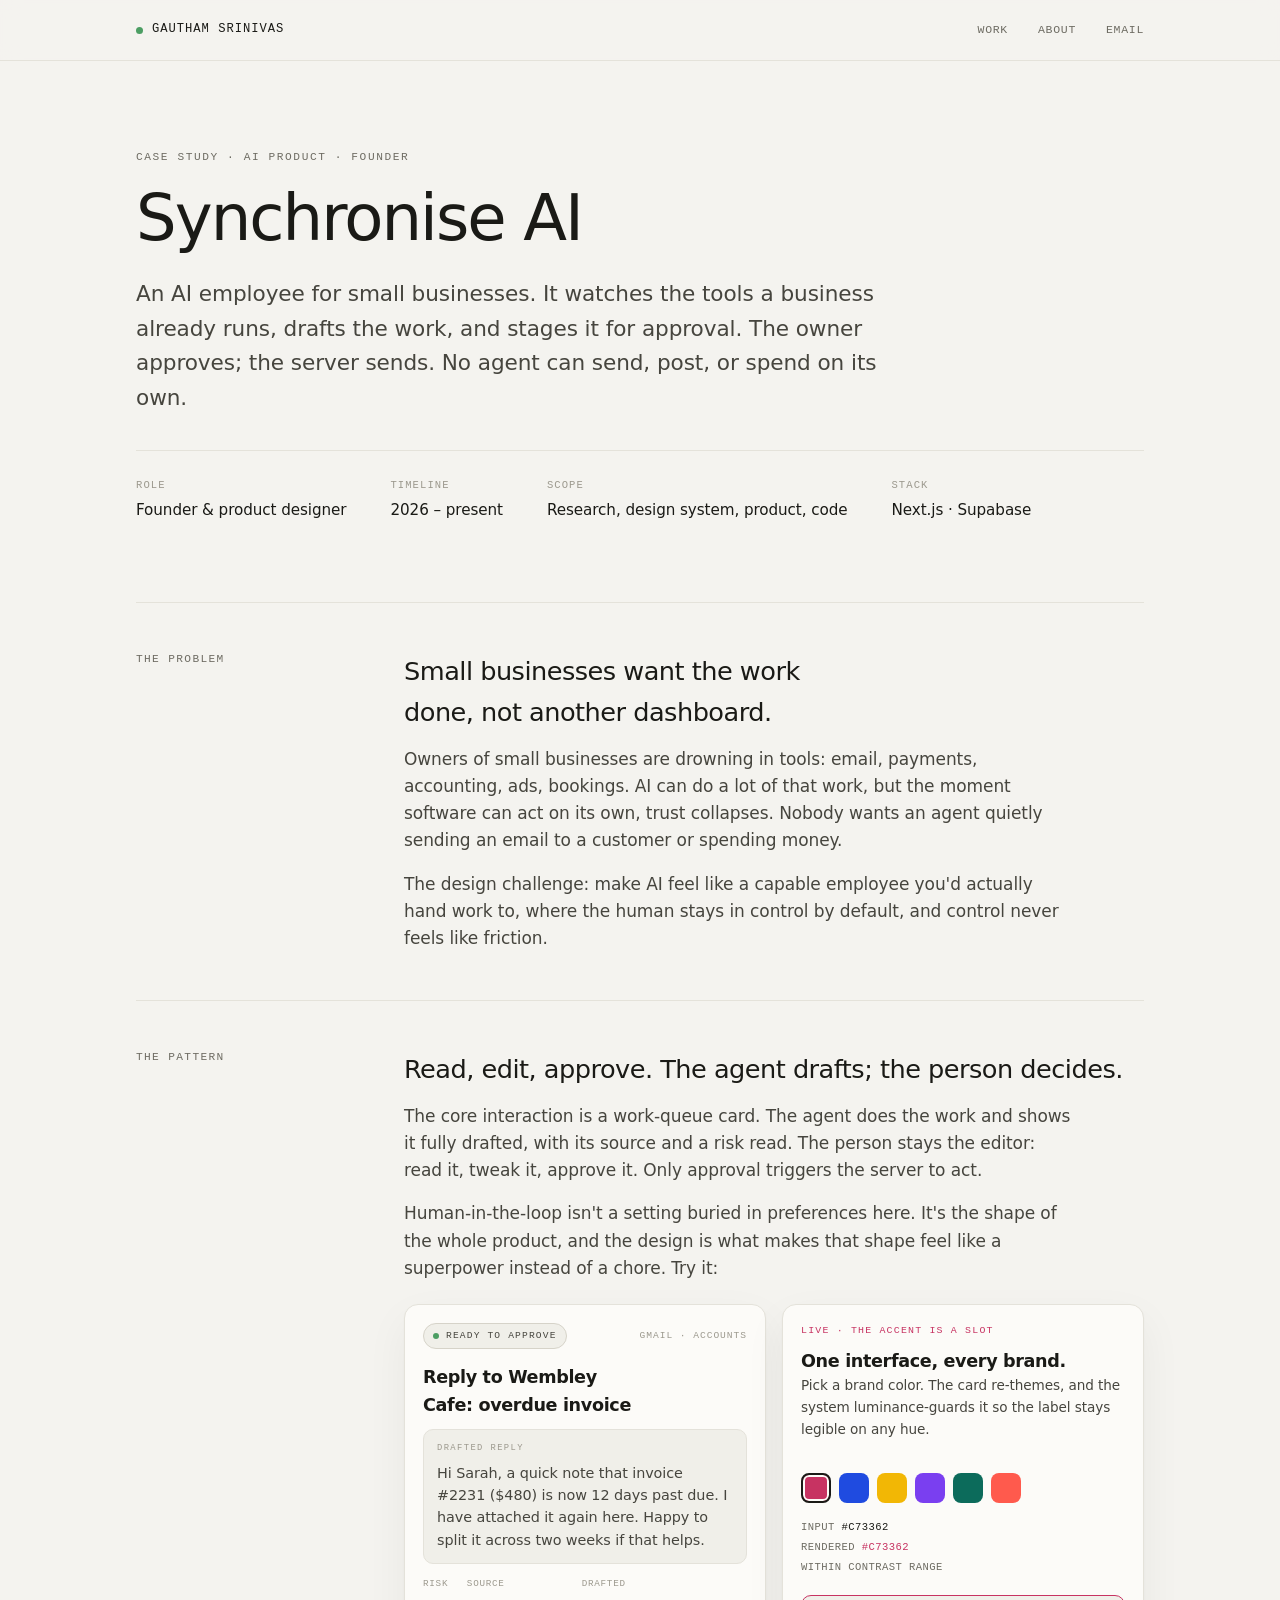
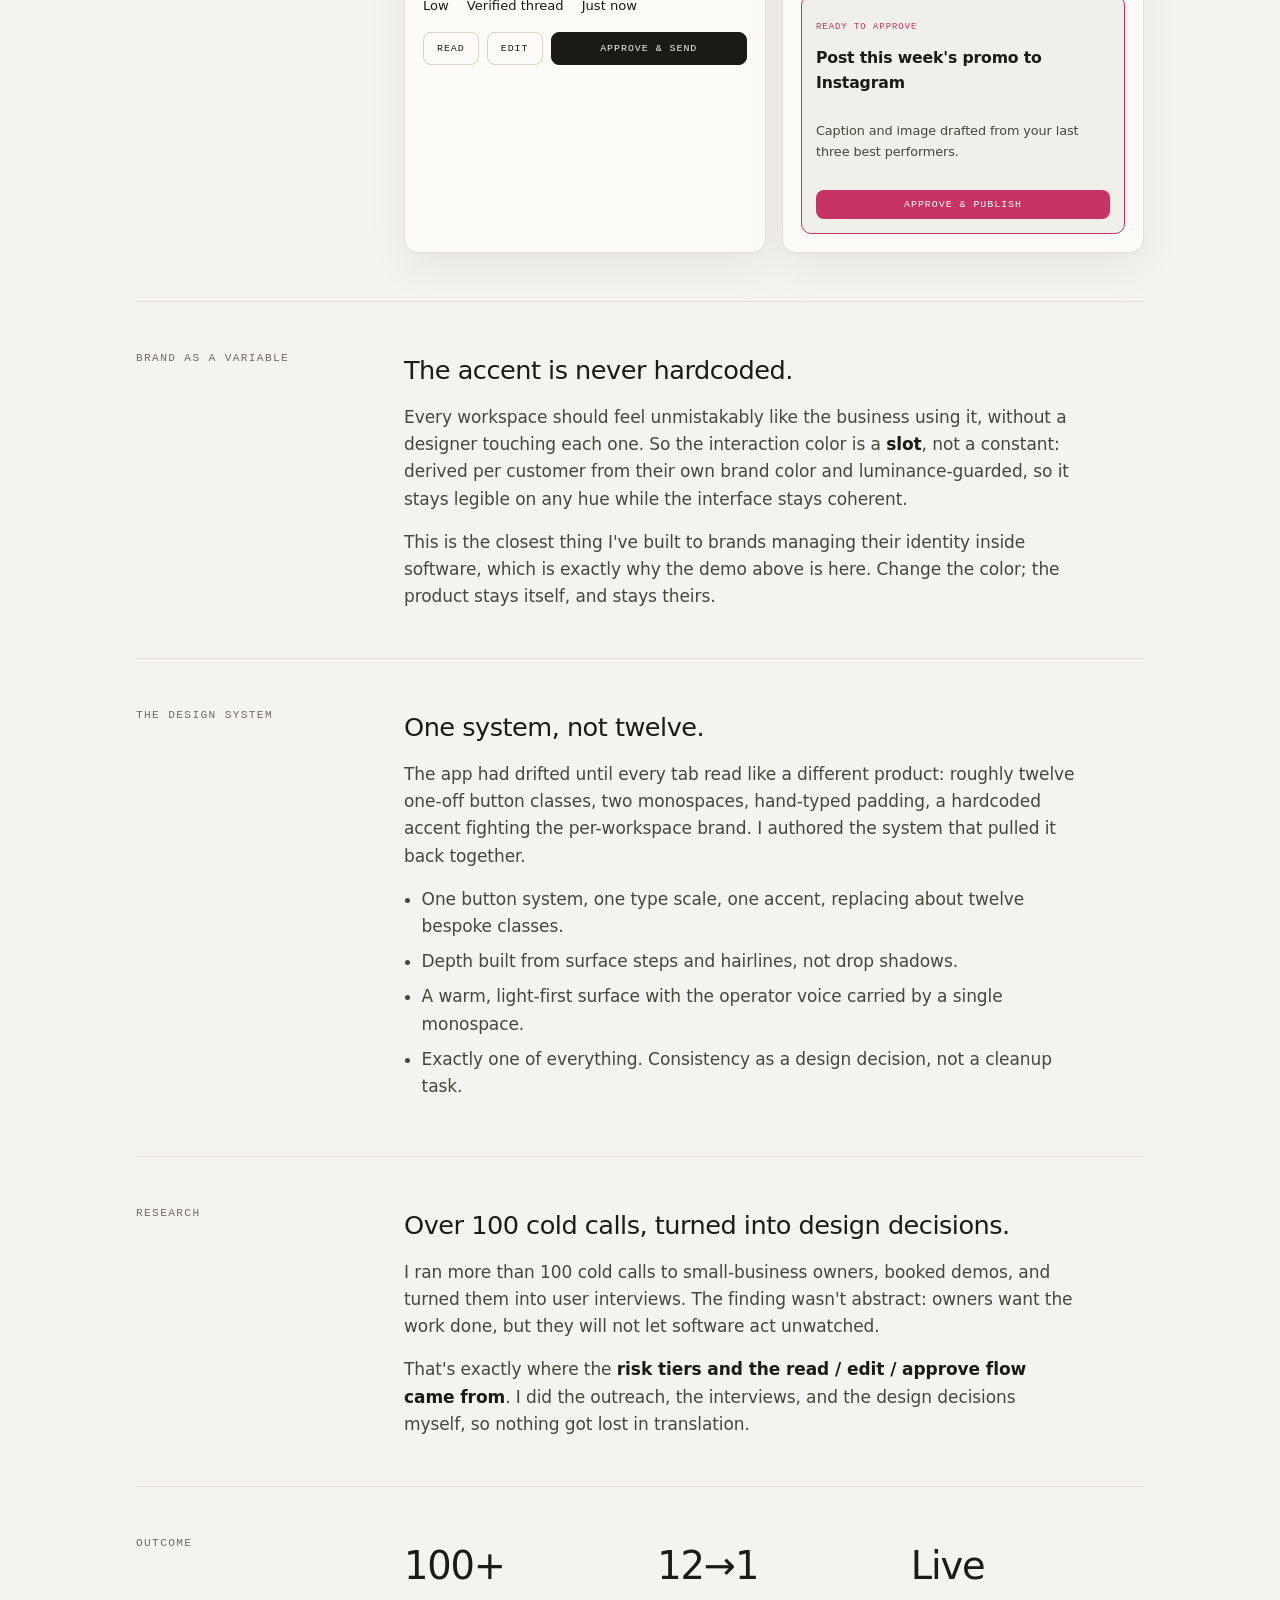
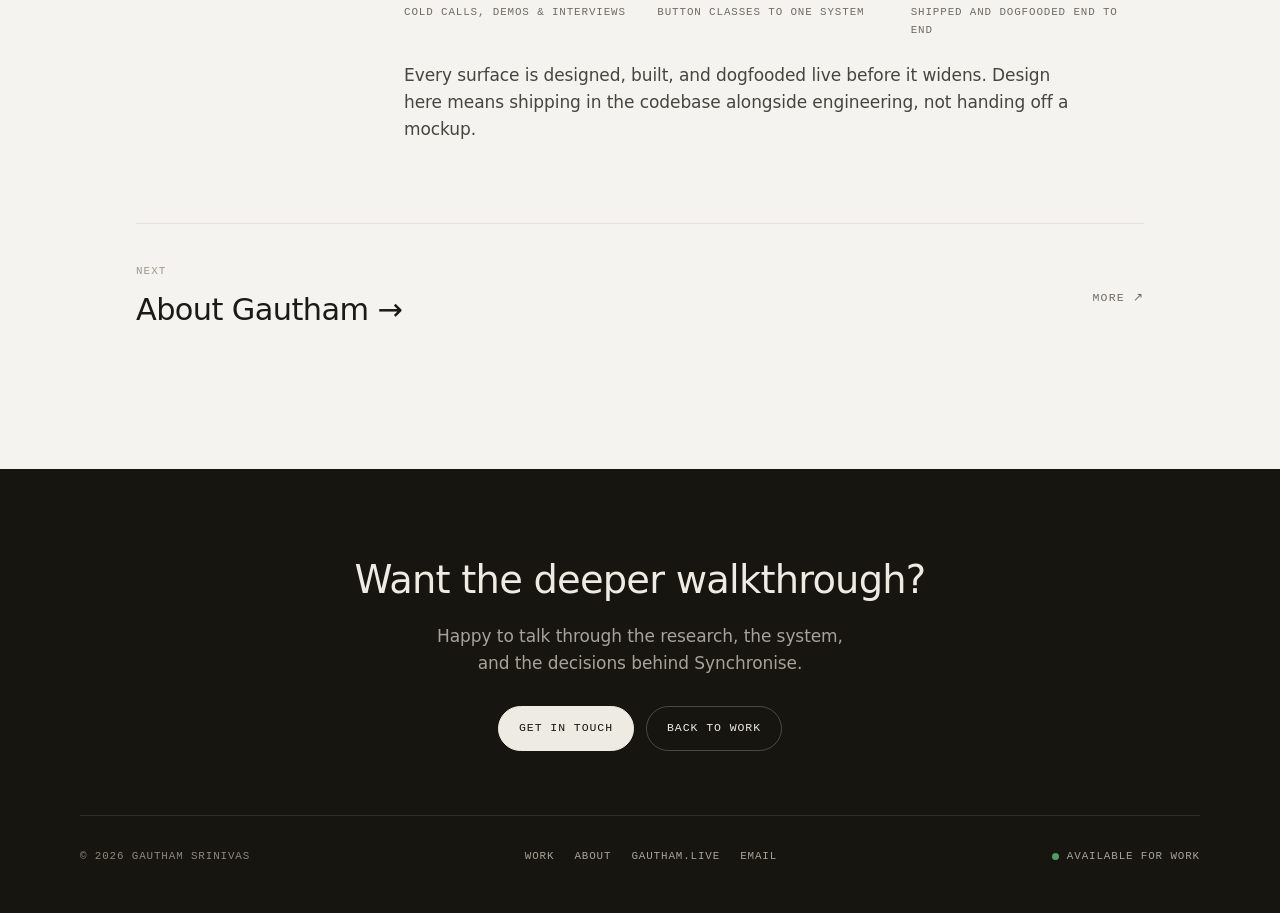
==== synchronise.html @ 982490e8 "Portfolio: brand.ai-styled, 3 pages" ====
<!doctype html>
<html lang="en">
<head>
<meta charset="utf-8" />
<meta name="viewport" content="width=device-width, initial-scale=1" />
<title>Synchronise AI — Gautham Srinivas</title>
<meta name="description" content="Case study: designing Synchronise AI, an approval-first AI employee for small businesses, end to end." />
<link rel="stylesheet" href="styles.css" />
</head>
<body>

  <nav class="nav">
    <div class="wrap nav-in">
      <a class="brand" href="index.html"><span class="dot"></span>Gautham Srinivas</a>
      <div class="links">
        <a href="index.html">Work</a>
        <a href="about.html">About</a>
        <a href="mailto:gautham@synchronise.ai">Email</a>
      </div>
    </div>
  </nav>

  <main class="wrap">

    <header class="cs-hero">
      <span class="eyebrow">Case study &middot; AI Product &middot; Founder</span>
      <h1>Synchronise AI</h1>
      <p class="lead">An AI employee for small businesses. It watches the tools a business already runs, drafts the work, and stages it for approval. The owner approves; the server sends. No agent can send, post, or spend on its own.</p>
      <div class="cs-facts">
        <div class="f"><div class="k">Role</div><div class="v">Founder &amp; product designer</div></div>
        <div class="f"><div class="k">Timeline</div><div class="v">2026 &ndash; present</div></div>
        <div class="f"><div class="k">Scope</div><div class="v">Research, design system, product, code</div></div>
        <div class="f"><div class="k">Stack</div><div class="v">Next.js &middot; Supabase</div></div>
      </div>
    </header>

    <section class="cs-body">

      <div class="cs-block">
        <div class="lbl">The problem</div>
        <div class="content">
          <h3>Small businesses want the work done, not another dashboard.</h3>
          <p>Owners of small businesses are drowning in tools: email, payments, accounting, ads, bookings. AI can do a lot of that work, but the moment software can act on its own, trust collapses. Nobody wants an agent quietly sending an email to a customer or spending money.</p>
          <p>The design challenge: make AI feel like a capable employee you'd actually hand work to, where the human stays in control by default, and control never feels like friction.</p>
        </div>
      </div>

      <div class="cs-block">
        <div class="lbl">The pattern</div>
        <div class="content">
          <h3>Read, edit, approve. The agent drafts; the person decides.</h3>
          <p>The core interaction is a work-queue card. The agent does the work and shows it fully drafted, with its source and a risk read. The person stays the editor: read it, tweak it, approve it. Only approval triggers the server to act.</p>
          <p>Human-in-the-loop isn't a setting buried in preferences here. It's the shape of the whole product, and the design is what makes that shape feel like a superpower instead of a chore. Try it:</p>
          <div class="duo" style="margin-top:1.4rem;">
            <div class="panel qcard" id="qcard">
              <div class="qhead">
                <span class="qchip"><span class="pulse"></span>Ready to approve</span>
                <span class="qsrc">Gmail &middot; Accounts</span>
              </div>
              <h4>Reply to Wembley Cafe: overdue invoice</h4>
              <div class="qbody">
                <span class="qlabel">Drafted reply</span>
                Hi Sarah, a quick note that invoice #2231 ($480) is now 12 days past due. I have attached it again here. Happy to split it across two weeks if that helps.
              </div>
              <div class="qmeta">
                <div>Risk<span>Low</span></div>
                <div>Source<span>Verified thread</span></div>
                <div>Drafted<span>Just now</span></div>
              </div>
              <div class="qactions">
                <button class="qbtn" type="button">Read</button>
                <button class="qbtn" type="button">Edit</button>
                <button class="qbtn primary" type="button" id="approveBtn">Approve &amp; send</button>
              </div>
              <div class="qexec"><span class="spin"></span>Approved &middot; server is sending</div>
            </div>

            <div class="panel demo" id="demo">
              <span class="dlabel">Live &middot; the accent is a slot</span>
              <h4>One interface, every brand.</h4>
              <p class="dp">Pick a brand color. The card re-themes, and the system luminance-guards it so the label stays legible on any hue.</p>
              <div class="swatches" id="swatches"></div>
              <div class="readout">
                <div>input <b id="ro-in">#C73362</b></div>
                <div>rendered <span class="g" id="ro-out">#C73362</span></div>
                <div id="ro-note">within contrast range</div>
              </div>
              <div class="mini">
                <div class="mini-card">
                  <span class="mchip">Ready to approve</span>
                  <h5>Post this week's promo to Instagram</h5>
                  <p>Caption and image drafted from your last three best performers.</p>
                  <button class="mbtn" type="button">Approve &amp; publish</button>
                </div>
              </div>
            </div>
          </div>
        </div>
      </div>

      <div class="cs-block">
        <div class="lbl">Brand as a variable</div>
        <div class="content">
          <h3>The accent is never hardcoded.</h3>
          <p>Every workspace should feel unmistakably like the business using it, without a designer touching each one. So the interaction color is a <strong>slot</strong>, not a constant: derived per customer from their own brand color and luminance-guarded, so it stays legible on any hue while the interface stays coherent.</p>
          <p>This is the closest thing I've built to brands managing their identity inside software, which is exactly why the demo above is here. Change the color; the product stays itself, and stays theirs.</p>
        </div>
      </div>

      <div class="cs-block">
        <div class="lbl">The design system</div>
        <div class="content">
          <h3>One system, not twelve.</h3>
          <p>The app had drifted until every tab read like a different product: roughly twelve one-off button classes, two monospaces, hand-typed padding, a hardcoded accent fighting the per-workspace brand. I authored the system that pulled it back together.</p>
          <ul>
            <li>One button system, one type scale, one accent, replacing about twelve bespoke classes.</li>
            <li>Depth built from surface steps and hairlines, not drop shadows.</li>
            <li>A warm, light-first surface with the operator voice carried by a single monospace.</li>
            <li>Exactly one of everything. Consistency as a design decision, not a cleanup task.</li>
          </ul>
        </div>
      </div>

      <div class="cs-block">
        <div class="lbl">Research</div>
        <div class="content">
          <h3>Over 100 cold calls, turned into design decisions.</h3>
          <p>I ran more than 100 cold calls to small-business owners, booked demos, and turned them into user interviews. The finding wasn't abstract: owners want the work done, but they will not let software act unwatched.</p>
          <p>That's exactly where the <strong>risk tiers and the read / edit / approve flow came from</strong>. I did the outreach, the interviews, and the design decisions myself, so nothing got lost in translation.</p>
        </div>
      </div>

      <div class="cs-block">
        <div class="lbl">Outcome</div>
        <div class="content">
          <div class="metricrow">
            <div class="metric"><div class="v">100+</div><div class="k">Cold calls, demos &amp; interviews</div></div>
            <div class="metric"><div class="v">12&rarr;1</div><div class="k">Button classes to one system</div></div>
            <div class="metric"><div class="v">Live</div><div class="k">Shipped and dogfooded end to end</div></div>
          </div>
          <p style="margin-top:1.4rem;">Every surface is designed, built, and dogfooded live before it widens. Design here means shipping in the codebase alongside engineering, not handing off a mockup.</p>
        </div>
      </div>

    </section>

    <a class="nextlink linkrow" href="about.html">
      <div>
        <div class="k">Next</div>
        <div class="t">About Gautham &rarr;</div>
      </div>
      <span class="mono">More &#8599;</span>
    </a>

  </main>

  <footer class="foot">
    <div class="wrap foot-in">
      <div class="cta-line">
        <h3>Want the deeper walkthrough?</h3>
        <p>Happy to talk through the research, the system, and the decisions behind Synchronise.</p>
        <div class="btnrow">
          <a class="btn btn-solid" href="mailto:gautham@synchronise.ai">Get in touch</a>
          <a class="btn" href="index.html">Back to work</a>
        </div>
      </div>
      <div class="cols">
        <span class="copy">&copy; 2026 Gautham Srinivas</span>
        <span class="links">
          <a href="index.html">Work</a>
          <a href="about.html">About</a>
          <a href="https://www.gautham.live" target="_blank" rel="noopener">gautham.live</a>
          <a href="mailto:gautham@synchronise.ai">Email</a>
        </span>
        <span class="status"><span class="dot"></span>Available for work</span>
      </div>
    </div>
  </footer>

<script>
  (function () {
    var card = document.getElementById('qcard'), btn = document.getElementById('approveBtn');
    if (btn && card) btn.addEventListener('click', function () { card.classList.add('done'); });
  })();
  (function () {
    var brands = [
      { n: 'Crimson', h: '#C73362' }, { n: 'Cobalt', h: '#1F4BE0' }, { n: 'Amber', h: '#F2B705' },
      { n: 'Violet', h: '#7A3FF0' }, { n: 'Pine', h: '#0C6B5B' }, { n: 'Coral', h: '#FF5A4D' }
    ];
    var demo = document.getElementById('demo'), host = document.getElementById('swatches');
    var roIn = document.getElementById('ro-in'), roOut = document.getElementById('ro-out'), roNote = document.getElementById('ro-note');
    if (!demo || !host) return;
    function toRgb(h){ h=h.replace('#',''); return {r:parseInt(h.slice(0,2),16),g:parseInt(h.slice(2,4),16),b:parseInt(h.slice(4,6),16)}; }
    function toHex(r,g,b){ function c(x){x=Math.round(Math.max(0,Math.min(255,x)));return('0'+x.toString(16)).slice(-2);} return '#'+c(r)+c(g)+c(b); }
    function lum(o){ function ch(v){v/=255;return v<=0.03928?v/12.92:Math.pow((v+0.055)/1.055,2.4);} return 0.2126*ch(o.r)+0.7152*ch(o.g)+0.0722*ch(o.b); }
    function guard(hex){ var o=toRgb(hex), a={r:o.r,g:o.g,b:o.b}, did=false, i=0; while(lum(a)>0.42&&i<24){a={r:a.r*0.86,g:a.g*0.86,b:a.b*0.86};did=true;i++;} return {hex:toHex(a.r,a.g,a.b),on:lum(a)>0.5?'#16150F':'#FFFFFF',guarded:did}; }
    function apply(b, el){
      var g=guard(b.h);
      demo.style.setProperty('--brand', g.hex); demo.style.setProperty('--brand-on', g.on);
      roIn.textContent=b.h.toUpperCase(); roOut.textContent=g.hex.toUpperCase();
      roNote.textContent=g.guarded?'darkened for legibility (guarded)':'within contrast range';
      Array.prototype.forEach.call(host.children,function(c){ c.setAttribute('aria-pressed', c===el?'true':'false'); });
    }
    brands.forEach(function(b,i){
      var s=document.createElement('button'); s.className='swatch'; s.type='button'; s.style.background=b.h;
      s.setAttribute('aria-label', b.n+' '+b.h); s.setAttribute('aria-pressed', i===0?'true':'false');
      s.addEventListener('click', function(){ apply(b, s); }); host.appendChild(s);
    });
    apply(brands[0], host.children[0]);
  })();
</script>
</body>
</html>
---- styles.css ----
/* Gautham Srinivas — portfolio. Brand.ai-adjacent: warm off-white, calm medium-weight
   sans, mono metadata, generous whitespace, hairline rules, black footer. Light-committed. */

:root {
  --bg: #F4F3EF;
  --surface: #FCFBF8;
  --surface-2: #F0EFE9;
  --ink: #1A1A16;
  --ink-2: #46453E;
  --ink-muted: #6E6C63;
  --ink-faint: #9C998E;
  --line: #E4E2DA;
  --line-2: #D6D3C9;
  --black: #16150F;
  --on-black: #EDEBE2;
  --live: #4C9E63;

  --font-sans: system-ui, -apple-system, "Segoe UI", Roboto, Helvetica, Arial, sans-serif;
  --font-mono: ui-monospace, "SF Mono", "Menlo", "Roboto Mono", "Cascadia Code", monospace;

  --max: 1120px;
  --pad: clamp(1.25rem, 5vw, 3.5rem);
}

* { box-sizing: border-box; }
@media (prefers-reduced-motion: no-preference) { html { scroll-behavior: smooth; } }

body {
  margin: 0;
  background: var(--bg);
  color: var(--ink);
  font-family: var(--font-sans);
  font-size: 17px;
  line-height: 1.6;
  -webkit-font-smoothing: antialiased;
  text-rendering: optimizeLegibility;
  letter-spacing: -0.005em;
}

.wrap { max-width: var(--max); margin: 0 auto; padding-left: var(--pad); padding-right: var(--pad); }

a { color: inherit; text-decoration: none; }
h1, h2, h3, h4 { font-weight: 550; letter-spacing: -0.02em; margin: 0; text-wrap: balance; }
img { max-width: 100%; display: block; }

.mono {
  font-family: var(--font-mono); font-size: 0.72rem; letter-spacing: 0.1em;
  text-transform: uppercase; color: var(--ink-muted);
}
::selection { background: var(--ink); color: var(--bg); }

/* ---------- nav ---------- */
.nav {
  position: sticky; top: 0; z-index: 50;
  background: color-mix(in srgb, var(--bg) 86%, transparent);
  backdrop-filter: blur(10px);
  border-bottom: 1px solid var(--line);
}
.nav-in { display: flex; align-items: center; justify-content: space-between; height: 60px; }
.nav .brand { font-family: var(--font-mono); font-size: 0.76rem; letter-spacing: 0.08em; text-transform: uppercase; display: inline-flex; align-items: center; gap: 9px; }
.nav .brand .dot { width: 7px; height: 7px; border-radius: 999px; background: var(--live); display: inline-block; }
.nav .links { display: flex; align-items: center; gap: clamp(14px, 3vw, 30px); }
.nav .links a { font-family: var(--font-mono); font-size: 0.72rem; letter-spacing: 0.06em; text-transform: uppercase; color: var(--ink-muted); }
.nav .links a:hover, .nav .links a.here { color: var(--ink); }

/* ---------- shared bits ---------- */
.eyebrow { font-family: var(--font-mono); font-size: 0.7rem; letter-spacing: 0.14em; text-transform: uppercase; color: var(--ink-muted); }
.rule { border: none; border-top: 1px solid var(--line); margin: 0; }

.btn {
  display: inline-flex; align-items: center; gap: 9px;
  font-family: var(--font-mono); font-size: 0.72rem; letter-spacing: 0.08em; text-transform: uppercase;
  padding: 12px 20px; border-radius: 999px; border: 1px solid var(--line-2); background: var(--surface); color: var(--ink);
  transition: border-color 0.16s, transform 0.16s;
}
.btn:hover { border-color: var(--ink); }
.btn-solid { background: var(--ink); color: var(--bg); border-color: var(--ink); }
.btn-solid:hover { background: #2c2b23; }
.btn .arr { transition: transform 0.16s; }
.btn:hover .arr { transform: translateX(3px); }

/* ---------- hero (landing) ---------- */
.hero { padding: clamp(3.5rem, 10vw, 8rem) 0 clamp(2.5rem, 6vw, 4.5rem); }
.hero .eyebrow { display: inline-block; margin-bottom: 1.6rem; }
.hero h1 {
  font-size: clamp(2.4rem, 6vw, 4.4rem); line-height: 1.04; letter-spacing: -0.03em; font-weight: 500;
  max-width: 20ch;
}
.hero h1 em { font-style: normal; color: var(--ink-muted); }
.hero .sub { margin-top: 1.8rem; font-size: clamp(1.05rem, 2.2vw, 1.3rem); color: var(--ink-2); max-width: 48ch; font-weight: 450; }
.hero .actions { margin-top: 2.2rem; display: flex; gap: 12px; flex-wrap: wrap; }

/* ---------- work list ---------- */
.section { padding: clamp(2.8rem, 6vw, 4.5rem) 0; }
.section-head { display: flex; align-items: baseline; justify-content: space-between; gap: 1rem; margin-bottom: 0.5rem; }
.section-head .eyebrow { color: var(--ink-muted); }
.section-head .count { font-family: var(--font-mono); font-size: 0.7rem; letter-spacing: 0.1em; color: var(--ink-faint); }

.worklist { display: flex; flex-direction: column; }
.work {
  display: grid; grid-template-columns: 1fr auto; gap: 0.4rem 2rem; align-items: baseline;
  padding: 26px 0; border-top: 1px solid var(--line); transition: padding-left 0.2s ease;
}
.work:hover { padding-left: 12px; }
.work .wmain { grid-column: 1; }
.work .wtitle { font-size: clamp(1.4rem, 3vw, 2rem); font-weight: 500; letter-spacing: -0.02em; display: inline-flex; align-items: center; gap: 12px; }
.work .wtitle .arr { font-size: 0.8em; color: var(--ink-faint); transition: transform 0.18s, color 0.18s; }
.work:hover .wtitle .arr { transform: translate(3px, -3px); color: var(--ink); }
.work .wdesc { margin-top: 6px; color: var(--ink-muted); max-width: 52ch; font-size: 0.98rem; }
.work .wmeta { grid-column: 2; grid-row: 1 / span 2; text-align: right; font-family: var(--font-mono); font-size: 0.68rem; letter-spacing: 0.08em; text-transform: uppercase; color: var(--ink-faint); line-height: 1.9; white-space: nowrap; }
.work .wmeta .tag { color: var(--ink-2); }
@media (max-width: 640px) {
  .work { grid-template-columns: 1fr; }
  .work .wmeta { grid-column: 1; grid-row: auto; text-align: left; margin-top: 8px; }
}

/* ---------- footer (brand.ai style: black) ---------- */
.foot { background: var(--black); color: var(--on-black); margin-top: clamp(3rem, 8vw, 6rem); }
.foot-in { padding: clamp(3rem, 7vw, 5rem) 0 3rem; }
.foot .mark { display: flex; justify-content: center; margin-bottom: 1.6rem; }
.foot .mark svg { width: 40px; height: 40px; }
.foot .cta-line { text-align: center; }
.foot .cta-line h3 { font-size: clamp(1.5rem, 4vw, 2.4rem); font-weight: 500; letter-spacing: -0.02em; color: var(--on-black); }
.foot .cta-line p { color: #A6A399; margin: 0.8rem auto 0; max-width: 40ch; }
.foot .cta-line .btnrow { margin-top: 1.8rem; display: flex; gap: 12px; justify-content: center; flex-wrap: wrap; }
.foot .btn { background: transparent; color: var(--on-black); border-color: rgba(255,255,255,0.22); }
.foot .btn:hover { border-color: var(--on-black); }
.foot .btn-solid { background: var(--on-black); color: var(--black); border-color: var(--on-black); }
.foot .btn-solid:hover { background: #fff; }
.foot .cols { display: flex; flex-wrap: wrap; gap: 12px 40px; justify-content: space-between; align-items: center; margin-top: clamp(2.5rem, 6vw, 4rem); padding-top: 2rem; border-top: 1px solid rgba(255,255,255,0.1); }
.foot .cols .copy { font-family: var(--font-mono); font-size: 0.68rem; letter-spacing: 0.08em; text-transform: uppercase; color: #8B887E; }
.foot .cols .links { display: flex; gap: 20px; flex-wrap: wrap; }
.foot .cols .links a { font-family: var(--font-mono); font-size: 0.68rem; letter-spacing: 0.08em; text-transform: uppercase; color: #A6A399; }
.foot .cols .links a:hover { color: var(--on-black); }
.foot .status { font-family: var(--font-mono); font-size: 0.68rem; letter-spacing: 0.08em; text-transform: uppercase; color: #A6A399; display: inline-flex; align-items: center; gap: 8px; }
.foot .status .dot { width: 7px; height: 7px; border-radius: 999px; background: var(--live); }

/* =====================================================================
   CASE STUDY PAGE
   ===================================================================== */
.cs-hero { padding: clamp(3rem, 7vw, 5.5rem) 0 clamp(2rem, 4vw, 3rem); }
.cs-hero .eyebrow { display: block; margin-bottom: 1.2rem; }
.cs-hero h1 { font-size: clamp(2.4rem, 6vw, 4rem); line-height: 1.02; letter-spacing: -0.03em; font-weight: 500; max-width: 18ch; }
.cs-hero .lead { margin-top: 1.6rem; font-size: clamp(1.1rem, 2.2vw, 1.35rem); color: var(--ink-2); max-width: 54ch; font-weight: 450; }
.cs-facts { display: flex; flex-wrap: wrap; gap: 10px 44px; margin-top: 2.2rem; padding-top: 1.6rem; border-top: 1px solid var(--line); }
.cs-facts .f .k { font-family: var(--font-mono); font-size: 0.66rem; letter-spacing: 0.1em; text-transform: uppercase; color: var(--ink-faint); }
.cs-facts .f .v { margin-top: 4px; font-size: 0.95rem; color: var(--ink); }

.cs-body { padding: clamp(1rem, 3vw, 2rem) 0; }
.cs-block { display: grid; grid-template-columns: 220px 1fr; gap: clamp(1.2rem, 4vw, 3rem); padding: clamp(2rem, 4vw, 3rem) 0; border-top: 1px solid var(--line); }
@media (max-width: 720px) { .cs-block { grid-template-columns: 1fr; gap: 0.8rem; } }
.cs-block .lbl { font-family: var(--font-mono); font-size: 0.7rem; letter-spacing: 0.12em; text-transform: uppercase; color: var(--ink-muted); }
.cs-block .content h3 { font-size: clamp(1.25rem, 2.6vw, 1.6rem); font-weight: 500; letter-spacing: -0.02em; margin-bottom: 0.8rem; }
.cs-block .content p { color: var(--ink-2); margin: 0 0 1rem; max-width: 62ch; }
.cs-block .content p:last-child { margin-bottom: 0; }
.cs-block .content strong { font-weight: 600; color: var(--ink); }
.cs-block .content ul { margin: 0; padding-left: 1.1rem; color: var(--ink-2); }
.cs-block .content li { margin-bottom: 0.5rem; max-width: 60ch; }

/* stat row */
.metricrow { display: grid; grid-template-columns: repeat(3, 1fr); gap: 20px; }
@media (max-width: 640px) { .metricrow { grid-template-columns: 1fr; } }
.metric .v { font-size: clamp(1.8rem, 4vw, 2.4rem); font-weight: 500; letter-spacing: -0.03em; }
.metric .k { font-family: var(--font-mono); font-size: 0.68rem; letter-spacing: 0.08em; text-transform: uppercase; color: var(--ink-muted); margin-top: 8px; }

/* two-up demo */
.duo { display: grid; grid-template-columns: 1fr 1fr; gap: 16px; }
@media (max-width: 820px) { .duo { grid-template-columns: 1fr; } }
.panel { background: var(--surface); border: 1px solid var(--line); border-radius: 14px; box-shadow: 0 1px 2px rgba(20,19,10,0.03), 0 16px 44px rgba(20,19,10,0.05); }

/* queue card */
.qcard { padding: 18px; }
.qcard .qhead { display: flex; align-items: center; justify-content: space-between; gap: 10px; }
.qchip { font-family: var(--font-mono); font-size: 0.6rem; letter-spacing: 0.12em; text-transform: uppercase; display: inline-flex; align-items: center; gap: 7px; padding: 4px 9px; border-radius: 999px; background: var(--surface-2); color: var(--ink-2); border: 1px solid var(--line-2); }
.qchip .pulse { width: 6px; height: 6px; border-radius: 999px; background: var(--live); }
.qsrc { font-family: var(--font-mono); font-size: 0.6rem; letter-spacing: 0.1em; text-transform: uppercase; color: var(--ink-faint); }
.qcard h4 { font-size: 1.1rem; font-weight: 550; letter-spacing: -0.02em; margin-top: 14px; }
.qbody { margin-top: 10px; padding: 12px 13px; background: var(--surface-2); border: 1px solid var(--line); border-radius: 10px; font-size: 0.9rem; color: var(--ink-2); line-height: 1.55; }
.qbody .qlabel { display: block; font-family: var(--font-mono); font-size: 0.55rem; letter-spacing: 0.16em; text-transform: uppercase; color: var(--ink-faint); margin-bottom: 6px; }
.qmeta { display: flex; gap: 18px; margin-top: 13px; }
.qmeta div { font-family: var(--font-mono); font-size: 0.58rem; letter-spacing: 0.08em; text-transform: uppercase; color: var(--ink-faint); }
.qmeta div span { display: block; font-family: var(--font-sans); text-transform: none; letter-spacing: 0; font-size: 0.82rem; color: var(--ink); margin-top: 3px; }
.qactions { display: flex; gap: 8px; margin-top: 16px; }
.qbtn { font-family: var(--font-mono); font-size: 0.62rem; letter-spacing: 0.1em; text-transform: uppercase; padding: 10px 13px; border-radius: 8px; border: 1px solid var(--line-2); background: var(--surface); color: var(--ink); cursor: pointer; transition: border-color 0.15s; }
.qbtn:hover { border-color: var(--ink); }
.qbtn.primary { flex: 1; background: var(--ink); color: var(--bg); border-color: var(--ink); }
.qbtn.primary:hover { background: #2c2b23; }
.qexec { display: none; margin-top: 14px; align-items: center; gap: 9px; font-family: var(--font-mono); font-size: 0.62rem; letter-spacing: 0.1em; text-transform: uppercase; color: var(--ink-2); }
.qcard.done .qactions { display: none; }
.qcard.done .qexec { display: flex; }
.spin { width: 12px; height: 12px; border-radius: 999px; border: 2px solid var(--line-2); border-top-color: var(--ink); animation: spin 0.7s linear infinite; }
@keyframes spin { to { transform: rotate(360deg); } }
@media (prefers-reduced-motion: reduce) { .spin { animation: none; } }

/* brand accent demo */
.demo { padding: 18px; display: flex; flex-direction: column; }
.demo .dlabel { font-family: var(--font-mono); font-size: 0.62rem; letter-spacing: 0.12em; text-transform: uppercase; color: var(--brand, var(--ink)); }
.demo h4 { font-size: 1.1rem; font-weight: 550; letter-spacing: -0.02em; margin-top: 8px; }
.demo .dp { margin-top: 8px; font-size: 0.85rem; color: var(--ink-muted); max-width: 44ch; }
.swatches { display: flex; flex-wrap: wrap; gap: 8px; margin-top: 16px; }
.swatch { width: 30px; height: 30px; border-radius: 8px; border: 2px solid transparent; cursor: pointer; transition: transform 0.14s; }
.swatch:hover { transform: translateY(-2px); }
.swatch[aria-pressed="true"] { border-color: var(--ink); box-shadow: 0 0 0 2px var(--surface) inset; }
.readout { margin-top: 14px; font-family: var(--font-mono); font-size: 0.66rem; letter-spacing: 0.04em; line-height: 1.9; text-transform: uppercase; color: var(--ink-muted); }
.readout b { color: var(--ink); font-weight: 500; }
.readout .g { color: var(--brand, var(--ink)); }
.mini { margin-top: auto; padding-top: 18px; }
.mini-card { border: 1px solid var(--brand, var(--line-2)); border-radius: 10px; padding: 14px; background: var(--surface-2); }
.mini-card .mchip { font-family: var(--font-mono); font-size: 0.55rem; letter-spacing: 0.12em; text-transform: uppercase; color: var(--brand, var(--ink)); }
.mini-card h5 { font-size: 0.98rem; font-weight: 550; letter-spacing: -0.01em; margin-top: 8px; }
.mini-card p { font-size: 0.8rem; color: var(--ink-muted); margin-top: 6px; }
.mini-card .mbtn { margin-top: 12px; width: 100%; font-family: var(--font-mono); font-size: 0.62rem; letter-spacing: 0.1em; text-transform: uppercase; padding: 9px; border: none; border-radius: 8px; background: var(--brand, var(--ink)); color: var(--brand-on, #fff); cursor: pointer; }

/* next link */
.nextlink { display: flex; align-items: center; justify-content: space-between; gap: 1rem; padding: clamp(1.6rem, 4vw, 2.4rem) 0; border-top: 1px solid var(--line); }
.nextlink .k { font-family: var(--font-mono); font-size: 0.68rem; letter-spacing: 0.1em; text-transform: uppercase; color: var(--ink-faint); }
.nextlink .t { font-size: clamp(1.3rem, 3vw, 1.9rem); font-weight: 500; letter-spacing: -0.02em; margin-top: 6px; }
.nextlink:hover .t { color: var(--ink-muted); }

/* =====================================================================
   ABOUT PAGE
   ===================================================================== */
.about-hero { padding: clamp(3rem, 7vw, 5rem) 0 clamp(1.5rem, 3vw, 2.5rem); }
.about-hero h1 { font-size: clamp(1.9rem, 4.5vw, 3rem); line-height: 1.12; letter-spacing: -0.025em; font-weight: 500; max-width: 24ch; }
.about-hero h1 .muted { color: var(--ink-faint); }

.xp-row { display: grid; grid-template-columns: 220px 1fr auto; gap: 1.4rem; padding: 22px 0; border-top: 1px solid var(--line); align-items: baseline; }
.xp-row:first-of-type { border-top: none; }
@media (max-width: 720px) { .xp-row { grid-template-columns: 1fr; gap: 0.4rem; } .xp-row .yr { order: 3; } }
.xp-row .org { font-weight: 550; letter-spacing: -0.01em; }
.xp-row .org small { display: block; font-weight: 400; color: var(--ink-muted); font-size: 0.85rem; margin-top: 3px; }
.xp-row .desc { color: var(--ink-2); font-size: 0.95rem; max-width: 58ch; }
.xp-row .yr { font-family: var(--font-mono); font-size: 0.66rem; letter-spacing: 0.08em; text-transform: uppercase; color: var(--ink-faint); white-space: nowrap; }

.cred-grid { display: flex; flex-wrap: wrap; gap: 10px 30px; }
.cred-grid .c { font-family: var(--font-mono); font-size: 0.72rem; letter-spacing: 0.04em; text-transform: uppercase; color: var(--ink-2); }
.cred-grid .c b { color: var(--ink); font-weight: 600; }

.edu-grid { display: grid; grid-template-columns: 1fr 1fr; gap: 18px; }
@media (max-width: 600px) { .edu-grid { grid-template-columns: 1fr; } }
.edu-grid .e { border-left: 2px solid var(--ink); padding-left: 14px; }
.edu-grid .e .d { font-weight: 550; letter-spacing: -0.01em; }
.edu-grid .e .s { color: var(--ink-muted); font-size: 0.9rem; margin-top: 3px; }
.edu-grid .e .y { font-family: var(--font-mono); font-size: 0.66rem; letter-spacing: 0.1em; text-transform: uppercase; color: var(--ink-faint); margin-top: 6px; }

a.linkrow:focus-visible, .qbtn:focus-visible, .swatch:focus-visible, .btn:focus-visible { outline: 3px solid var(--live); outline-offset: 3px; }
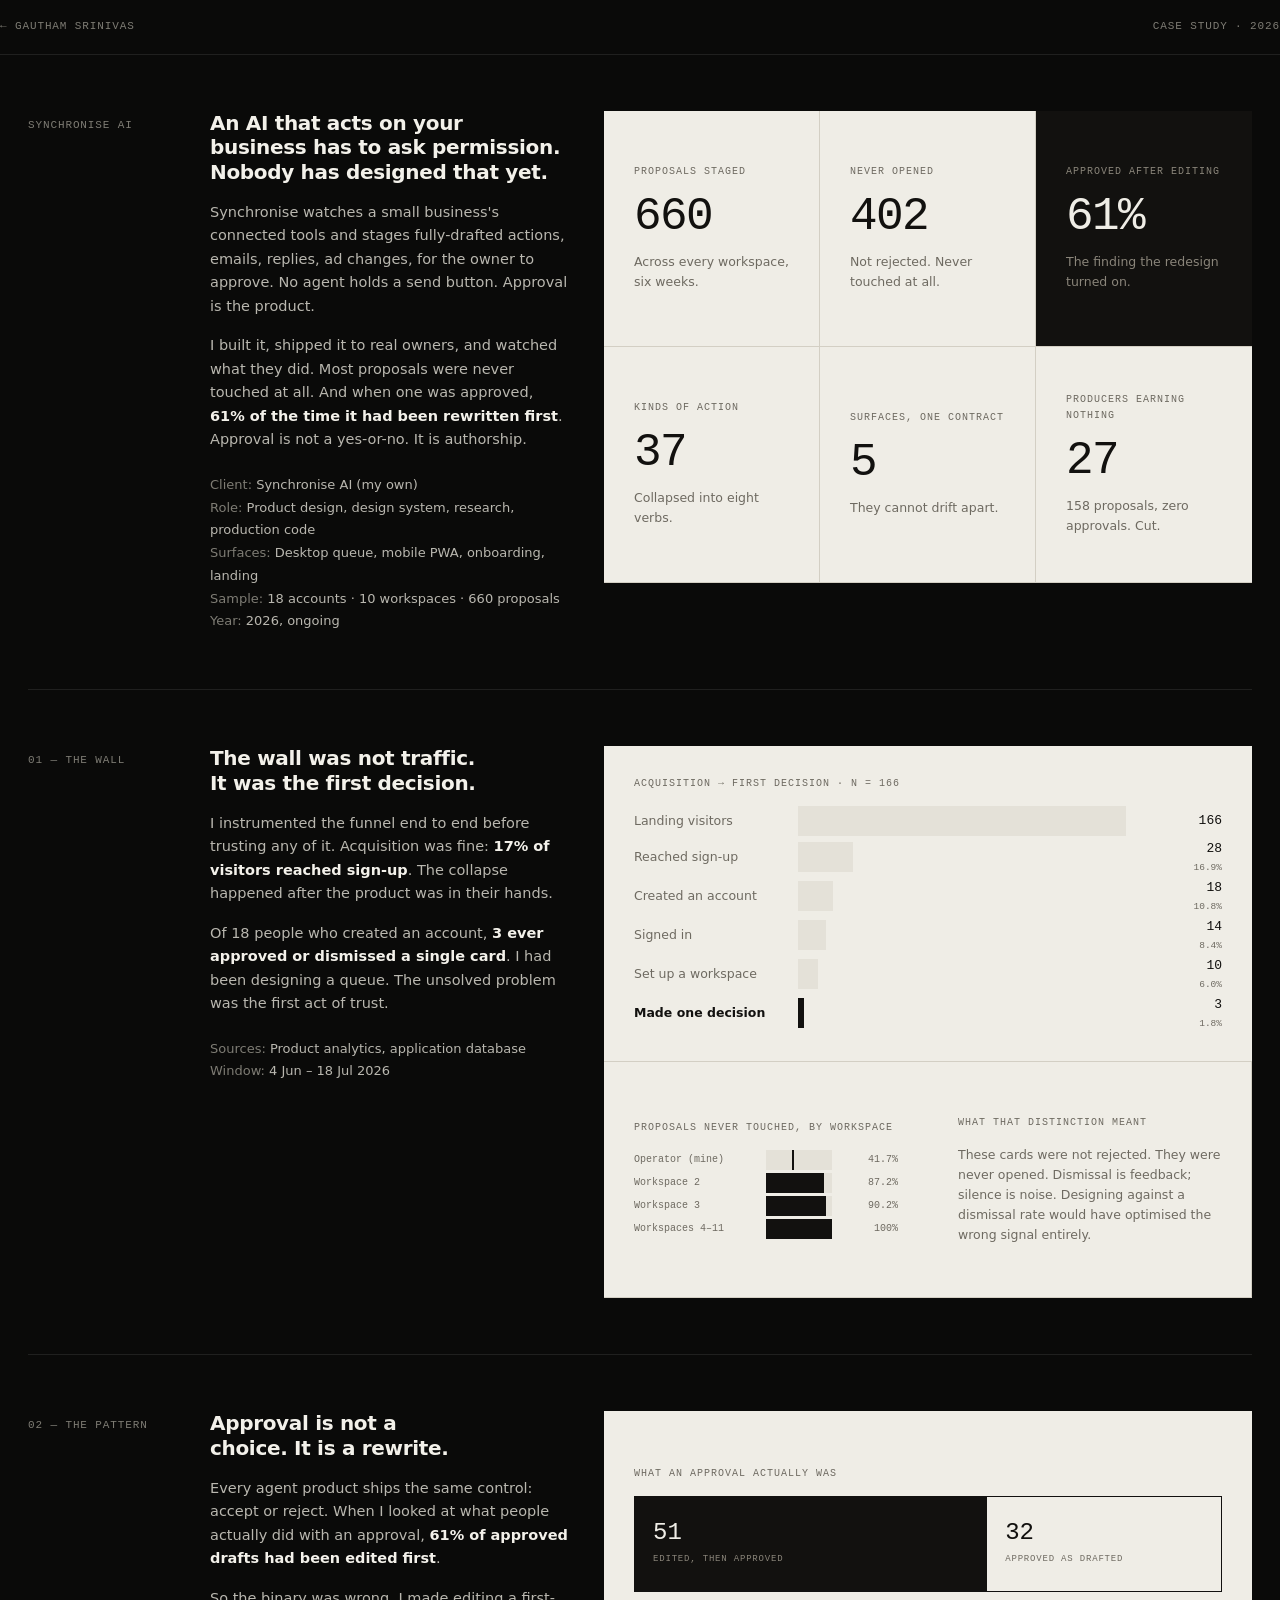
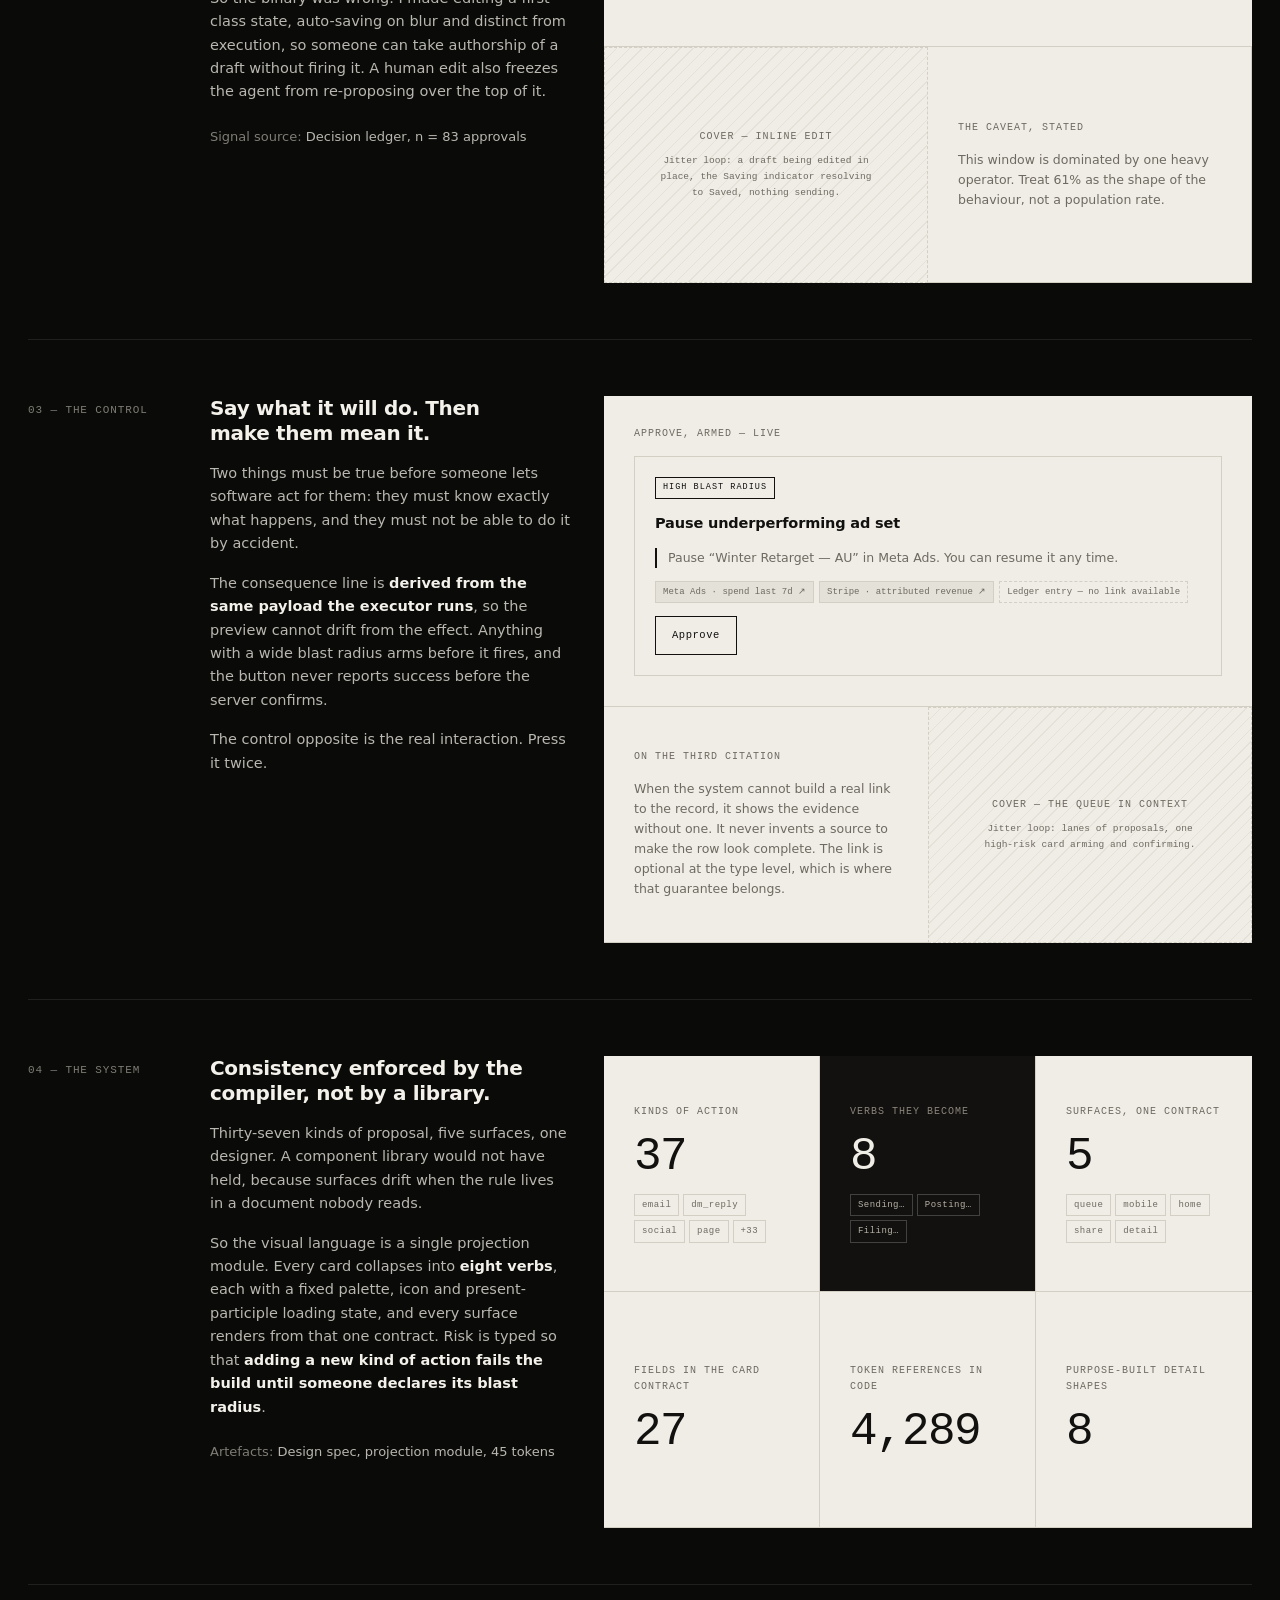
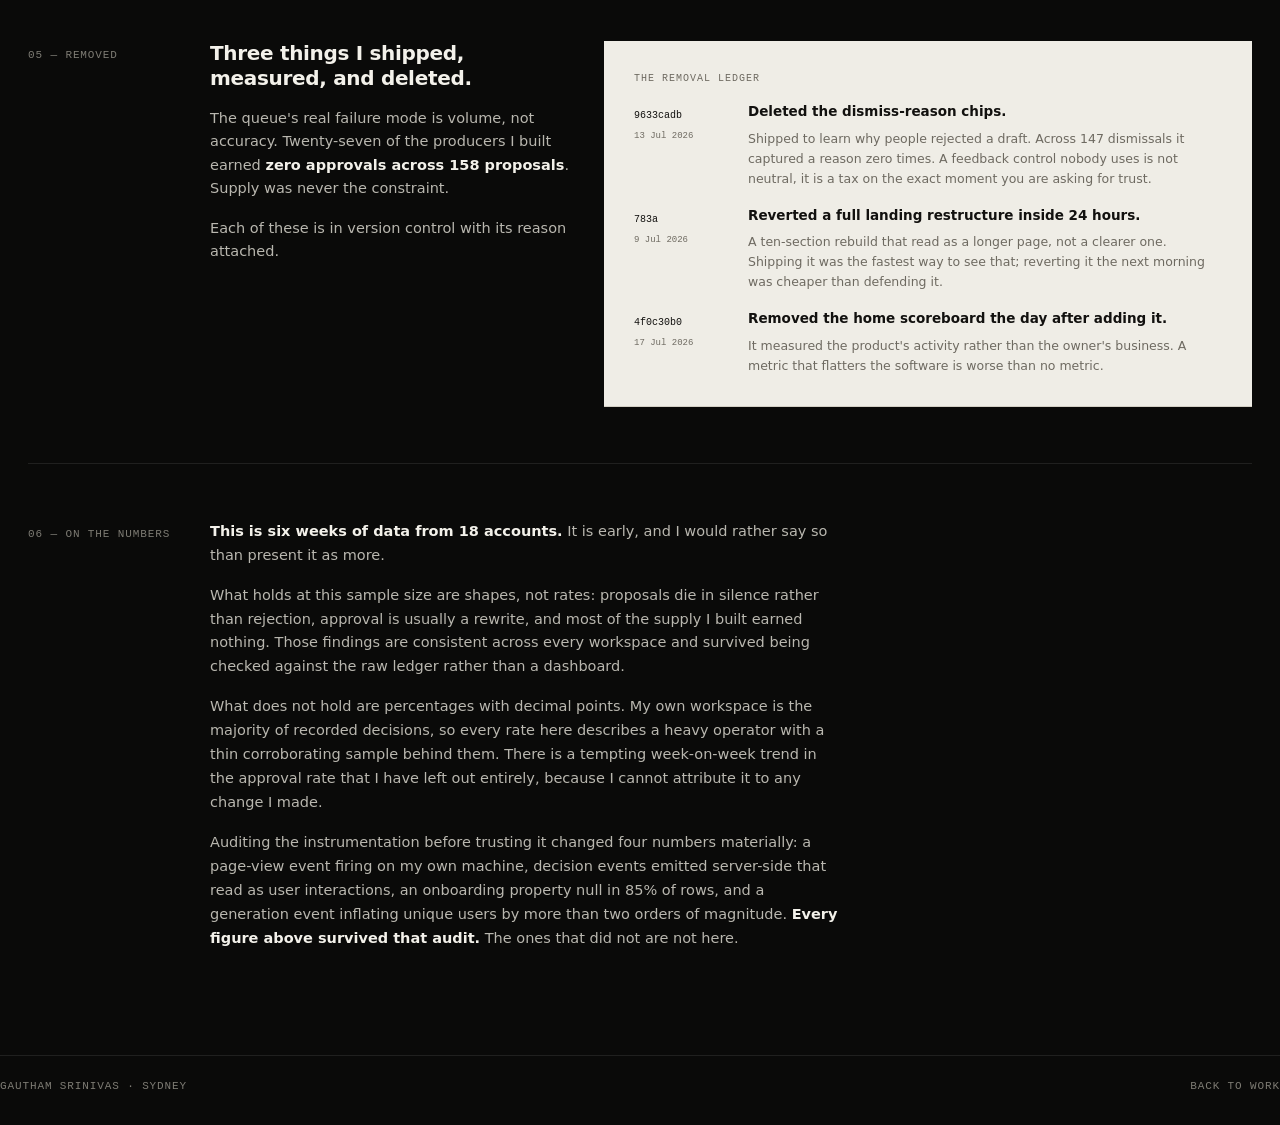
==== commit fb3c731a: "The Synchronise case study gets the reference's shape Sticky label column, a narrow text column carr" ====
--- a/synchronise.html
+++ b/synchronise.html
@@ -3,210 +3,361 @@
 <head>
 <meta charset="utf-8" />
 <meta name="viewport" content="width=device-width, initial-scale=1" />
-<title>Synchronise AI — Gautham Srinivas</title>
-<meta name="description" content="Case study: designing Synchronise AI, an approval-first AI employee for small businesses, end to end." />
-<link rel="stylesheet" href="styles.css" />
+<title>Synchronise AI — Designing the approval moment</title>
+<meta name="description" content="A product design case study: designing how a person approves what an AI wants to do on their behalf. Six weeks of measured usage, and what it changed." />
+<style>
+  :root {
+    --bg:#0A0A09; --panel:#101010; --ink:#F3F1EA; --ink-2:#B9B7AF; --muted:#7E7C74;
+    --line:rgba(255,255,255,0.09); --line-2:rgba(255,255,255,0.16);
+    /* The media panels are a pale field, as in the reference. Ink on that field
+       is the page's dark ground, so the two halves stay one system. */
+    --field:#EFEDE6; --field-2:#E4E1D8; --field-line:#D3CFC4; --field-ink:#12110F; --field-muted:#6E6A61;
+    --sans:"Inter",system-ui,-apple-system,sans-serif; --mono:"DM Mono",ui-monospace,monospace;
+  }
+  *,*::before,*::after { box-sizing:border-box; }
+  html,body { margin:0; padding:0; }
+  img,svg { display:block; max-width:100%; }
+  a { color:inherit; text-decoration:none; }
+  button { font:inherit; }
+  body { background:var(--bg); color:var(--ink); font-family:var(--sans); font-size:15px; line-height:1.6; -webkit-font-smoothing:antialiased; }
+
+  .wrap { max-width:1560px; margin:0 auto; padding:0 28px; }
+  .mono { font-family:var(--mono); font-size:11px; text-transform:uppercase; letter-spacing:0.08em; color:var(--muted); }
+
+  /* ---------- nav ---------- */
+  .nav { border-bottom:1px solid var(--line); }
+  .nav-in { display:flex; justify-content:space-between; align-items:center; padding:18px 0; gap:20px; }
+  .nav a.back:hover { color:var(--ink); }
+
+  /* ---------- rows: sticky text column beside a large media panel ---------- */
+  .row { display:grid; grid-template-columns:minmax(0,148px) minmax(0,360px) minmax(0,1fr); gap:34px; padding:56px 0; border-bottom:1px solid var(--line); align-items:start; }
+  .rowlabel { position:sticky; top:34px; }
+  .rowtext { position:sticky; top:34px; }
+  .rowtext p { margin:0 0 16px; color:var(--ink-2); font-size:14.5px; line-height:1.62; }
+  .rowtext p:last-of-type { margin-bottom:0; }
+  .rowtext p strong { color:var(--ink); font-weight:600; }
+  .rowtext h2 { font-size:20px; line-height:1.24; letter-spacing:-0.016em; font-weight:600; margin:0 0 16px; text-wrap:balance; }
+
+  .credits { margin-top:22px; font-size:13px; color:var(--muted); line-height:1.75; }
+  .credits b { color:var(--ink-2); font-weight:400; }
+
+  /* ---------- the pale media field ---------- */
+  .field { background:var(--field); color:var(--field-ink); min-width:0; }
+  .grid2 { display:grid; grid-template-columns:1fr 1fr; }
+  .grid3 { display:grid; grid-template-columns:1fr 1fr 1fr; }
+  .cell { border-right:1px solid var(--field-line); border-bottom:1px solid var(--field-line); padding:30px; display:flex; flex-direction:column; justify-content:center; min-height:236px; }
+  .grid2 .cell:nth-child(2n), .grid3 .cell:nth-child(3n) { border-right:0; }
+  .cell.full { grid-column:1/-1; border-right:0; }
+  .cell-k { font-family:var(--mono); font-size:10px; text-transform:uppercase; letter-spacing:0.1em; color:var(--field-muted); margin-bottom:14px; }
+
+  /* ---------- charts on the field ---------- */
+  .fn { display:flex; flex-direction:column; gap:3px; }
+  .fnrow { display:grid; grid-template-columns:150px minmax(0,1fr) 82px; align-items:center; gap:14px; }
+  .fnname { font-size:12.5px; color:var(--field-muted); }
+  .fntrack { display:block; height:30px; }
+  .fnbar { display:block; height:100%; background:var(--field-2); }
+  .fnrow.end .fnbar { background:var(--field-ink); }
+  .fnrow.end .fnname { color:var(--field-ink); font-weight:600; }
+  .fnval { font-family:var(--mono); font-size:13px; font-variant-numeric:tabular-nums; text-align:right; }
+  .fnpct { display:block; font-family:var(--mono); font-size:9.5px; color:var(--field-muted); }
+
+  .split { display:flex; height:96px; border:1px solid var(--field-ink); }
+  .seg { display:flex; flex-direction:column; justify-content:center; padding:0 18px; min-width:0; }
+  .seg.a { background:var(--field-ink); }
+  .seg.b { background:var(--field); border-left:1px solid var(--field-ink); }
+  .segn { font-family:var(--mono); font-size:24px; font-variant-numeric:tabular-nums; line-height:1; }
+  .seg.a .segn { color:var(--field); }
+  .segk { font-family:var(--mono); font-size:9px; letter-spacing:0.09em; text-transform:uppercase; margin-top:7px; color:var(--field-muted); white-space:nowrap; overflow:hidden; text-overflow:ellipsis; }
+  .seg.a .segk { color:#8A857A; }
+
+  .bars { display:flex; flex-direction:column; gap:3px; }
+  .brow { display:grid; grid-template-columns:120px minmax(0,1fr) 54px; align-items:center; gap:12px; }
+  .bname { font-family:var(--mono); font-size:10px; color:var(--field-muted); white-space:nowrap; overflow:hidden; text-overflow:ellipsis; }
+  .btrack { display:block; height:20px; background:var(--field-2); }
+  .bfill { display:block; height:100%; background:var(--field-ink); }
+  .brow.mine .bfill { background:var(--field-2); border-right:2px solid var(--field-ink); }
+  .bval { font-family:var(--mono); font-size:10px; font-variant-numeric:tabular-nums; text-align:right; color:var(--field-muted); }
+
+  .bignum { font-family:var(--mono); font-size:46px; line-height:1; letter-spacing:-0.035em; font-variant-numeric:tabular-nums; }
+  .bigsub { font-size:12.5px; color:var(--field-muted); margin:12px 0 0; }
+  .chips { display:flex; flex-wrap:wrap; gap:4px; margin-top:14px; }
+  .chip { font-family:var(--mono); font-size:9px; letter-spacing:0.05em; padding:3px 7px; border:1px solid var(--field-line); color:var(--field-muted); }
+  .cell.invert { background:var(--field-ink); color:var(--field); }
+  .cell.invert .cell-k, .cell.invert .bigsub { color:#8A857A; }
+  .cell.invert .chip { border-color:rgba(255,255,255,0.2); color:#B7B2A6; }
+
+  /* ---------- the live control ---------- */
+  .card { background:var(--field); border:1px solid var(--field-line); padding:20px; display:flex; flex-direction:column; gap:13px; }
+  .risk { font-family:var(--mono); font-size:8.5px; letter-spacing:0.12em; text-transform:uppercase; padding:3px 7px; border:1px solid var(--field-ink); align-self:flex-start; }
+  .ctitle { font-size:14.5px; font-weight:600; letter-spacing:-0.01em; }
+  .does { font-size:12.5px; color:var(--field-muted); margin:0; padding-left:11px; border-left:2px solid var(--field-ink); }
+  .cites { display:flex; flex-wrap:wrap; gap:5px; }
+  .cite { font-family:var(--mono); font-size:9px; padding:3px 7px; background:var(--field-2); border:1px solid var(--field-line); color:var(--field-muted); }
+  .cite.bare { border-style:dashed; background:transparent; }
+  .approve { font-family:var(--mono); font-size:10.5px; letter-spacing:0.05em; padding:10px 16px; border:1px solid var(--field-ink); background:transparent; color:var(--field-ink); cursor:pointer; align-self:flex-start; transition:background .15s,color .15s; }
+  .approve:hover { background:var(--field-2); }
+  .approve:focus-visible { outline:2px solid var(--field-ink); outline-offset:2px; }
+  .approve[data-s="armed"] { background:var(--field-ink); color:var(--field); }
+  .approve[data-s="sending"], .approve[data-s="done"] { border-color:var(--field-line); color:var(--field-muted); cursor:default; }
+
+  /* ---------- removals ---------- */
+  .led { display:flex; flex-direction:column; gap:16px; }
+  .led-i { display:grid; grid-template-columns:96px minmax(0,1fr); gap:18px; }
+  .led-sha { font-family:var(--mono); font-size:10px; }
+  .led-d { display:block; font-family:var(--mono); font-size:9px; color:var(--field-muted); margin-top:4px; }
+  .led-w { font-size:13.5px; font-weight:600; margin:0 0 6px; }
+  .led-y { font-size:12.5px; color:var(--field-muted); margin:0; line-height:1.6; }
+
+  /* ---------- slot for real product media ---------- */
+  .slot { background:repeating-linear-gradient(135deg,transparent,transparent 8px,var(--field-2) 8px,var(--field-2) 9px); border:1px dashed var(--field-line); display:flex; flex-direction:column; align-items:center; justify-content:center; gap:8px; padding:34px 24px; text-align:center; min-height:236px; }
+  .slot-t { font-family:var(--mono); font-size:10px; letter-spacing:0.1em; text-transform:uppercase; color:var(--field-muted); }
+  .slot-d { font-family:var(--mono); font-size:9.5px; color:var(--field-muted); max-width:38ch; line-height:1.7; }
+
+  /* ---------- closing ---------- */
+  .close { padding:56px 0 88px; display:grid; grid-template-columns:minmax(0,148px) minmax(0,1fr); gap:34px; }
+  .close-b { max-width:66ch; }
+  .close-b p { color:var(--ink-2); font-size:14.5px; margin:0 0 16px; line-height:1.65; }
+  .close-b p strong { color:var(--ink); font-weight:600; }
+  .foot { border-top:1px solid var(--line); padding:22px 0 30px; display:flex; justify-content:space-between; gap:16px; flex-wrap:wrap; }
+
+  @media (max-width:1080px) {
+    .row { grid-template-columns:minmax(0,1fr); gap:22px; padding:44px 0; }
+    .rowlabel,.rowtext { position:static; }
+    .close { grid-template-columns:minmax(0,1fr); gap:18px; }
+    .grid3 { grid-template-columns:1fr 1fr; }
+    .grid3 .cell:nth-child(3n) { border-right:1px solid var(--field-line); }
+    .grid3 .cell:nth-child(2n) { border-right:0; }
+  }
+  @media (max-width:640px) {
+    .grid2,.grid3 { grid-template-columns:1fr; }
+    .cell,.grid3 .cell:nth-child(3n) { border-right:0; }
+    .fnrow { grid-template-columns:96px minmax(0,1fr) 64px; gap:10px; }
+    .brow { grid-template-columns:82px minmax(0,1fr) 46px; gap:8px; }
+  }
+  @media (prefers-reduced-motion:reduce) { .approve { transition:none; } }
+</style>
 </head>
 <body>
 
   <nav class="nav">
     <div class="wrap nav-in">
-      <a class="brand" href="index.html"><span class="dot"></span>Gautham Srinivas</a>
-      <div class="links">
-        <a href="index.html">Work</a>
-        <a href="about.html">About</a>
-        <a href="mailto:gautham@synchronise.ai">Email</a>
-      </div>
+      <a class="mono back" href="index.html">&larr; Gautham Srinivas</a>
+      <span class="mono">Case study &middot; 2026</span>
     </div>
   </nav>
 
   <main class="wrap">
 
-    <header class="cs-hero">
-      <span class="eyebrow">Case study &middot; AI Product &middot; Founder</span>
-      <h1>Synchronise AI</h1>
-      <p class="lead">An AI employee for small businesses. It watches the tools a business already runs, drafts the work, and stages it for approval. The owner approves; the server sends. No agent can send, post, or spend on its own.</p>
-      <div class="cs-facts">
-        <div class="f"><div class="k">Role</div><div class="v">Founder &amp; product designer</div></div>
-        <div class="f"><div class="k">Timeline</div><div class="v">2026 &ndash; present</div></div>
-        <div class="f"><div class="k">Scope</div><div class="v">Research, design system, product, code</div></div>
-        <div class="f"><div class="k">Stack</div><div class="v">Next.js &middot; Supabase</div></div>
-      </div>
-    </header>
-
-    <section class="cs-body">
-
-      <div class="cs-block">
-        <div class="lbl">The problem</div>
-        <div class="content">
-          <h3>Small businesses want the work done, not another dashboard.</h3>
-          <p>Owners of small businesses are drowning in tools: email, payments, accounting, ads, bookings. AI can do a lot of that work, but the moment software can act on its own, trust collapses. Nobody wants an agent quietly sending an email to a customer or spending money.</p>
-          <p>The design challenge: make AI feel like a capable employee you'd actually hand work to, where the human stays in control by default, and control never feels like friction.</p>
-        </div>
-      </div>
-
-      <div class="cs-block">
-        <div class="lbl">The pattern</div>
-        <div class="content">
-          <h3>Read, edit, approve. The agent drafts; the person decides.</h3>
-          <p>The core interaction is a work-queue card. The agent does the work and shows it fully drafted, with its source and a risk read. The person stays the editor: read it, tweak it, approve it. Only approval triggers the server to act.</p>
-          <p>Human-in-the-loop isn't a setting buried in preferences here. It's the shape of the whole product, and the design is what makes that shape feel like a superpower instead of a chore. Try it:</p>
-          <div class="duo" style="margin-top:1.4rem;">
-            <div class="panel qcard" id="qcard">
-              <div class="qhead">
-                <span class="qchip"><span class="pulse"></span>Ready to approve</span>
-                <span class="qsrc">Gmail &middot; Accounts</span>
-              </div>
-              <h4>Reply to Wembley Cafe: overdue invoice</h4>
-              <div class="qbody">
-                <span class="qlabel">Drafted reply</span>
-                Hi Sarah, a quick note that invoice #2231 ($480) is now 12 days past due. I have attached it again here. Happy to split it across two weeks if that helps.
-              </div>
-              <div class="qmeta">
-                <div>Risk<span>Low</span></div>
-                <div>Source<span>Verified thread</span></div>
-                <div>Drafted<span>Just now</span></div>
-              </div>
-              <div class="qactions">
-                <button class="qbtn" type="button">Read</button>
-                <button class="qbtn" type="button">Edit</button>
-                <button class="qbtn primary" type="button" id="approveBtn">Approve &amp; send</button>
-              </div>
-              <div class="qexec"><span class="spin"></span>Approved &middot; server is sending</div>
+    <!-- ============ opening ============ -->
+    <section class="row">
+      <div class="rowlabel"><span class="mono">Synchronise AI</span></div>
+      <div class="rowtext">
+        <h2>An AI that acts on your business has to ask permission. Nobody has designed that yet.</h2>
+        <p>Synchronise watches a small business's connected tools and stages fully-drafted actions, emails, replies, ad changes, for the owner to approve. No agent holds a send button. Approval is the product.</p>
+        <p>I built it, shipped it to real owners, and watched what they did. Most proposals were never touched at all. And when one was approved, <strong>61% of the time it had been rewritten first</strong>. Approval is not a yes-or-no. It is authorship.</p>
+        <div class="credits">
+          Client: <b>Synchronise AI (my own)</b><br>
+          Role: <b>Product design, design system, research, production code</b><br>
+          Surfaces: <b>Desktop queue, mobile PWA, onboarding, landing</b><br>
+          Sample: <b>18 accounts &middot; 10 workspaces &middot; 660 proposals</b><br>
+          Year: <b>2026, ongoing</b>
+        </div>
+      </div>
+      <div class="field grid3">
+        <div class="cell"><span class="cell-k">Proposals staged</span><span class="bignum">660</span><p class="bigsub">Across every workspace, six weeks.</p></div>
+        <div class="cell"><span class="cell-k">Never opened</span><span class="bignum">402</span><p class="bigsub">Not rejected. Never touched at all.</p></div>
+        <div class="cell invert"><span class="cell-k">Approved after editing</span><span class="bignum">61%</span><p class="bigsub">The finding the redesign turned on.</p></div>
+        <div class="cell"><span class="cell-k">Kinds of action</span><span class="bignum">37</span><p class="bigsub">Collapsed into eight verbs.</p></div>
+        <div class="cell"><span class="cell-k">Surfaces, one contract</span><span class="bignum">5</span><p class="bigsub">They cannot drift apart.</p></div>
+        <div class="cell"><span class="cell-k">Producers earning nothing</span><span class="bignum">27</span><p class="bigsub">158 proposals, zero approvals. Cut.</p></div>
+      </div>
+    </section>
+
+    <!-- ============ 01 the wall ============ -->
+    <section class="row">
+      <div class="rowlabel"><span class="mono">01 &mdash; The wall</span></div>
+      <div class="rowtext">
+        <h2>The wall was not traffic. It was the first decision.</h2>
+        <p>I instrumented the funnel end to end before trusting any of it. Acquisition was fine: <strong>17% of visitors reached sign-up</strong>. The collapse happened after the product was in their hands.</p>
+        <p>Of 18 people who created an account, <strong>3 ever approved or dismissed a single card</strong>. I had been designing a queue. The unsolved problem was the first act of trust.</p>
+        <div class="credits">
+          Sources: <b>Product analytics, application database</b><br>
+          Window: <b>4 Jun &ndash; 18 Jul 2026</b>
+        </div>
+      </div>
+      <div class="field grid2">
+        <div class="cell full">
+          <span class="cell-k">Acquisition &rarr; first decision &middot; n = 166</span>
+          <div class="fn">
+            <div class="fnrow"><span class="fnname">Landing visitors</span><span class="fntrack"><span class="fnbar" style="width:100%"></span></span><span class="fnval">166</span></div>
+            <div class="fnrow"><span class="fnname">Reached sign-up</span><span class="fntrack"><span class="fnbar" style="width:16.9%"></span></span><span class="fnval">28<span class="fnpct">16.9%</span></span></div>
+            <div class="fnrow"><span class="fnname">Created an account</span><span class="fntrack"><span class="fnbar" style="width:10.8%"></span></span><span class="fnval">18<span class="fnpct">10.8%</span></span></div>
+            <div class="fnrow"><span class="fnname">Signed in</span><span class="fntrack"><span class="fnbar" style="width:8.4%"></span></span><span class="fnval">14<span class="fnpct">8.4%</span></span></div>
+            <div class="fnrow"><span class="fnname">Set up a workspace</span><span class="fntrack"><span class="fnbar" style="width:6%"></span></span><span class="fnval">10<span class="fnpct">6.0%</span></span></div>
+            <div class="fnrow end"><span class="fnname">Made one decision</span><span class="fntrack"><span class="fnbar" style="width:1.8%"></span></span><span class="fnval">3<span class="fnpct">1.8%</span></span></div>
+          </div>
+        </div>
+        <div class="cell">
+          <span class="cell-k">Proposals never touched, by workspace</span>
+          <div class="bars">
+            <div class="brow mine"><span class="bname">Operator (mine)</span><span class="btrack"><span class="bfill" style="width:41.7%"></span></span><span class="bval">41.7%</span></div>
+            <div class="brow"><span class="bname">Workspace 2</span><span class="btrack"><span class="bfill" style="width:87.2%"></span></span><span class="bval">87.2%</span></div>
+            <div class="brow"><span class="bname">Workspace 3</span><span class="btrack"><span class="bfill" style="width:90.2%"></span></span><span class="bval">90.2%</span></div>
+            <div class="brow"><span class="bname">Workspaces 4&ndash;11</span><span class="btrack"><span class="bfill" style="width:100%"></span></span><span class="bval">100%</span></div>
+          </div>
+        </div>
+        <div class="cell">
+          <span class="cell-k">What that distinction meant</span>
+          <p class="bigsub" style="margin:0">These cards were not rejected. They were never opened. Dismissal is feedback; silence is noise. Designing against a dismissal rate would have optimised the wrong signal entirely.</p>
+        </div>
+      </div>
+    </section>
+
+    <!-- ============ 02 rewrite ============ -->
+    <section class="row">
+      <div class="rowlabel"><span class="mono">02 &mdash; The pattern</span></div>
+      <div class="rowtext">
+        <h2>Approval is not a choice. It is a rewrite.</h2>
+        <p>Every agent product ships the same control: accept or reject. When I looked at what people actually did with an approval, <strong>61% of approved drafts had been edited first</strong>.</p>
+        <p>So the binary was wrong. I made editing a first-class state, auto-saving on blur and distinct from execution, so someone can take authorship of a draft without firing it. A human edit also freezes the agent from re-proposing over the top of it.</p>
+        <div class="credits">Signal source: <b>Decision ledger, n = 83 approvals</b></div>
+      </div>
+      <div class="field grid2">
+        <div class="cell full">
+          <span class="cell-k">What an approval actually was</span>
+          <div class="split">
+            <div class="seg a" style="flex:51 1 0"><span class="segn">51</span><span class="segk">Edited, then approved</span></div>
+            <div class="seg b" style="flex:32 1 0"><span class="segn">32</span><span class="segk">Approved as drafted</span></div>
+          </div>
+        </div>
+        <div class="slot">
+          <span class="slot-t">Cover &mdash; inline edit</span>
+          <span class="slot-d">Jitter loop: a draft being edited in place, the Saving indicator resolving to Saved, nothing sending.</span>
+        </div>
+        <div class="cell">
+          <span class="cell-k">The caveat, stated</span>
+          <p class="bigsub" style="margin:0">This window is dominated by one heavy operator. Treat 61% as the shape of the behaviour, not a population rate.</p>
+        </div>
+      </div>
+    </section>
+
+    <!-- ============ 03 the control ============ -->
+    <section class="row">
+      <div class="rowlabel"><span class="mono">03 &mdash; The control</span></div>
+      <div class="rowtext">
+        <h2>Say what it will do. Then make them mean it.</h2>
+        <p>Two things must be true before someone lets software act for them: they must know exactly what happens, and they must not be able to do it by accident.</p>
+        <p>The consequence line is <strong>derived from the same payload the executor runs</strong>, so the preview cannot drift from the effect. Anything with a wide blast radius arms before it fires, and the button never reports success before the server confirms.</p>
+        <p>The control opposite is the real interaction. Press it twice.</p>
+      </div>
+      <div class="field grid2">
+        <div class="cell full">
+          <span class="cell-k">Approve, armed &mdash; live</span>
+          <div class="card">
+            <span class="risk">High blast radius</span>
+            <span class="ctitle">Pause underperforming ad set</span>
+            <p class="does">Pause &ldquo;Winter Retarget &mdash; AU&rdquo; in Meta Ads. You can resume it any time.</p>
+            <div class="cites">
+              <span class="cite">Meta Ads &middot; spend last 7d &#8599;</span>
+              <span class="cite">Stripe &middot; attributed revenue &#8599;</span>
+              <span class="cite bare">Ledger entry &mdash; no link available</span>
             </div>
-
-            <div class="panel demo" id="demo">
-              <span class="dlabel">Live &middot; the accent is a slot</span>
-              <h4>One interface, every brand.</h4>
-              <p class="dp">Pick a brand color. The card re-themes, and the system luminance-guards it so the label stays legible on any hue.</p>
-              <div class="swatches" id="swatches"></div>
-              <div class="readout">
-                <div>input <b id="ro-in">#C73362</b></div>
-                <div>rendered <span class="g" id="ro-out">#C73362</span></div>
-                <div id="ro-note">within contrast range</div>
-              </div>
-              <div class="mini">
-                <div class="mini-card">
-                  <span class="mchip">Ready to approve</span>
-                  <h5>Post this week's promo to Instagram</h5>
-                  <p>Caption and image drafted from your last three best performers.</p>
-                  <button class="mbtn" type="button">Approve &amp; publish</button>
-                </div>
-              </div>
+            <button class="approve" id="ap" data-s="idle">Approve</button>
+          </div>
+        </div>
+        <div class="cell">
+          <span class="cell-k">On the third citation</span>
+          <p class="bigsub" style="margin:0">When the system cannot build a real link to the record, it shows the evidence without one. It never invents a source to make the row look complete. The link is optional at the type level, which is where that guarantee belongs.</p>
+        </div>
+        <div class="slot">
+          <span class="slot-t">Cover &mdash; the queue in context</span>
+          <span class="slot-d">Jitter loop: lanes of proposals, one high-risk card arming and confirming.</span>
+        </div>
+      </div>
+    </section>
+
+    <!-- ============ 04 the system ============ -->
+    <section class="row">
+      <div class="rowlabel"><span class="mono">04 &mdash; The system</span></div>
+      <div class="rowtext">
+        <h2>Consistency enforced by the compiler, not by a library.</h2>
+        <p>Thirty-seven kinds of proposal, five surfaces, one designer. A component library would not have held, because surfaces drift when the rule lives in a document nobody reads.</p>
+        <p>So the visual language is a single projection module. Every card collapses into <strong>eight verbs</strong>, each with a fixed palette, icon and present-participle loading state, and every surface renders from that one contract. Risk is typed so that <strong>adding a new kind of action fails the build until someone declares its blast radius</strong>.</p>
+        <div class="credits">Artefacts: <b>Design spec, projection module, 45 tokens</b></div>
+      </div>
+      <div class="field grid3">
+        <div class="cell"><span class="cell-k">Kinds of action</span><span class="bignum">37</span><div class="chips"><span class="chip">email</span><span class="chip">dm_reply</span><span class="chip">social</span><span class="chip">page</span><span class="chip">+33</span></div></div>
+        <div class="cell invert"><span class="cell-k">Verbs they become</span><span class="bignum">8</span><div class="chips"><span class="chip">Sending&hellip;</span><span class="chip">Posting&hellip;</span><span class="chip">Filing&hellip;</span></div></div>
+        <div class="cell"><span class="cell-k">Surfaces, one contract</span><span class="bignum">5</span><div class="chips"><span class="chip">queue</span><span class="chip">mobile</span><span class="chip">home</span><span class="chip">share</span><span class="chip">detail</span></div></div>
+        <div class="cell"><span class="cell-k">Fields in the card contract</span><span class="bignum">27</span></div>
+        <div class="cell"><span class="cell-k">Token references in code</span><span class="bignum">4,289</span></div>
+        <div class="cell"><span class="cell-k">Purpose-built detail shapes</span><span class="bignum">8</span></div>
+      </div>
+    </section>
+
+    <!-- ============ 05 removals ============ -->
+    <section class="row">
+      <div class="rowlabel"><span class="mono">05 &mdash; Removed</span></div>
+      <div class="rowtext">
+        <h2>Three things I shipped, measured, and deleted.</h2>
+        <p>The queue's real failure mode is volume, not accuracy. Twenty-seven of the producers I built earned <strong>zero approvals across 158 proposals</strong>. Supply was never the constraint.</p>
+        <p>Each of these is in version control with its reason attached.</p>
+      </div>
+      <div class="field">
+        <div class="cell full" style="min-height:0">
+          <span class="cell-k">The removal ledger</span>
+          <div class="led">
+            <div class="led-i">
+              <div><span class="led-sha">9633cadb</span><span class="led-d">13 Jul 2026</span></div>
+              <div><p class="led-w">Deleted the dismiss-reason chips.</p><p class="led-y">Shipped to learn why people rejected a draft. Across 147 dismissals it captured a reason zero times. A feedback control nobody uses is not neutral, it is a tax on the exact moment you are asking for trust.</p></div>
             </div>
-          </div>
-        </div>
-      </div>
-
-      <div class="cs-block">
-        <div class="lbl">Brand as a variable</div>
-        <div class="content">
-          <h3>The accent is never hardcoded.</h3>
-          <p>Every workspace should feel unmistakably like the business using it, without a designer touching each one. So the interaction color is a <strong>slot</strong>, not a constant: derived per customer from their own brand color and luminance-guarded, so it stays legible on any hue while the interface stays coherent.</p>
-          <p>This is the closest thing I've built to brands managing their identity inside software, which is exactly why the demo above is here. Change the color; the product stays itself, and stays theirs.</p>
-        </div>
-      </div>
-
-      <div class="cs-block">
-        <div class="lbl">The design system</div>
-        <div class="content">
-          <h3>One system, not twelve.</h3>
-          <p>The app had drifted until every tab read like a different product: roughly twelve one-off button classes, two monospaces, hand-typed padding, a hardcoded accent fighting the per-workspace brand. I authored the system that pulled it back together.</p>
-          <ul>
-            <li>One button system, one type scale, one accent, replacing about twelve bespoke classes.</li>
-            <li>Depth built from surface steps and hairlines, not drop shadows.</li>
-            <li>A warm, light-first surface with the operator voice carried by a single monospace.</li>
-            <li>Exactly one of everything. Consistency as a design decision, not a cleanup task.</li>
-          </ul>
-        </div>
-      </div>
-
-      <div class="cs-block">
-        <div class="lbl">Research</div>
-        <div class="content">
-          <h3>Over 100 cold calls, turned into design decisions.</h3>
-          <p>I ran more than 100 cold calls to small-business owners, booked demos, and turned them into user interviews. The finding wasn't abstract: owners want the work done, but they will not let software act unwatched.</p>
-          <p>That's exactly where the <strong>risk tiers and the read / edit / approve flow came from</strong>. I did the outreach, the interviews, and the design decisions myself, so nothing got lost in translation.</p>
-        </div>
-      </div>
-
-      <div class="cs-block">
-        <div class="lbl">Outcome</div>
-        <div class="content">
-          <div class="metricrow">
-            <div class="metric"><div class="v">100+</div><div class="k">Cold calls, demos &amp; interviews</div></div>
-            <div class="metric"><div class="v">12&rarr;1</div><div class="k">Button classes to one system</div></div>
-            <div class="metric"><div class="v">Live</div><div class="k">Shipped and dogfooded end to end</div></div>
-          </div>
-          <p style="margin-top:1.4rem;">Every surface is designed, built, and dogfooded live before it widens. Design here means shipping in the codebase alongside engineering, not handing off a mockup.</p>
-        </div>
-      </div>
-
-    </section>
-
-    <a class="nextlink linkrow" href="about.html">
-      <div>
-        <div class="k">Next</div>
-        <div class="t">About Gautham &rarr;</div>
-      </div>
-      <span class="mono">More &#8599;</span>
-    </a>
+            <div class="led-i">
+              <div><span class="led-sha">783a</span><span class="led-d">9 Jul 2026</span></div>
+              <div><p class="led-w">Reverted a full landing restructure inside 24 hours.</p><p class="led-y">A ten-section rebuild that read as a longer page, not a clearer one. Shipping it was the fastest way to see that; reverting it the next morning was cheaper than defending it.</p></div>
+            </div>
+            <div class="led-i">
+              <div><span class="led-sha">4f0c30b0</span><span class="led-d">17 Jul 2026</span></div>
+              <div><p class="led-w">Removed the home scoreboard the day after adding it.</p><p class="led-y">It measured the product's activity rather than the owner's business. A metric that flatters the software is worse than no metric.</p></div>
+            </div>
+          </div>
+        </div>
+      </div>
+    </section>
+
+    <!-- ============ closing ============ -->
+    <section class="close">
+      <div><span class="mono">06 &mdash; On the numbers</span></div>
+      <div class="close-b">
+        <p><strong>This is six weeks of data from 18 accounts.</strong> It is early, and I would rather say so than present it as more.</p>
+        <p>What holds at this sample size are shapes, not rates: proposals die in silence rather than rejection, approval is usually a rewrite, and most of the supply I built earned nothing. Those findings are consistent across every workspace and survived being checked against the raw ledger rather than a dashboard.</p>
+        <p>What does not hold are percentages with decimal points. My own workspace is the majority of recorded decisions, so every rate here describes a heavy operator with a thin corroborating sample behind them. There is a tempting week-on-week trend in the approval rate that I have left out entirely, because I cannot attribute it to any change I made.</p>
+        <p>Auditing the instrumentation before trusting it changed four numbers materially: a page-view event firing on my own machine, decision events emitted server-side that read as user interactions, an onboarding property null in 85% of rows, and a generation event inflating unique users by more than two orders of magnitude. <strong>Every figure above survived that audit.</strong> The ones that did not are not here.</p>
+      </div>
+    </section>
 
   </main>
 
-  <footer class="foot">
-    <div class="wrap foot-in">
-      <div class="cta-line">
-        <h3>Want the deeper walkthrough?</h3>
-        <p>Happy to talk through the research, the system, and the decisions behind Synchronise.</p>
-        <div class="btnrow">
-          <a class="btn btn-solid" href="mailto:gautham@synchronise.ai">Get in touch</a>
-          <a class="btn" href="index.html">Back to work</a>
-        </div>
-      </div>
-      <div class="cols">
-        <span class="copy">&copy; 2026 Gautham Srinivas</span>
-        <span class="links">
-          <a href="index.html">Work</a>
-          <a href="about.html">About</a>
-          <a href="https://www.gautham.live" target="_blank" rel="noopener">gautham.live</a>
-          <a href="mailto:gautham@synchronise.ai">Email</a>
-        </span>
-        <span class="status"><span class="dot"></span>Available for work</span>
-      </div>
-    </div>
+  <footer class="wrap foot">
+    <span class="mono">Gautham Srinivas &middot; Sydney</span>
+    <span class="mono"><a href="index.html">Back to work</a></span>
   </footer>
 
 <script>
+  // The shipped interaction, reproduced: idle -> armed -> sending -> done.
+  // The label never claims success before the server has confirmed it.
   (function () {
-    var card = document.getElementById('qcard'), btn = document.getElementById('approveBtn');
-    if (btn && card) btn.addEventListener('click', function () { card.classList.add('done'); });
-  })();
-  (function () {
-    var brands = [
-      { n: 'Crimson', h: '#C73362' }, { n: 'Cobalt', h: '#1F4BE0' }, { n: 'Amber', h: '#F2B705' },
-      { n: 'Violet', h: '#7A3FF0' }, { n: 'Pine', h: '#0C6B5B' }, { n: 'Coral', h: '#FF5A4D' }
-    ];
-    var demo = document.getElementById('demo'), host = document.getElementById('swatches');
-    var roIn = document.getElementById('ro-in'), roOut = document.getElementById('ro-out'), roNote = document.getElementById('ro-note');
-    if (!demo || !host) return;
-    function toRgb(h){ h=h.replace('#',''); return {r:parseInt(h.slice(0,2),16),g:parseInt(h.slice(2,4),16),b:parseInt(h.slice(4,6),16)}; }
-    function toHex(r,g,b){ function c(x){x=Math.round(Math.max(0,Math.min(255,x)));return('0'+x.toString(16)).slice(-2);} return '#'+c(r)+c(g)+c(b); }
-    function lum(o){ function ch(v){v/=255;return v<=0.03928?v/12.92:Math.pow((v+0.055)/1.055,2.4);} return 0.2126*ch(o.r)+0.7152*ch(o.g)+0.0722*ch(o.b); }
-    function guard(hex){ var o=toRgb(hex), a={r:o.r,g:o.g,b:o.b}, did=false, i=0; while(lum(a)>0.42&&i<24){a={r:a.r*0.86,g:a.g*0.86,b:a.b*0.86};did=true;i++;} return {hex:toHex(a.r,a.g,a.b),on:lum(a)>0.5?'#16150F':'#FFFFFF',guarded:did}; }
-    function apply(b, el){
-      var g=guard(b.h);
-      demo.style.setProperty('--brand', g.hex); demo.style.setProperty('--brand-on', g.on);
-      roIn.textContent=b.h.toUpperCase(); roOut.textContent=g.hex.toUpperCase();
-      roNote.textContent=g.guarded?'darkened for legibility (guarded)':'within contrast range';
-      Array.prototype.forEach.call(host.children,function(c){ c.setAttribute('aria-pressed', c===el?'true':'false'); });
-    }
-    brands.forEach(function(b,i){
-      var s=document.createElement('button'); s.className='swatch'; s.type='button'; s.style.background=b.h;
-      s.setAttribute('aria-label', b.n+' '+b.h); s.setAttribute('aria-pressed', i===0?'true':'false');
-      s.addEventListener('click', function(){ apply(b, s); }); host.appendChild(s);
+    var b = document.getElementById('ap'); if (!b) return;
+    var t = [], L = { idle:'Approve', armed:"Confirm - can't be undone", sending:'Pausing…', done:'Paused ✓' };
+    function set(s) { b.dataset.s = s; b.textContent = L[s]; }
+    function clear() { t.forEach(clearTimeout); t = []; }
+    b.addEventListener('click', function () {
+      var s = b.dataset.s;
+      if (s === 'idle') { set('armed'); t.push(setTimeout(function(){ set('idle'); }, 4000)); return; }
+      if (s === 'armed') {
+        clear(); set('sending');
+        t.push(setTimeout(function(){ set('done'); t.push(setTimeout(function(){ set('idle'); }, 2600)); }, 1400));
+      }
     });
-    apply(brands[0], host.children[0]);
   })();
 </script>
 </body>
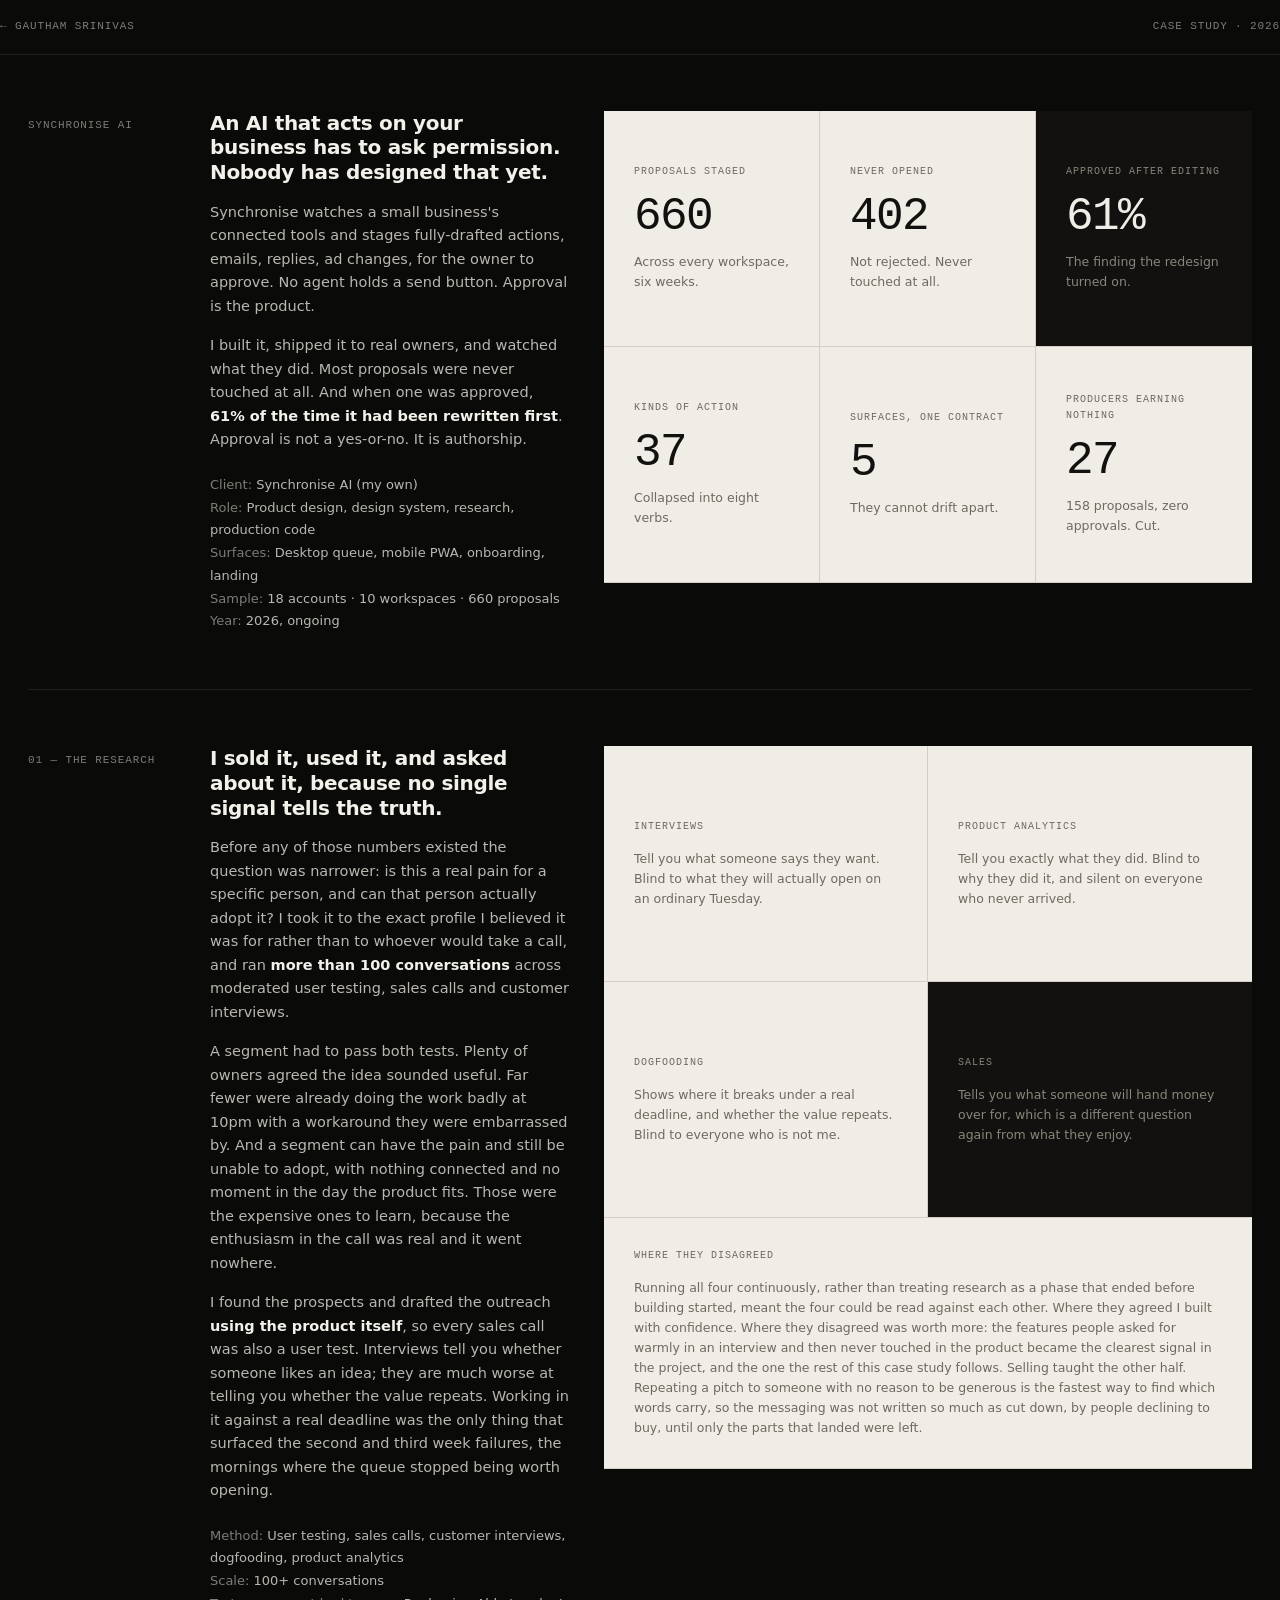
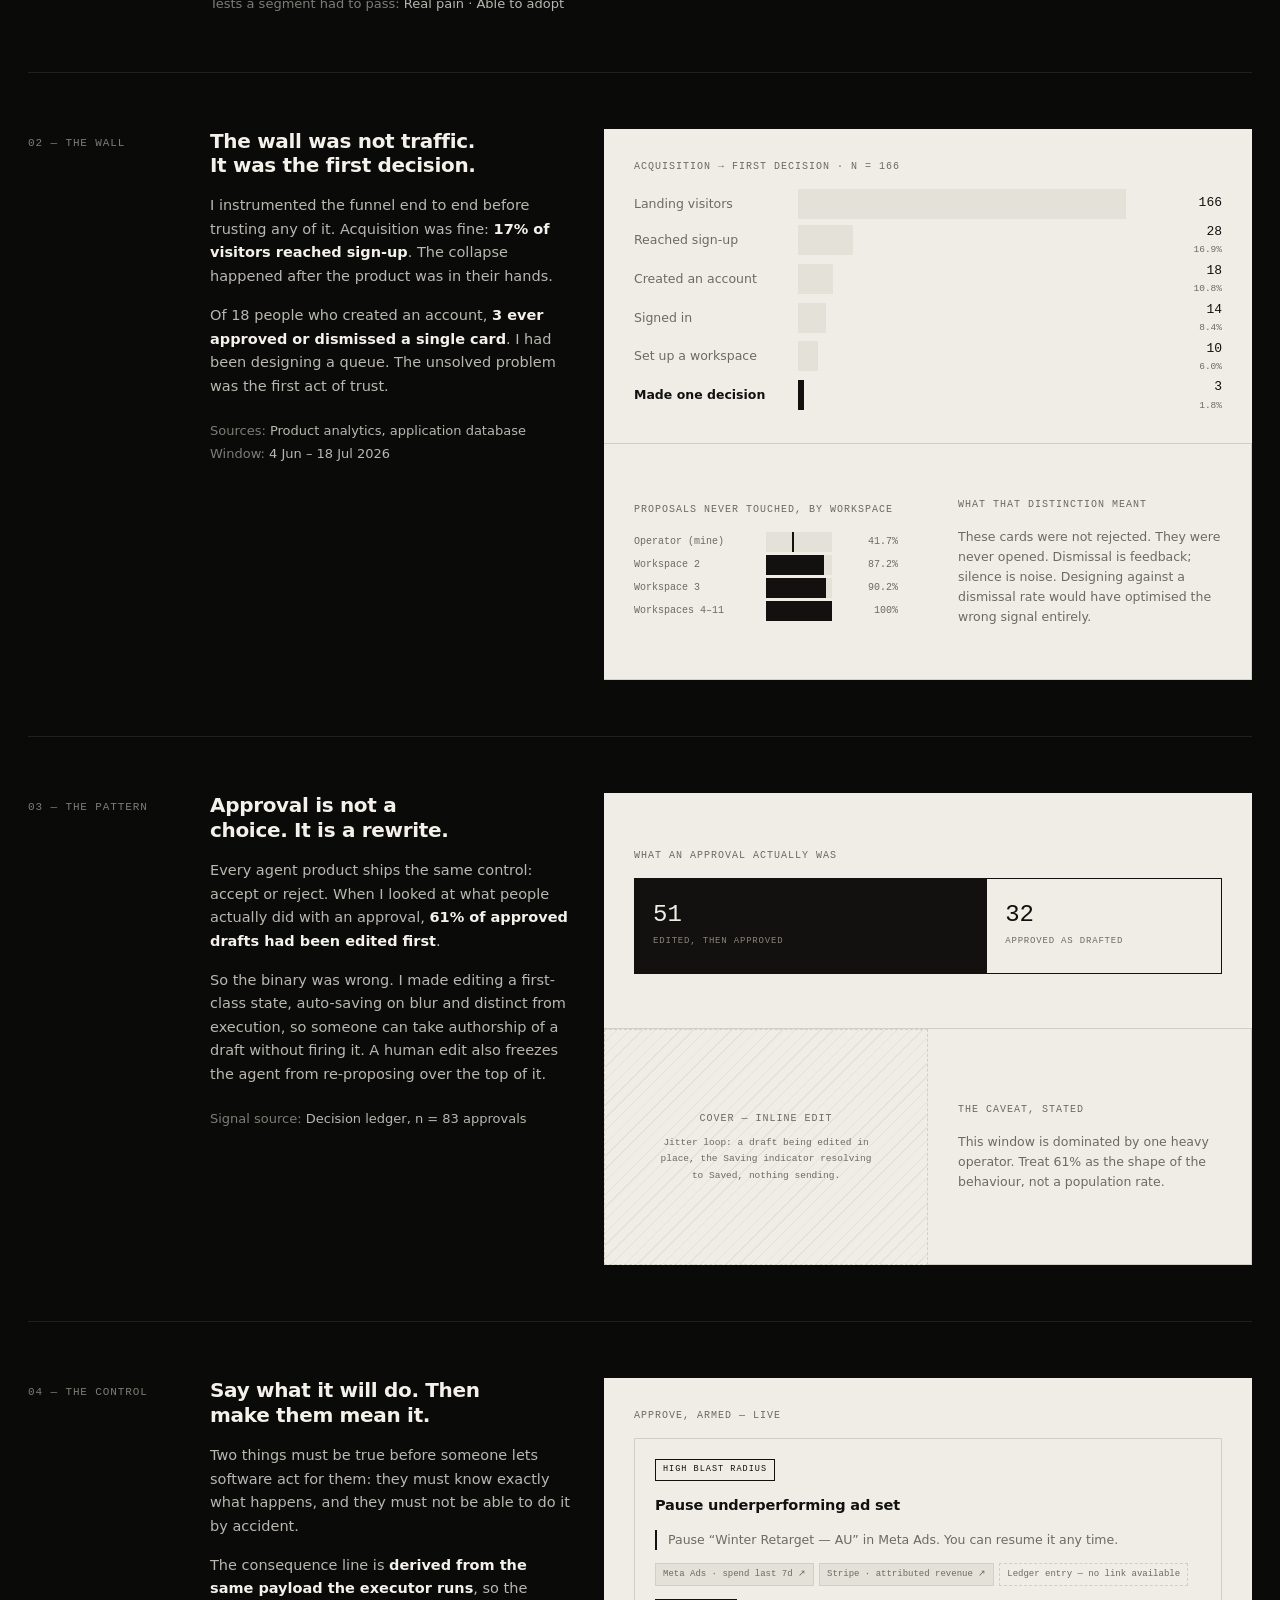
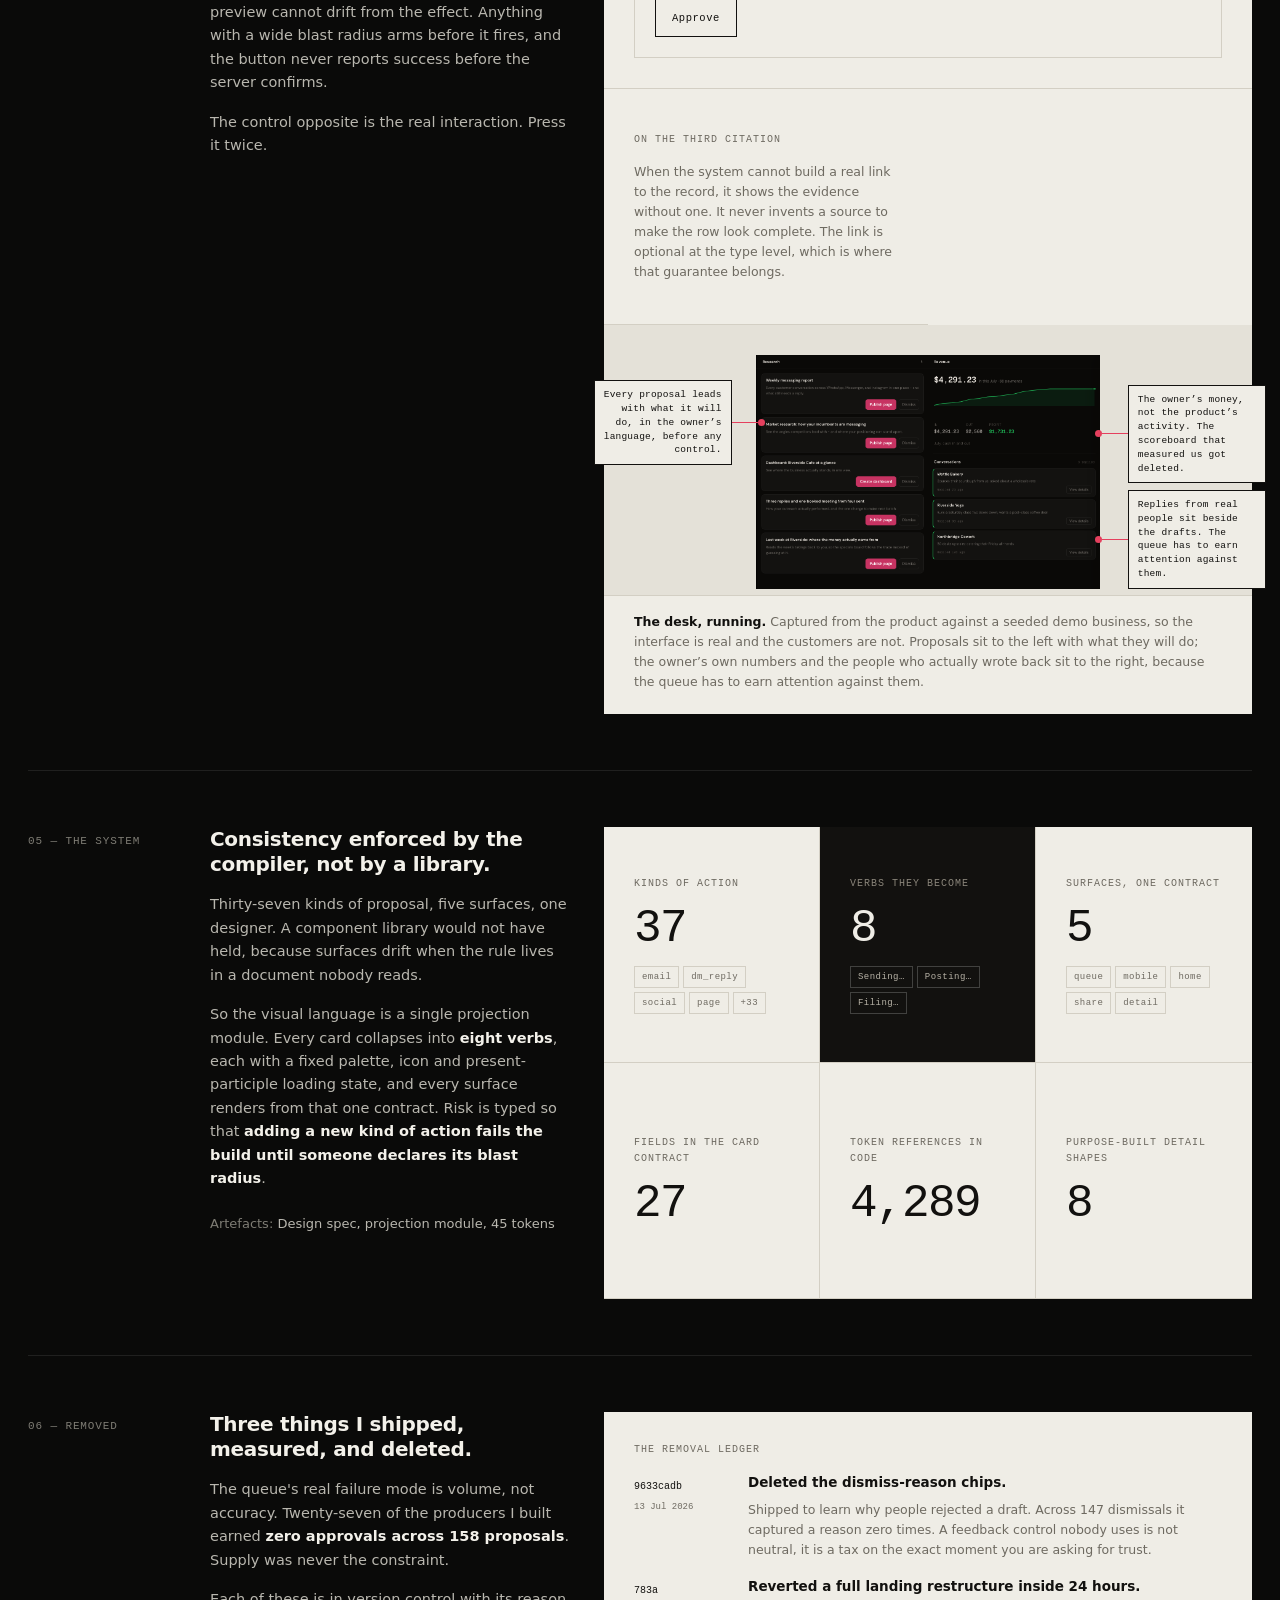
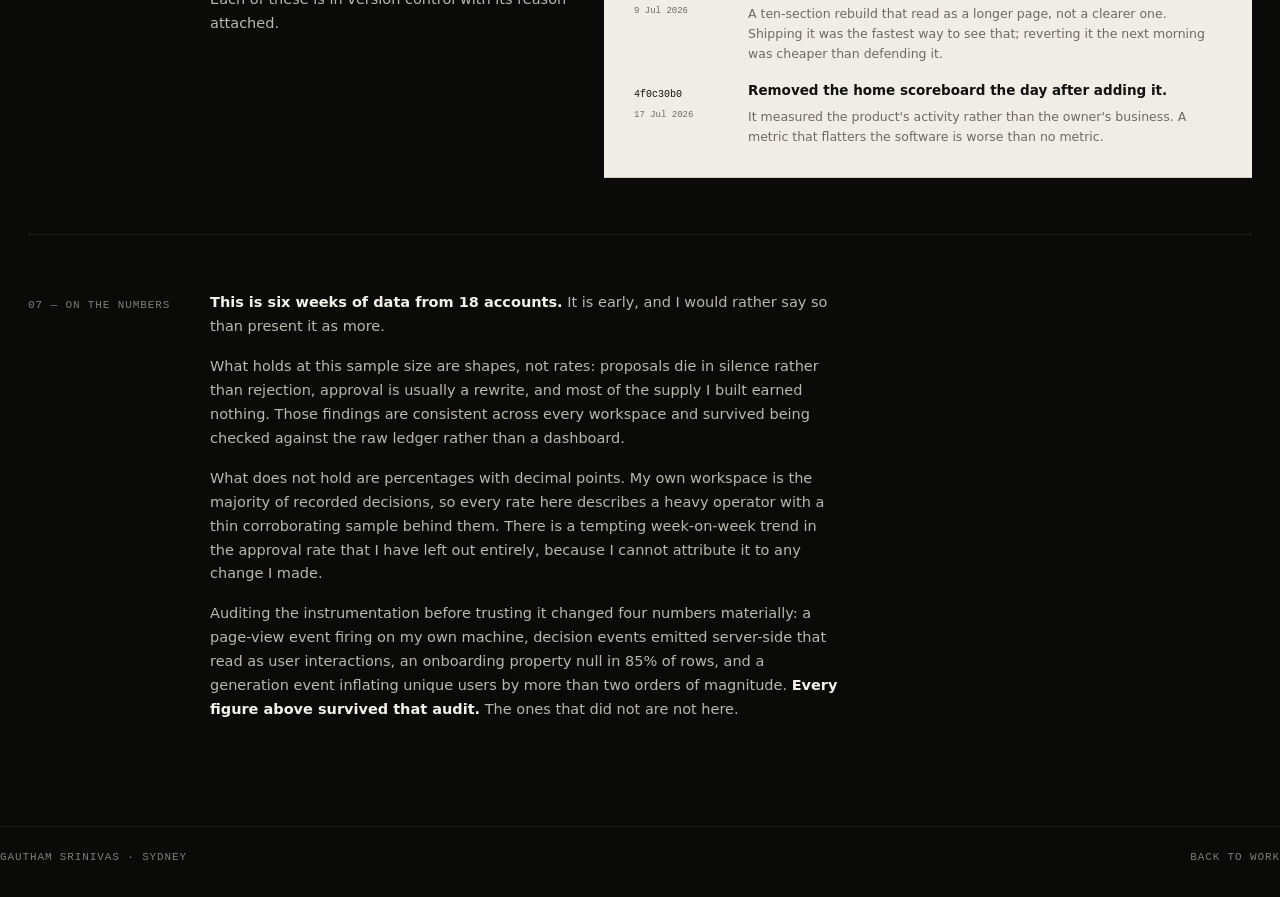
==== commit 3177da51: "Brand as the context layer, and a note for the people I wrote it for The site now argues a position " ====
--- a/synchronise.html
+++ b/synchronise.html
@@ -100,6 +100,29 @@
   .approve[data-s="armed"] { background:var(--field-ink); color:var(--field); }
   .approve[data-s="sending"], .approve[data-s="done"] { border-color:var(--field-line); color:var(--field-muted); cursor:default; }
 
+  /* ---------- annotated screenshots ----------
+     A real capture with callouts pinned to the UI they describe. Positions are
+     percentages so a label stays on its element as the figure scales. */
+  /* Gutters either side so a callout label has somewhere to sit that is not on
+     top of the interface it is pointing at. */
+  .shot { position:relative; grid-column:1/-1; background:var(--field-2); border-bottom:1px solid var(--field-line); padding:30px 152px 6px; }
+  .shot-fig { position:relative; }
+  .shot img { width:100%; height:auto; display:block; }
+  .shot-cap { padding:16px 30px 22px; font-size:12.5px; color:var(--field-muted); }
+  .shot-cap b { color:var(--field-ink); font-weight:600; }
+  .anno { position:absolute; display:flex; align-items:center; gap:0; pointer-events:none; width:max-content; }
+  .anno-d { width:7px; height:7px; border-radius:50%; background:var(--accent-anno,#E5405E); flex:none; }
+  .anno-l { width:26px; height:1px; background:var(--accent-anno,#E5405E); flex:none; }
+  .anno-t { flex:none; width:138px; font-family:var(--mono); font-size:9.5px; line-height:1.45; letter-spacing:0.02em;
+            background:var(--field); color:var(--field-ink); border:1px solid var(--field-ink);
+            padding:7px 9px; }
+  .anno.left { flex-direction:row-reverse; }
+  .anno.left .anno-t { text-align:right; }
+  @media (max-width:900px) {
+    .anno-l { width:20px; }
+    .anno-t { font-size:8.5px; width:124px; padding:4px 6px; }
+  }
+
   /* ---------- removals ---------- */
   .led { display:flex; flex-direction:column; gap:16px; }
   .led-i { display:grid; grid-template-columns:96px minmax(0,1fr); gap:18px; }
@@ -173,9 +196,47 @@
       </div>
     </section>
 
-    <!-- ============ 01 the wall ============ -->
-    <section class="row">
-      <div class="rowlabel"><span class="mono">01 &mdash; The wall</span></div>
+    <!-- ============ 01 the research ============ -->
+    <section class="row">
+      <div class="rowlabel"><span class="mono">01 &mdash; The research</span></div>
+      <div class="rowtext">
+        <h2>I sold it, used it, and asked about it, because no single signal tells the truth.</h2>
+        <p>Before any of those numbers existed the question was narrower: is this a real pain for a specific person, and can that person actually adopt it? I took it to the exact profile I believed it was for rather than to whoever would take a call, and ran <strong>more than 100 conversations</strong> across moderated user testing, sales calls and customer interviews.</p>
+        <p>A segment had to pass both tests. Plenty of owners agreed the idea sounded useful. Far fewer were already doing the work badly at 10pm with a workaround they were embarrassed by. And a segment can have the pain and still be unable to adopt, with nothing connected and no moment in the day the product fits. Those were the expensive ones to learn, because the enthusiasm in the call was real and it went nowhere.</p>
+        <p>I found the prospects and drafted the outreach <strong>using the product itself</strong>, so every sales call was also a user test. Interviews tell you whether someone likes an idea; they are much worse at telling you whether the value repeats. Working in it against a real deadline was the only thing that surfaced the second and third week failures, the mornings where the queue stopped being worth opening.</p>
+        <div class="credits">
+          Method: <b>User testing, sales calls, customer interviews, dogfooding, product analytics</b><br>
+          Scale: <b>100+ conversations</b><br>
+          Tests a segment had to pass: <b>Real pain &middot; Able to adopt</b>
+        </div>
+      </div>
+      <div class="field grid2">
+        <div class="cell">
+          <span class="cell-k">Interviews</span>
+          <p class="bigsub" style="margin:0">Tell you what someone says they want. Blind to what they will actually open on an ordinary Tuesday.</p>
+        </div>
+        <div class="cell">
+          <span class="cell-k">Product analytics</span>
+          <p class="bigsub" style="margin:0">Tell you exactly what they did. Blind to why they did it, and silent on everyone who never arrived.</p>
+        </div>
+        <div class="cell">
+          <span class="cell-k">Dogfooding</span>
+          <p class="bigsub" style="margin:0">Shows where it breaks under a real deadline, and whether the value repeats. Blind to everyone who is not me.</p>
+        </div>
+        <div class="cell invert">
+          <span class="cell-k">Sales</span>
+          <p class="bigsub" style="margin:0">Tells you what someone will hand money over for, which is a different question again from what they enjoy.</p>
+        </div>
+        <div class="cell full" style="min-height:0">
+          <span class="cell-k">Where they disagreed</span>
+          <p class="bigsub" style="margin:0">Running all four continuously, rather than treating research as a phase that ended before building started, meant the four could be read against each other. Where they agreed I built with confidence. Where they disagreed was worth more: the features people asked for warmly in an interview and then never touched in the product became the clearest signal in the project, and the one the rest of this case study follows. Selling taught the other half. Repeating a pitch to someone with no reason to be generous is the fastest way to find which words carry, so the messaging was not written so much as cut down, by people declining to buy, until only the parts that landed were left.</p>
+        </div>
+      </div>
+    </section>
+
+    <!-- ============ 02 the wall ============ -->
+    <section class="row">
+      <div class="rowlabel"><span class="mono">02 &mdash; The wall</span></div>
       <div class="rowtext">
         <h2>The wall was not traffic. It was the first decision.</h2>
         <p>I instrumented the funnel end to end before trusting any of it. Acquisition was fine: <strong>17% of visitors reached sign-up</strong>. The collapse happened after the product was in their hands.</p>
@@ -215,7 +276,7 @@
 
     <!-- ============ 02 rewrite ============ -->
     <section class="row">
-      <div class="rowlabel"><span class="mono">02 &mdash; The pattern</span></div>
+      <div class="rowlabel"><span class="mono">03 &mdash; The pattern</span></div>
       <div class="rowtext">
         <h2>Approval is not a choice. It is a rewrite.</h2>
         <p>Every agent product ships the same control: accept or reject. When I looked at what people actually did with an approval, <strong>61% of approved drafts had been edited first</strong>.</p>
@@ -243,7 +304,7 @@
 
     <!-- ============ 03 the control ============ -->
     <section class="row">
-      <div class="rowlabel"><span class="mono">03 &mdash; The control</span></div>
+      <div class="rowlabel"><span class="mono">04 &mdash; The control</span></div>
       <div class="rowtext">
         <h2>Say what it will do. Then make them mean it.</h2>
         <p>Two things must be true before someone lets software act for them: they must know exactly what happens, and they must not be able to do it by accident.</p>
@@ -269,16 +330,32 @@
           <span class="cell-k">On the third citation</span>
           <p class="bigsub" style="margin:0">When the system cannot build a real link to the record, it shows the evidence without one. It never invents a source to make the row look complete. The link is optional at the type level, which is where that guarantee belongs.</p>
         </div>
-        <div class="slot">
-          <span class="slot-t">Cover &mdash; the queue in context</span>
-          <span class="slot-d">Jitter loop: lanes of proposals, one high-risk card arming and confirming.</span>
+        <div class="shot">
+          <div class="shot-fig">
+            <img src="shot-queue.png" alt="The Synchronise desk: a lane of drafted proposals beside the owner's revenue and the people who replied." width="1117" height="760" loading="lazy">
+            <div class="anno left" style="top:10.6%; right:97.5%">
+              <span class="anno-d"></span><span class="anno-l"></span>
+              <span class="anno-t">Every proposal leads with what it will do, in the owner&rsquo;s language, before any control.</span>
+            </div>
+            <div class="anno" style="top:57.5%; left:98.5%">
+              <span class="anno-d"></span><span class="anno-l"></span>
+              <span class="anno-t">Replies from real people sit beside the drafts. The queue has to earn attention against them.</span>
+            </div>
+            <div class="anno" style="top:12.5%; left:98.5%">
+              <span class="anno-d"></span><span class="anno-l"></span>
+              <span class="anno-t">The owner&rsquo;s money, not the product&rsquo;s activity. The scoreboard that measured us got deleted.</span>
+            </div>
+          </div>
+        </div>
+        <div class="shot-cap" style="grid-column:1/-1">
+          <b>The desk, running.</b> Captured from the product against a seeded demo business, so the interface is real and the customers are not. Proposals sit to the left with what they will do; the owner&rsquo;s own numbers and the people who actually wrote back sit to the right, because the queue has to earn attention against them.
         </div>
       </div>
     </section>
 
     <!-- ============ 04 the system ============ -->
     <section class="row">
-      <div class="rowlabel"><span class="mono">04 &mdash; The system</span></div>
+      <div class="rowlabel"><span class="mono">05 &mdash; The system</span></div>
       <div class="rowtext">
         <h2>Consistency enforced by the compiler, not by a library.</h2>
         <p>Thirty-seven kinds of proposal, five surfaces, one designer. A component library would not have held, because surfaces drift when the rule lives in a document nobody reads.</p>
@@ -297,7 +374,7 @@
 
     <!-- ============ 05 removals ============ -->
     <section class="row">
-      <div class="rowlabel"><span class="mono">05 &mdash; Removed</span></div>
+      <div class="rowlabel"><span class="mono">06 &mdash; Removed</span></div>
       <div class="rowtext">
         <h2>Three things I shipped, measured, and deleted.</h2>
         <p>The queue's real failure mode is volume, not accuracy. Twenty-seven of the producers I built earned <strong>zero approvals across 158 proposals</strong>. Supply was never the constraint.</p>
@@ -326,7 +403,7 @@
 
     <!-- ============ closing ============ -->
     <section class="close">
-      <div><span class="mono">06 &mdash; On the numbers</span></div>
+      <div><span class="mono">07 &mdash; On the numbers</span></div>
       <div class="close-b">
         <p><strong>This is six weeks of data from 18 accounts.</strong> It is early, and I would rather say so than present it as more.</p>
         <p>What holds at this sample size are shapes, not rates: proposals die in silence rather than rejection, approval is usually a rewrite, and most of the supply I built earned nothing. Those findings are consistent across every workspace and survived being checked against the raw ledger rather than a dashboard.</p>
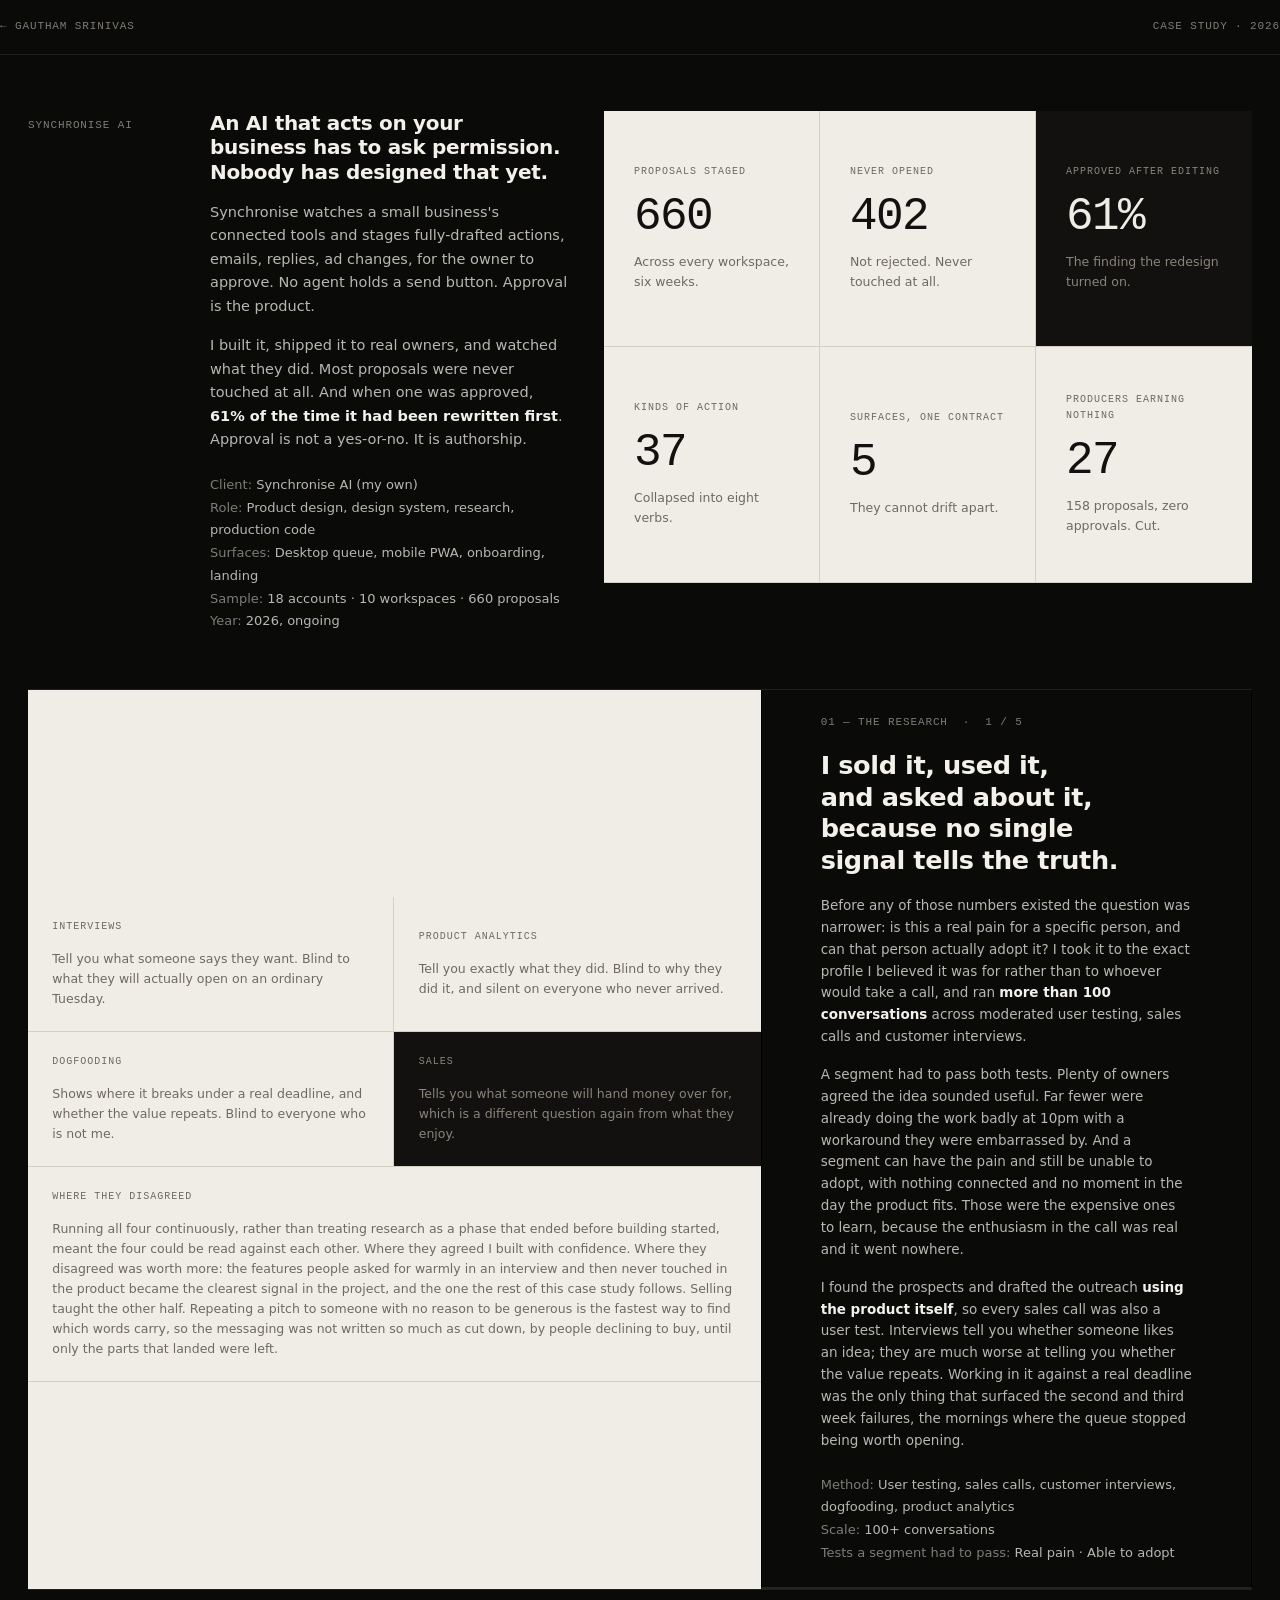
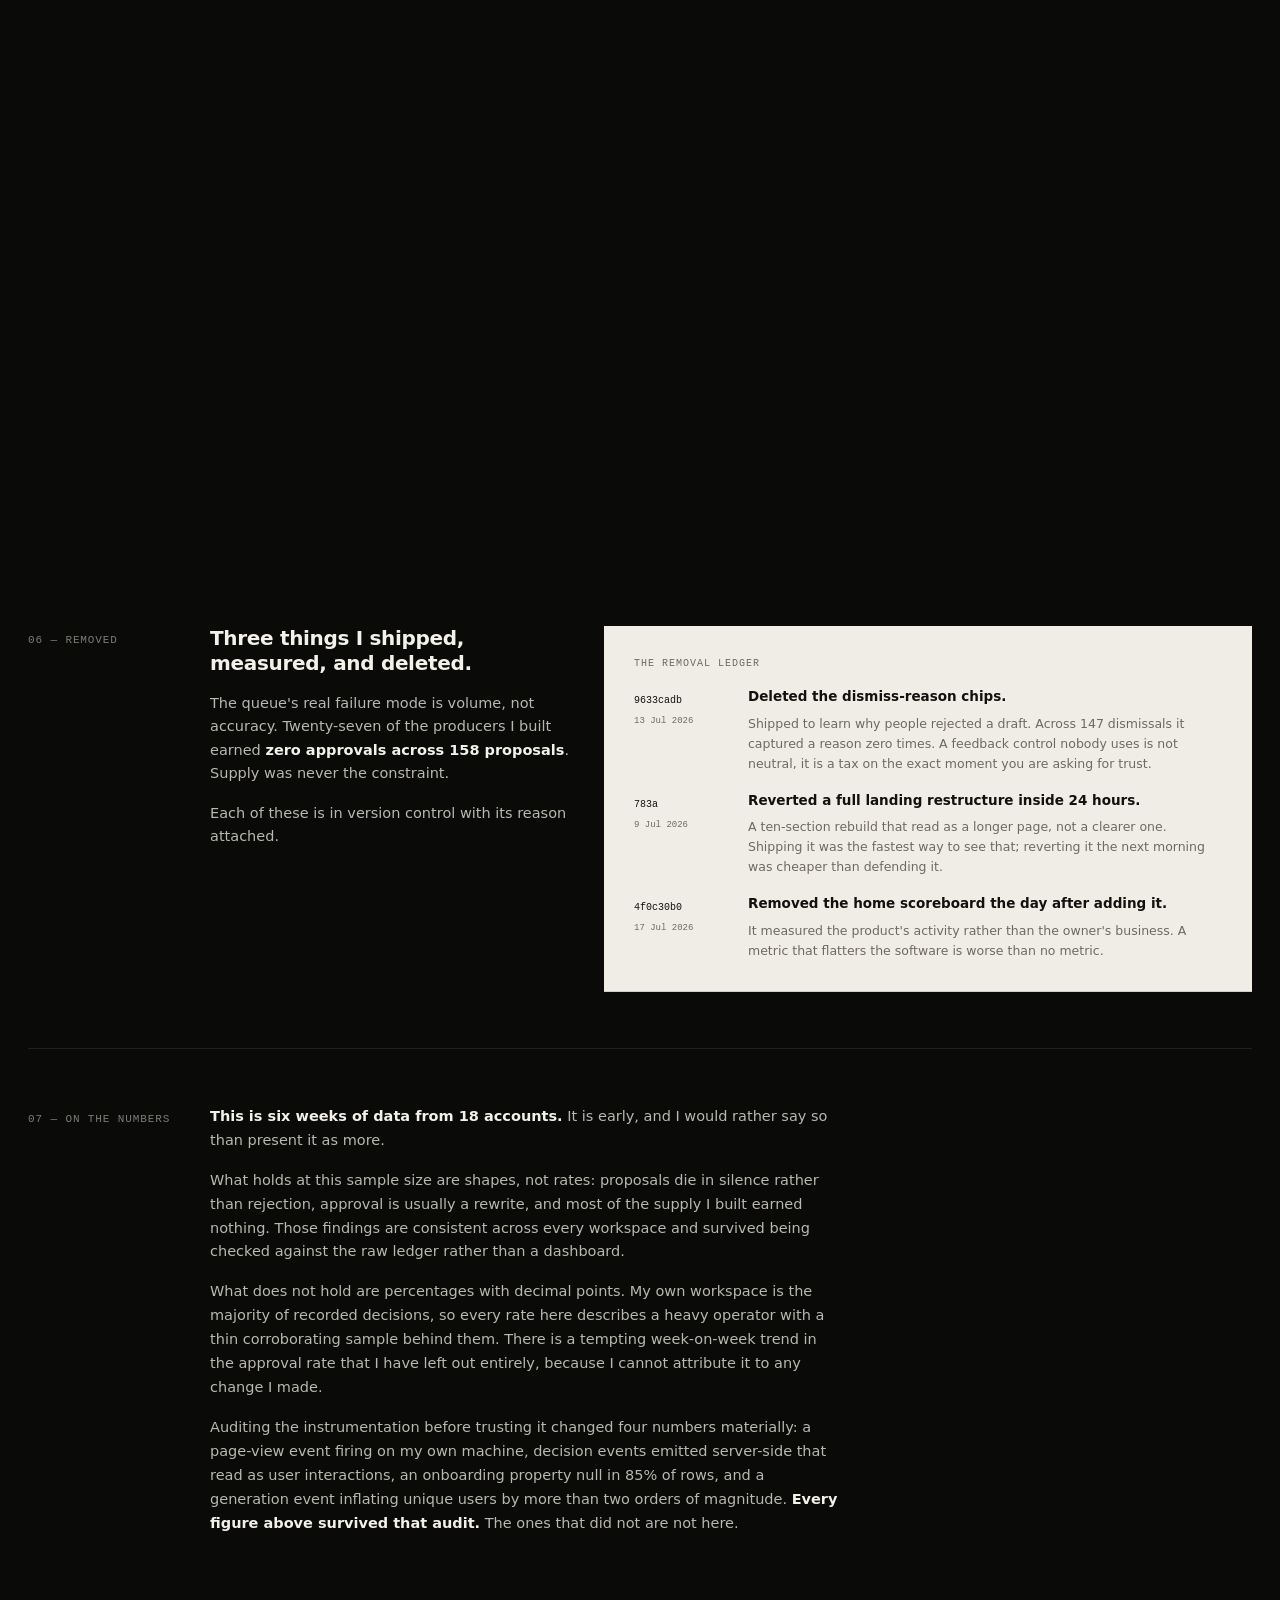
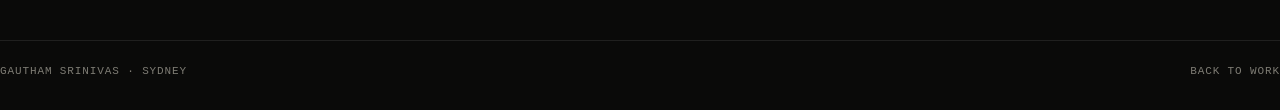
==== commit bc99b44f: "The case study becomes a five-panel deck that scrolls sideways Sections 01 to 05 are now one horizon" ====
--- a/synchronise.html
+++ b/synchronise.html
@@ -123,6 +123,53 @@
     .anno-t { font-size:8.5px; width:124px; padding:4px 6px; }
   }
 
+  /* ---------- the deck ----------
+     Five panels side by side. Scrolling down the tall outer section drives the
+     track sideways, so the argument reads as one continuous move rather than
+     five stacked sections. Panels are full-bleed and separated by a single hard
+     rule, as in the reference: no rounded corners, no gutter, edge to edge. */
+  .hscroll { height:520vh; position:relative; }
+  .hs-sticky { position:sticky; top:0; height:100vh; overflow:hidden; border-bottom:1px solid var(--line); }
+  /* Panel width is measured in px by the script, not 100vw: vw includes the
+     scrollbar, which would push each panel a little wider than the visible area
+     and clip the right edge of every text column. */
+  .hs-track { display:flex; height:100%; width:calc(5 * var(--pw, 100vw)); will-change:transform; }
+  .hp { width:var(--pw, 100vw); height:100%; display:grid; grid-template-columns:minmax(0,3fr) minmax(0,2fr); border-right:1px solid #000; }
+  .hp:last-child { border-right:0; }
+  .hp-vis { min-width:0; overflow-y:auto; overflow-x:hidden; background:var(--field); border-right:1px solid #000;
+            display:flex; flex-direction:column; justify-content:center; }
+  /* Flex children do not shrink by default, and these grids were sized for a
+     full-width column, so without this they spill past both panel edges. */
+  .hp-vis > * { width:100%; min-width:0; flex:none; }
+  .hp-vis > .field, .hp-vis > .shot { border-bottom:0; }
+  .hp-vis .cell { min-height:0; padding:22px clamp(16px,1.9vw,28px); }
+  .hp-vis .bignum { font-size:clamp(30px,2.9vw,42px); }
+  .hp-vis .shot { padding:22px clamp(96px,10vw,140px) 6px; }
+  .hp-vis .fnrow { grid-template-columns:minmax(0,116px) minmax(0,1fr) 64px; gap:10px; }
+  .hp-vis .brow { grid-template-columns:minmax(0,96px) minmax(0,1fr) 46px; gap:9px; }
+  .hp-vis .led-i { grid-template-columns:78px minmax(0,1fr); gap:14px; }
+  /* Generous side padding: the track lands a few pixels off a panel boundary
+     mid-scroll, and a tight text column would clip its last glyph there. */
+  .hp-txt { min-width:0; overflow-y:auto; display:flex; flex-direction:column; justify-content:center;
+            padding:0 clamp(34px,4.6vw,76px); }
+  .hp-n { display:block; margin-bottom:18px; }
+  .hp-txt .rowtext { position:static; }
+  .hp-txt .rowtext h2 { font-size:clamp(21px,2vw,29px); margin-bottom:18px; }
+  .hp-txt .rowtext p { font-size:clamp(13.5px,1.02vw,15.5px); }
+  .hs-prog { position:absolute; left:0; right:0; bottom:0; height:2px; background:rgba(255,255,255,0.10); }
+  .hs-prog span { display:block; height:100%; width:0; background:var(--ink); }
+
+  /* Narrow or reduced-motion: no sticky track, panels stack, page reads down. */
+  @media (max-width:900px), (prefers-reduced-motion:reduce) {
+    .hscroll { height:auto; }
+    .hs-sticky { position:static; height:auto; overflow:visible; }
+    .hs-track { display:block; width:auto; transform:none !important; }
+    .hp { width:auto; height:auto; grid-template-columns:minmax(0,1fr); border-right:0; border-bottom:1px solid var(--line); }
+    .hp-vis { overflow:visible; border-right:0; }
+    .hp-txt { overflow:visible; padding:26px clamp(18px,4vw,34px) 40px; }
+    .hs-prog { display:none; }
+  }
+
   /* ---------- removals ---------- */
   .led { display:flex; flex-direction:column; gap:16px; }
   .led-i { display:grid; grid-template-columns:96px minmax(0,1fr); gap:18px; }
@@ -196,10 +243,36 @@
       </div>
     </section>
 
-    <!-- ============ 01 the research ============ -->
-    <section class="row">
-      <div class="rowlabel"><span class="mono">01 &mdash; The research</span></div>
-      <div class="rowtext">
+    <!-- ============ the deck: 01-05, horizontal ============ -->
+    <section class="hscroll" id="hs" aria-label="Case study, five parts">
+      <div class="hs-sticky">
+        <div class="hs-track" id="hstrack">
+        <article class="hp">
+          <div class="hp-vis"><div class="field grid2">
+        <div class="cell">
+          <span class="cell-k">Interviews</span>
+          <p class="bigsub" style="margin:0">Tell you what someone says they want. Blind to what they will actually open on an ordinary Tuesday.</p>
+        </div>
+        <div class="cell">
+          <span class="cell-k">Product analytics</span>
+          <p class="bigsub" style="margin:0">Tell you exactly what they did. Blind to why they did it, and silent on everyone who never arrived.</p>
+        </div>
+        <div class="cell">
+          <span class="cell-k">Dogfooding</span>
+          <p class="bigsub" style="margin:0">Shows where it breaks under a real deadline, and whether the value repeats. Blind to everyone who is not me.</p>
+        </div>
+        <div class="cell invert">
+          <span class="cell-k">Sales</span>
+          <p class="bigsub" style="margin:0">Tells you what someone will hand money over for, which is a different question again from what they enjoy.</p>
+        </div>
+        <div class="cell full" style="min-height:0">
+          <span class="cell-k">Where they disagreed</span>
+          <p class="bigsub" style="margin:0">Running all four continuously, rather than treating research as a phase that ended before building started, meant the four could be read against each other. Where they agreed I built with confidence. Where they disagreed was worth more: the features people asked for warmly in an interview and then never touched in the product became the clearest signal in the project, and the one the rest of this case study follows. Selling taught the other half. Repeating a pitch to someone with no reason to be generous is the fastest way to find which words carry, so the messaging was not written so much as cut down, by people declining to buy, until only the parts that landed were left.</p>
+        </div>
+      </div></div>
+          <div class="hp-txt">
+            <span class="mono hp-n">01 &mdash; The research &nbsp;&middot;&nbsp; 1 / 5</span>
+            <div class="rowtext">
         <h2>I sold it, used it, and asked about it, because no single signal tells the truth.</h2>
         <p>Before any of those numbers existed the question was narrower: is this a real pain for a specific person, and can that person actually adopt it? I took it to the exact profile I believed it was for rather than to whoever would take a call, and ran <strong>more than 100 conversations</strong> across moderated user testing, sales calls and customer interviews.</p>
         <p>A segment had to pass both tests. Plenty of owners agreed the idea sounded useful. Far fewer were already doing the work badly at 10pm with a workaround they were embarrassed by. And a segment can have the pain and still be unable to adopt, with nothing connected and no moment in the day the product fits. Those were the expensive ones to learn, because the enthusiasm in the call was real and it went nowhere.</p>
@@ -210,43 +283,10 @@
           Tests a segment had to pass: <b>Real pain &middot; Able to adopt</b>
         </div>
       </div>
-      <div class="field grid2">
-        <div class="cell">
-          <span class="cell-k">Interviews</span>
-          <p class="bigsub" style="margin:0">Tell you what someone says they want. Blind to what they will actually open on an ordinary Tuesday.</p>
-        </div>
-        <div class="cell">
-          <span class="cell-k">Product analytics</span>
-          <p class="bigsub" style="margin:0">Tell you exactly what they did. Blind to why they did it, and silent on everyone who never arrived.</p>
-        </div>
-        <div class="cell">
-          <span class="cell-k">Dogfooding</span>
-          <p class="bigsub" style="margin:0">Shows where it breaks under a real deadline, and whether the value repeats. Blind to everyone who is not me.</p>
-        </div>
-        <div class="cell invert">
-          <span class="cell-k">Sales</span>
-          <p class="bigsub" style="margin:0">Tells you what someone will hand money over for, which is a different question again from what they enjoy.</p>
-        </div>
-        <div class="cell full" style="min-height:0">
-          <span class="cell-k">Where they disagreed</span>
-          <p class="bigsub" style="margin:0">Running all four continuously, rather than treating research as a phase that ended before building started, meant the four could be read against each other. Where they agreed I built with confidence. Where they disagreed was worth more: the features people asked for warmly in an interview and then never touched in the product became the clearest signal in the project, and the one the rest of this case study follows. Selling taught the other half. Repeating a pitch to someone with no reason to be generous is the fastest way to find which words carry, so the messaging was not written so much as cut down, by people declining to buy, until only the parts that landed were left.</p>
-        </div>
-      </div>
-    </section>
-
-    <!-- ============ 02 the wall ============ -->
-    <section class="row">
-      <div class="rowlabel"><span class="mono">02 &mdash; The wall</span></div>
-      <div class="rowtext">
-        <h2>The wall was not traffic. It was the first decision.</h2>
-        <p>I instrumented the funnel end to end before trusting any of it. Acquisition was fine: <strong>17% of visitors reached sign-up</strong>. The collapse happened after the product was in their hands.</p>
-        <p>Of 18 people who created an account, <strong>3 ever approved or dismissed a single card</strong>. I had been designing a queue. The unsolved problem was the first act of trust.</p>
-        <div class="credits">
-          Sources: <b>Product analytics, application database</b><br>
-          Window: <b>4 Jun &ndash; 18 Jul 2026</b>
-        </div>
-      </div>
-      <div class="field grid2">
+          </div>
+        </article>
+        <article class="hp">
+          <div class="hp-vis"><div class="field grid2">
         <div class="cell full">
           <span class="cell-k">Acquisition &rarr; first decision &middot; n = 166</span>
           <div class="fn">
@@ -271,19 +311,22 @@
           <span class="cell-k">What that distinction meant</span>
           <p class="bigsub" style="margin:0">These cards were not rejected. They were never opened. Dismissal is feedback; silence is noise. Designing against a dismissal rate would have optimised the wrong signal entirely.</p>
         </div>
-      </div>
-    </section>
-
-    <!-- ============ 02 rewrite ============ -->
-    <section class="row">
-      <div class="rowlabel"><span class="mono">03 &mdash; The pattern</span></div>
-      <div class="rowtext">
-        <h2>Approval is not a choice. It is a rewrite.</h2>
-        <p>Every agent product ships the same control: accept or reject. When I looked at what people actually did with an approval, <strong>61% of approved drafts had been edited first</strong>.</p>
-        <p>So the binary was wrong. I made editing a first-class state, auto-saving on blur and distinct from execution, so someone can take authorship of a draft without firing it. A human edit also freezes the agent from re-proposing over the top of it.</p>
-        <div class="credits">Signal source: <b>Decision ledger, n = 83 approvals</b></div>
-      </div>
-      <div class="field grid2">
+      </div></div>
+          <div class="hp-txt">
+            <span class="mono hp-n">02 &mdash; The wall &nbsp;&middot;&nbsp; 2 / 5</span>
+            <div class="rowtext">
+        <h2>The wall was not traffic. It was the first decision.</h2>
+        <p>I instrumented the funnel end to end before trusting any of it. Acquisition was fine: <strong>17% of visitors reached sign-up</strong>. The collapse happened after the product was in their hands.</p>
+        <p>Of 18 people who created an account, <strong>3 ever approved or dismissed a single card</strong>. I had been designing a queue. The unsolved problem was the first act of trust.</p>
+        <div class="credits">
+          Sources: <b>Product analytics, application database</b><br>
+          Window: <b>4 Jun &ndash; 18 Jul 2026</b>
+        </div>
+      </div>
+          </div>
+        </article>
+        <article class="hp">
+          <div class="hp-vis"><div class="field grid2">
         <div class="cell full">
           <span class="cell-k">What an approval actually was</span>
           <div class="split">
@@ -299,19 +342,19 @@
           <span class="cell-k">The caveat, stated</span>
           <p class="bigsub" style="margin:0">This window is dominated by one heavy operator. Treat 61% as the shape of the behaviour, not a population rate.</p>
         </div>
-      </div>
-    </section>
-
-    <!-- ============ 03 the control ============ -->
-    <section class="row">
-      <div class="rowlabel"><span class="mono">04 &mdash; The control</span></div>
-      <div class="rowtext">
-        <h2>Say what it will do. Then make them mean it.</h2>
-        <p>Two things must be true before someone lets software act for them: they must know exactly what happens, and they must not be able to do it by accident.</p>
-        <p>The consequence line is <strong>derived from the same payload the executor runs</strong>, so the preview cannot drift from the effect. Anything with a wide blast radius arms before it fires, and the button never reports success before the server confirms.</p>
-        <p>The control opposite is the real interaction. Press it twice.</p>
-      </div>
-      <div class="field grid2">
+      </div></div>
+          <div class="hp-txt">
+            <span class="mono hp-n">03 &mdash; The pattern &nbsp;&middot;&nbsp; 3 / 5</span>
+            <div class="rowtext">
+        <h2>Approval is not a choice. It is a rewrite.</h2>
+        <p>Every agent product ships the same control: accept or reject. When I looked at what people actually did with an approval, <strong>61% of approved drafts had been edited first</strong>.</p>
+        <p>So the binary was wrong. I made editing a first-class state, auto-saving on blur and distinct from execution, so someone can take authorship of a draft without firing it. A human edit also freezes the agent from re-proposing over the top of it.</p>
+        <div class="credits">Signal source: <b>Decision ledger, n = 83 approvals</b></div>
+      </div>
+          </div>
+        </article>
+        <article class="hp">
+          <div class="hp-vis"><div class="field grid2">
         <div class="cell full">
           <span class="cell-k">Approve, armed &mdash; live</span>
           <div class="card">
@@ -350,25 +393,38 @@
         <div class="shot-cap" style="grid-column:1/-1">
           <b>The desk, running.</b> Captured from the product against a seeded demo business, so the interface is real and the customers are not. Proposals sit to the left with what they will do; the owner&rsquo;s own numbers and the people who actually wrote back sit to the right, because the queue has to earn attention against them.
         </div>
-      </div>
-    </section>
-
-    <!-- ============ 04 the system ============ -->
-    <section class="row">
-      <div class="rowlabel"><span class="mono">05 &mdash; The system</span></div>
-      <div class="rowtext">
-        <h2>Consistency enforced by the compiler, not by a library.</h2>
-        <p>Thirty-seven kinds of proposal, five surfaces, one designer. A component library would not have held, because surfaces drift when the rule lives in a document nobody reads.</p>
-        <p>So the visual language is a single projection module. Every card collapses into <strong>eight verbs</strong>, each with a fixed palette, icon and present-participle loading state, and every surface renders from that one contract. Risk is typed so that <strong>adding a new kind of action fails the build until someone declares its blast radius</strong>.</p>
-        <div class="credits">Artefacts: <b>Design spec, projection module, 45 tokens</b></div>
-      </div>
-      <div class="field grid3">
+      </div></div>
+          <div class="hp-txt">
+            <span class="mono hp-n">04 &mdash; The control &nbsp;&middot;&nbsp; 4 / 5</span>
+            <div class="rowtext">
+        <h2>Say what it will do. Then make them mean it.</h2>
+        <p>Two things must be true before someone lets software act for them: they must know exactly what happens, and they must not be able to do it by accident.</p>
+        <p>The consequence line is <strong>derived from the same payload the executor runs</strong>, so the preview cannot drift from the effect. Anything with a wide blast radius arms before it fires, and the button never reports success before the server confirms.</p>
+        <p>The control opposite is the real interaction. Press it twice.</p>
+      </div>
+          </div>
+        </article>
+        <article class="hp">
+          <div class="hp-vis"><div class="field grid3">
         <div class="cell"><span class="cell-k">Kinds of action</span><span class="bignum">37</span><div class="chips"><span class="chip">email</span><span class="chip">dm_reply</span><span class="chip">social</span><span class="chip">page</span><span class="chip">+33</span></div></div>
         <div class="cell invert"><span class="cell-k">Verbs they become</span><span class="bignum">8</span><div class="chips"><span class="chip">Sending&hellip;</span><span class="chip">Posting&hellip;</span><span class="chip">Filing&hellip;</span></div></div>
         <div class="cell"><span class="cell-k">Surfaces, one contract</span><span class="bignum">5</span><div class="chips"><span class="chip">queue</span><span class="chip">mobile</span><span class="chip">home</span><span class="chip">share</span><span class="chip">detail</span></div></div>
         <div class="cell"><span class="cell-k">Fields in the card contract</span><span class="bignum">27</span></div>
         <div class="cell"><span class="cell-k">Token references in code</span><span class="bignum">4,289</span></div>
         <div class="cell"><span class="cell-k">Purpose-built detail shapes</span><span class="bignum">8</span></div>
+      </div></div>
+          <div class="hp-txt">
+            <span class="mono hp-n">05 &mdash; The system &nbsp;&middot;&nbsp; 5 / 5</span>
+            <div class="rowtext">
+        <h2>Consistency enforced by the compiler, not by a library.</h2>
+        <p>Thirty-seven kinds of proposal, five surfaces, one designer. A component library would not have held, because surfaces drift when the rule lives in a document nobody reads.</p>
+        <p>So the visual language is a single projection module. Every card collapses into <strong>eight verbs</strong>, each with a fixed palette, icon and present-participle loading state, and every surface renders from that one contract. Risk is typed so that <strong>adding a new kind of action fails the build until someone declares its blast radius</strong>.</p>
+        <div class="credits">Artefacts: <b>Design spec, projection module, 45 tokens</b></div>
+      </div>
+          </div>
+        </article>
+        </div>
+        <div class="hs-prog" aria-hidden><span id="hsbar"></span></div>
       </div>
     </section>
 
@@ -420,6 +476,37 @@
   </footer>
 
 <script>
+  // Vertical scroll drives the deck sideways. Bails out entirely when the track
+  // is stacked (narrow viewport or reduced motion), so the CSS fallback is the
+  // only thing positioning panels there.
+  (function () {
+    var sec = document.getElementById('hs'), track = document.getElementById('hstrack'), bar = document.getElementById('hsbar');
+    if (!sec || !track) return;
+    var stacked = function () {
+      return window.matchMedia('(max-width:900px)').matches ||
+             window.matchMedia('(prefers-reduced-motion:reduce)').matches;
+    };
+    var ticking = false;
+    function frame() {
+      ticking = false;
+      if (stacked()) { track.style.transform = ''; return; }
+      var pw = sec.firstElementChild.clientWidth;
+      sec.style.setProperty('--pw', pw + 'px');
+      var travel = sec.offsetHeight - window.innerHeight;
+      if (travel <= 0) return;
+      var p = (window.scrollY - sec.offsetTop) / travel;
+      p = p < 0 ? 0 : p > 1 ? 1 : p;
+      // Whole pixels only. Sub-pixel offsets leave a panel a fraction off its
+      // border and clip the last glyph of every line in the text column.
+      track.style.transform = 'translate3d(-' + Math.round(p * 4 * pw) + 'px,0,0)';
+      if (bar) bar.style.width = (p * 100) + '%';
+    }
+    function onScroll() { if (!ticking) { ticking = true; requestAnimationFrame(frame); } }
+    window.addEventListener('scroll', onScroll, { passive: true });
+    window.addEventListener('resize', onScroll);
+    frame();
+  })();
+
   // The shipped interaction, reproduced: idle -> armed -> sending -> done.
   // The label never claims success before the server has confirmed it.
   (function () {
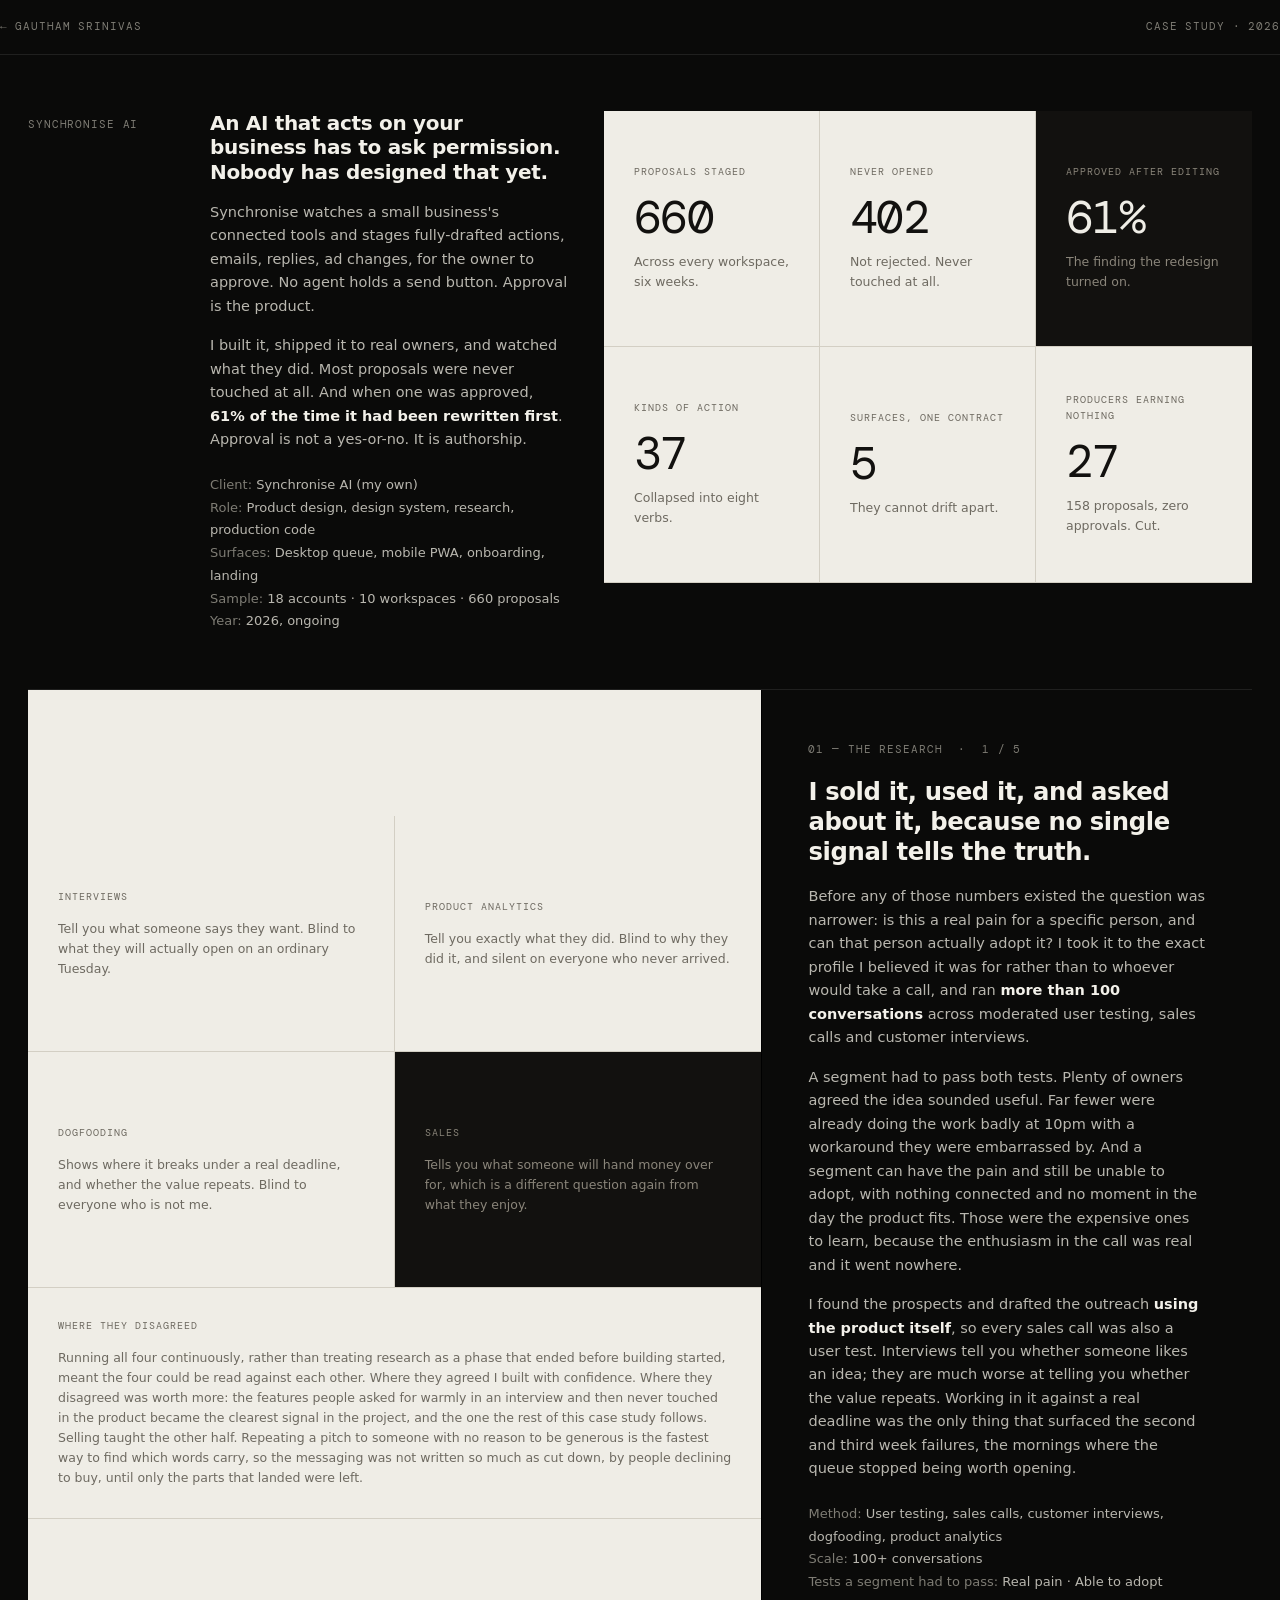
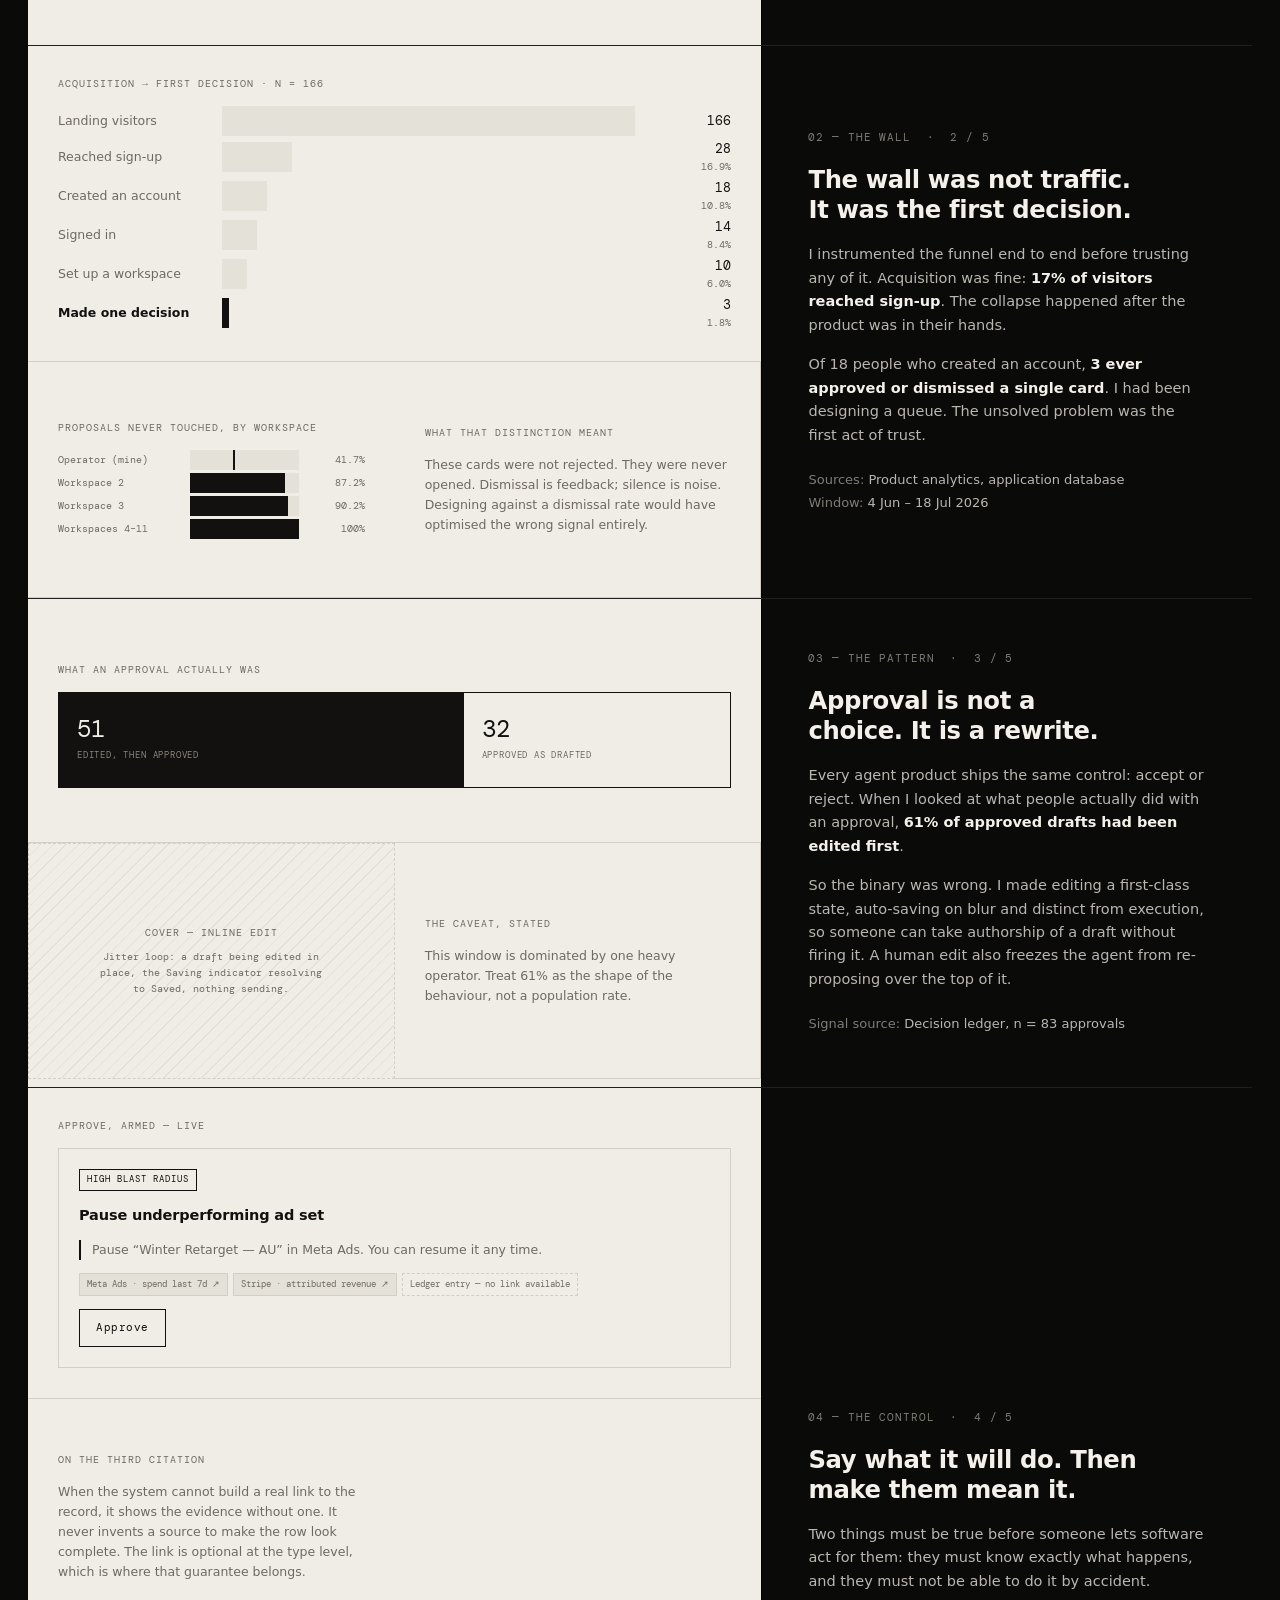
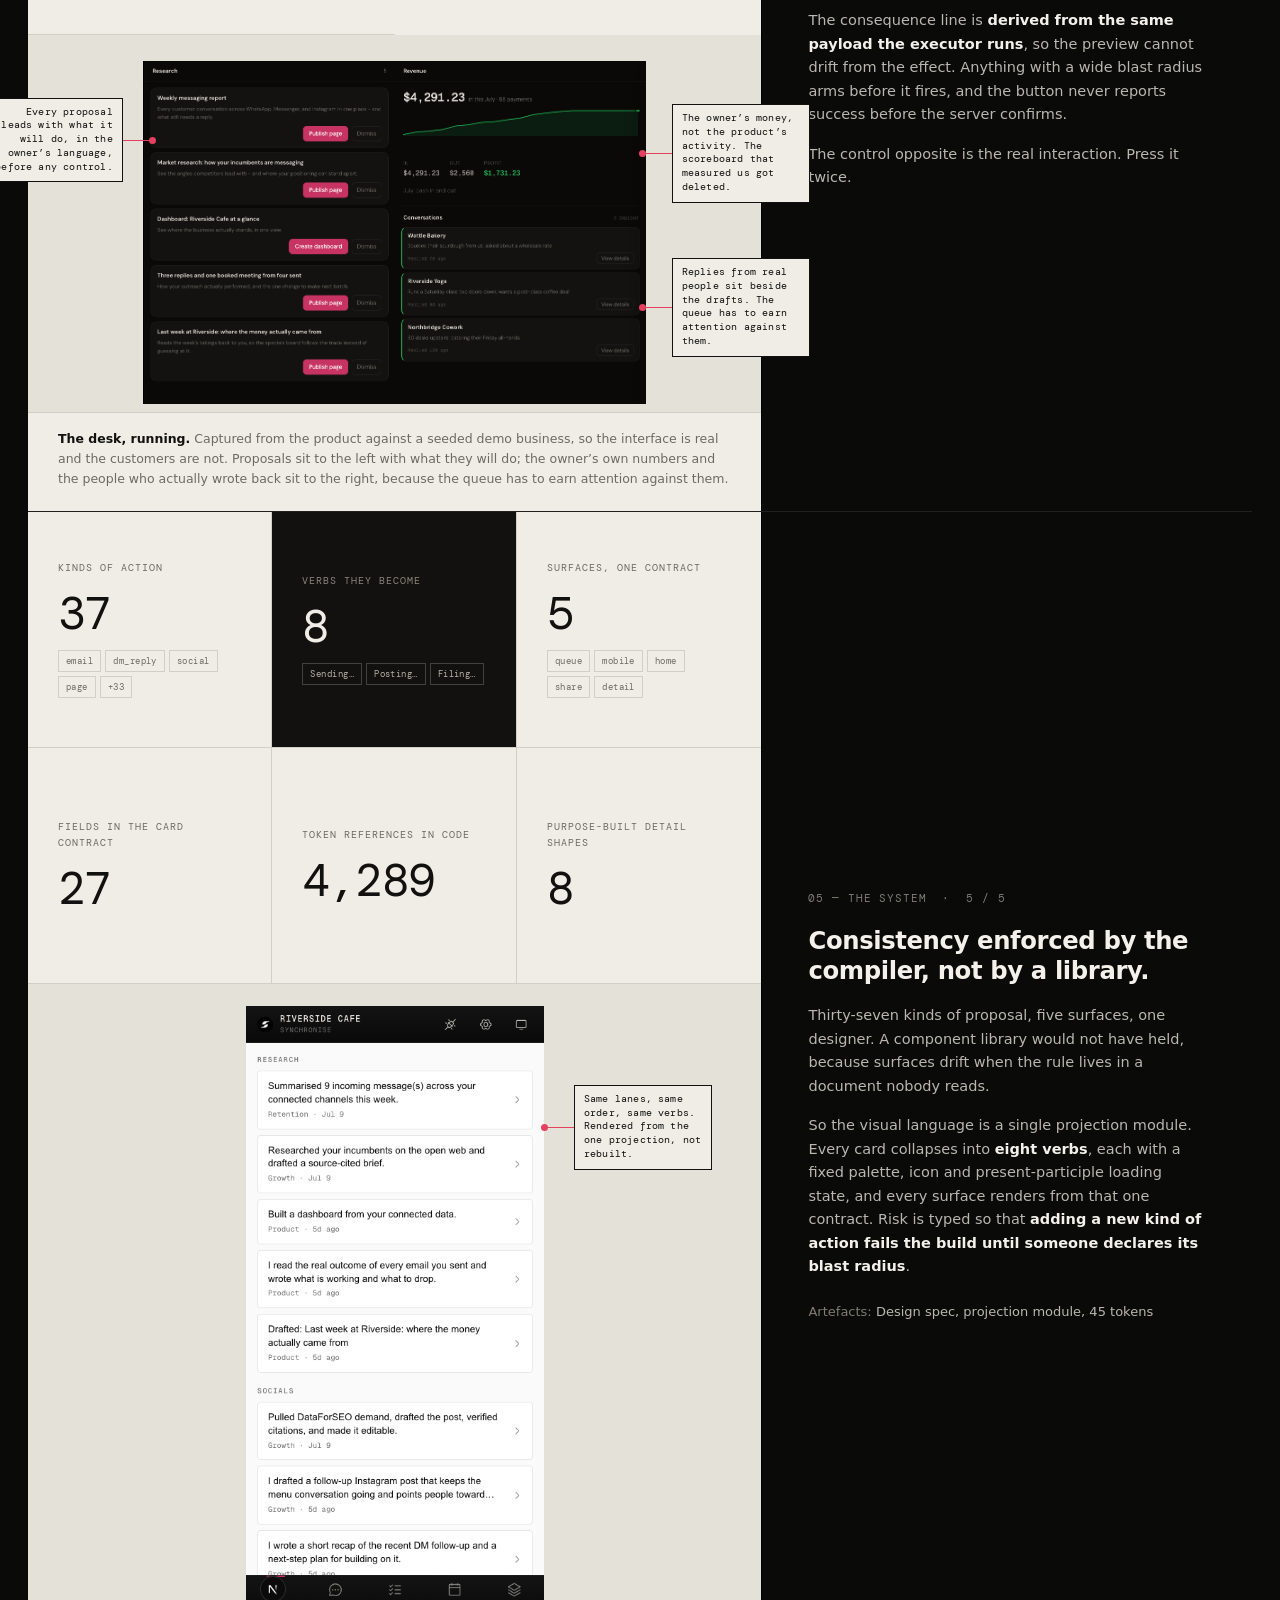
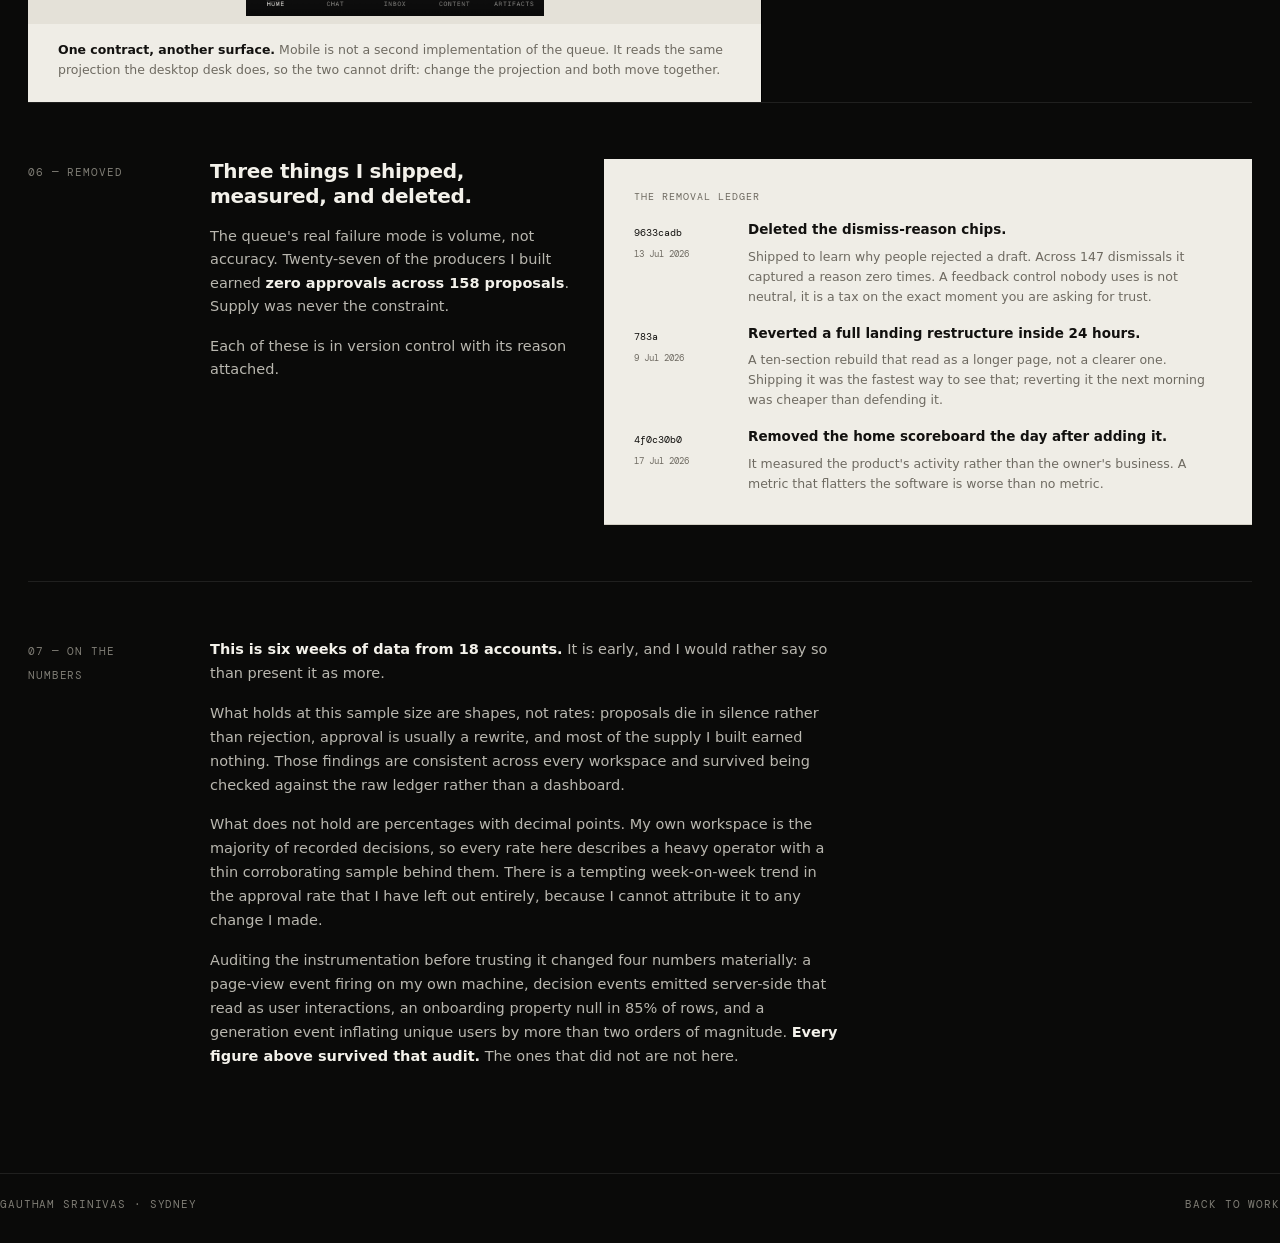
==== commit 244095ad: "The case study reads top to bottom again, in the typeface it declared Drops the horizontal filmstrip" ====
--- a/synchronise.html
+++ b/synchronise.html
@@ -5,6 +5,11 @@
 <meta name="viewport" content="width=device-width, initial-scale=1" />
 <title>Synchronise AI — Designing the approval moment</title>
 <meta name="description" content="A product design case study: designing how a person approves what an AI wants to do on their behalf. Six weeks of measured usage, and what it changed." />
+<link rel="preconnect" href="https://fonts.googleapis.com" />
+<link rel="preconnect" href="https://fonts.gstatic.com" crossorigin />
+<link href="https://fonts.googleapis.com/css2?family=DM+Mono:wght@400;500&display=swap" rel="stylesheet" />
+<link rel="preconnect" href="https://api.fontshare.com" />
+<link rel="stylesheet" href="https://api.fontshare.com/v2/css?f[]=switzer@400,500,600,700&display=swap" />
 <style>
   :root {
     --bg:#0A0A09; --panel:#101010; --ink:#F3F1EA; --ink-2:#B9B7AF; --muted:#7E7C74;
@@ -12,7 +17,7 @@
     /* The media panels are a pale field, as in the reference. Ink on that field
        is the page's dark ground, so the two halves stay one system. */
     --field:#EFEDE6; --field-2:#E4E1D8; --field-line:#D3CFC4; --field-ink:#12110F; --field-muted:#6E6A61;
-    --sans:"Inter",system-ui,-apple-system,sans-serif; --mono:"DM Mono",ui-monospace,monospace;
+    --sans:"Switzer","Inter",system-ui,-apple-system,sans-serif; --mono:"DM Mono",ui-monospace,monospace;
   }
   *,*::before,*::after { box-sizing:border-box; }
   html,body { margin:0; padding:0; }
@@ -123,51 +128,34 @@
     .anno-t { font-size:8.5px; width:124px; padding:4px 6px; }
   }
 
-  /* ---------- the deck ----------
-     Five panels side by side. Scrolling down the tall outer section drives the
-     track sideways, so the argument reads as one continuous move rather than
-     five stacked sections. Panels are full-bleed and separated by a single hard
-     rule, as in the reference: no rounded corners, no gutter, edge to edge. */
-  .hscroll { height:520vh; position:relative; }
-  .hs-sticky { position:sticky; top:0; height:100vh; overflow:hidden; border-bottom:1px solid var(--line); }
-  /* Panel width is measured in px by the script, not 100vw: vw includes the
-     scrollbar, which would push each panel a little wider than the visible area
-     and clip the right edge of every text column. */
-  .hs-track { display:flex; height:100%; width:calc(5 * var(--pw, 100vw)); will-change:transform; }
-  .hp { width:var(--pw, 100vw); height:100%; display:grid; grid-template-columns:minmax(0,3fr) minmax(0,2fr); border-right:1px solid #000; }
-  .hp:last-child { border-right:0; }
-  .hp-vis { min-width:0; overflow-y:auto; overflow-x:hidden; background:var(--field); border-right:1px solid #000;
+  /* ---------- the panels ----------
+     Two columns per section: the pale evidence field beside the argument that
+     reads it. Stacked vertically and scrolled normally; the page never takes
+     the scroll away from the reader. Full bleed, one hard rule between halves,
+     as in the reference. */
+  .hscroll { display:block; }
+  .hs-sticky { display:block; }
+  .hs-track { display:block; }
+  .hp { display:grid; grid-template-columns:minmax(0,3fr) minmax(0,2fr);
+        border-bottom:1px solid var(--line); align-items:stretch; }
+  .hp-vis { min-width:0; background:var(--field); border-right:1px solid #000;
             display:flex; flex-direction:column; justify-content:center; }
-  /* Flex children do not shrink by default, and these grids were sized for a
-     full-width column, so without this they spill past both panel edges. */
-  .hp-vis > * { width:100%; min-width:0; flex:none; }
+  .hp-vis > * { width:100%; min-width:0; }
   .hp-vis > .field, .hp-vis > .shot { border-bottom:0; }
-  .hp-vis .cell { min-height:0; padding:22px clamp(16px,1.9vw,28px); }
-  .hp-vis .bignum { font-size:clamp(30px,2.9vw,42px); }
-  .hp-vis .shot { padding:22px clamp(96px,10vw,140px) 6px; }
-  .hp-vis .fnrow { grid-template-columns:minmax(0,116px) minmax(0,1fr) 64px; gap:10px; }
-  .hp-vis .brow { grid-template-columns:minmax(0,96px) minmax(0,1fr) 46px; gap:9px; }
-  .hp-vis .led-i { grid-template-columns:78px minmax(0,1fr); gap:14px; }
-  /* Generous side padding: the track lands a few pixels off a panel boundary
-     mid-scroll, and a tight text column would clip its last glyph there. */
-  .hp-txt { min-width:0; overflow-y:auto; display:flex; flex-direction:column; justify-content:center;
-            padding:0 clamp(34px,4.6vw,76px); }
+  .hp-vis .shot { padding:26px clamp(80px,9vw,150px) 8px; }
+  .hp-vis .shot-m { padding:22px clamp(120px,17vw,290px) 8px; }
+  .shot-m img { max-height:620px; width:auto; margin:0 auto; }
+  .hp-txt { min-width:0; display:flex; flex-direction:column; justify-content:center;
+            padding:clamp(38px,4vw,64px) clamp(30px,3.6vw,60px); }
   .hp-n { display:block; margin-bottom:18px; }
   .hp-txt .rowtext { position:static; }
-  .hp-txt .rowtext h2 { font-size:clamp(21px,2vw,29px); margin-bottom:18px; }
-  .hp-txt .rowtext p { font-size:clamp(13.5px,1.02vw,15.5px); }
-  .hs-prog { position:absolute; left:0; right:0; bottom:0; height:2px; background:rgba(255,255,255,0.10); }
-  .hs-prog span { display:block; height:100%; width:0; background:var(--ink); }
-
-  /* Narrow or reduced-motion: no sticky track, panels stack, page reads down. */
-  @media (max-width:900px), (prefers-reduced-motion:reduce) {
-    .hscroll { height:auto; }
-    .hs-sticky { position:static; height:auto; overflow:visible; }
-    .hs-track { display:block; width:auto; transform:none !important; }
-    .hp { width:auto; height:auto; grid-template-columns:minmax(0,1fr); border-right:0; border-bottom:1px solid var(--line); }
-    .hp-vis { overflow:visible; border-right:0; }
-    .hp-txt { overflow:visible; padding:26px clamp(18px,4vw,34px) 40px; }
-    .hs-prog { display:none; }
+  .hp-txt .rowtext h2 { font-size:clamp(21px,1.9vw,28px); margin-bottom:18px; }
+  .hs-prog { display:none; }
+
+  @media (max-width:900px) {
+    .hp { grid-template-columns:minmax(0,1fr); }
+    .hp-vis { border-right:0; border-bottom:1px solid var(--field-line); }
+    .hp-txt { padding:26px clamp(18px,4vw,34px) 40px; }
   }
 
   /* ---------- removals ---------- */
@@ -412,7 +400,17 @@
         <div class="cell"><span class="cell-k">Fields in the card contract</span><span class="bignum">27</span></div>
         <div class="cell"><span class="cell-k">Token references in code</span><span class="bignum">4,289</span></div>
         <div class="cell"><span class="cell-k">Purpose-built detail shapes</span><span class="bignum">8</span></div>
-      </div></div>
+      </div>
+      <div class="shot shot-m">
+        <div class="shot-fig">
+          <img src="shot-mobile.png" alt="The same queue rendered on the mobile surface, with the same verbs and the same order." width="420" height="860" loading="lazy">
+          <div class="anno" style="top:13%; left:99%">
+            <span class="anno-d"></span><span class="anno-l"></span>
+            <span class="anno-t">Same lanes, same order, same verbs. Rendered from the one projection, not rebuilt.</span>
+          </div>
+        </div>
+      </div>
+      <div class="shot-cap"><b>One contract, another surface.</b> Mobile is not a second implementation of the queue. It reads the same projection the desktop desk does, so the two cannot drift: change the projection and both move together.</div></div>
           <div class="hp-txt">
             <span class="mono hp-n">05 &mdash; The system &nbsp;&middot;&nbsp; 5 / 5</span>
             <div class="rowtext">
@@ -424,7 +422,6 @@
           </div>
         </article>
         </div>
-        <div class="hs-prog" aria-hidden><span id="hsbar"></span></div>
       </div>
     </section>
 
@@ -476,37 +473,6 @@
   </footer>
 
 <script>
-  // Vertical scroll drives the deck sideways. Bails out entirely when the track
-  // is stacked (narrow viewport or reduced motion), so the CSS fallback is the
-  // only thing positioning panels there.
-  (function () {
-    var sec = document.getElementById('hs'), track = document.getElementById('hstrack'), bar = document.getElementById('hsbar');
-    if (!sec || !track) return;
-    var stacked = function () {
-      return window.matchMedia('(max-width:900px)').matches ||
-             window.matchMedia('(prefers-reduced-motion:reduce)').matches;
-    };
-    var ticking = false;
-    function frame() {
-      ticking = false;
-      if (stacked()) { track.style.transform = ''; return; }
-      var pw = sec.firstElementChild.clientWidth;
-      sec.style.setProperty('--pw', pw + 'px');
-      var travel = sec.offsetHeight - window.innerHeight;
-      if (travel <= 0) return;
-      var p = (window.scrollY - sec.offsetTop) / travel;
-      p = p < 0 ? 0 : p > 1 ? 1 : p;
-      // Whole pixels only. Sub-pixel offsets leave a panel a fraction off its
-      // border and clip the last glyph of every line in the text column.
-      track.style.transform = 'translate3d(-' + Math.round(p * 4 * pw) + 'px,0,0)';
-      if (bar) bar.style.width = (p * 100) + '%';
-    }
-    function onScroll() { if (!ticking) { ticking = true; requestAnimationFrame(frame); } }
-    window.addEventListener('scroll', onScroll, { passive: true });
-    window.addEventListener('resize', onScroll);
-    frame();
-  })();
-
   // The shipped interaction, reproduced: idle -> armed -> sending -> done.
   // The label never claims success before the server has confirmed it.
   (function () {
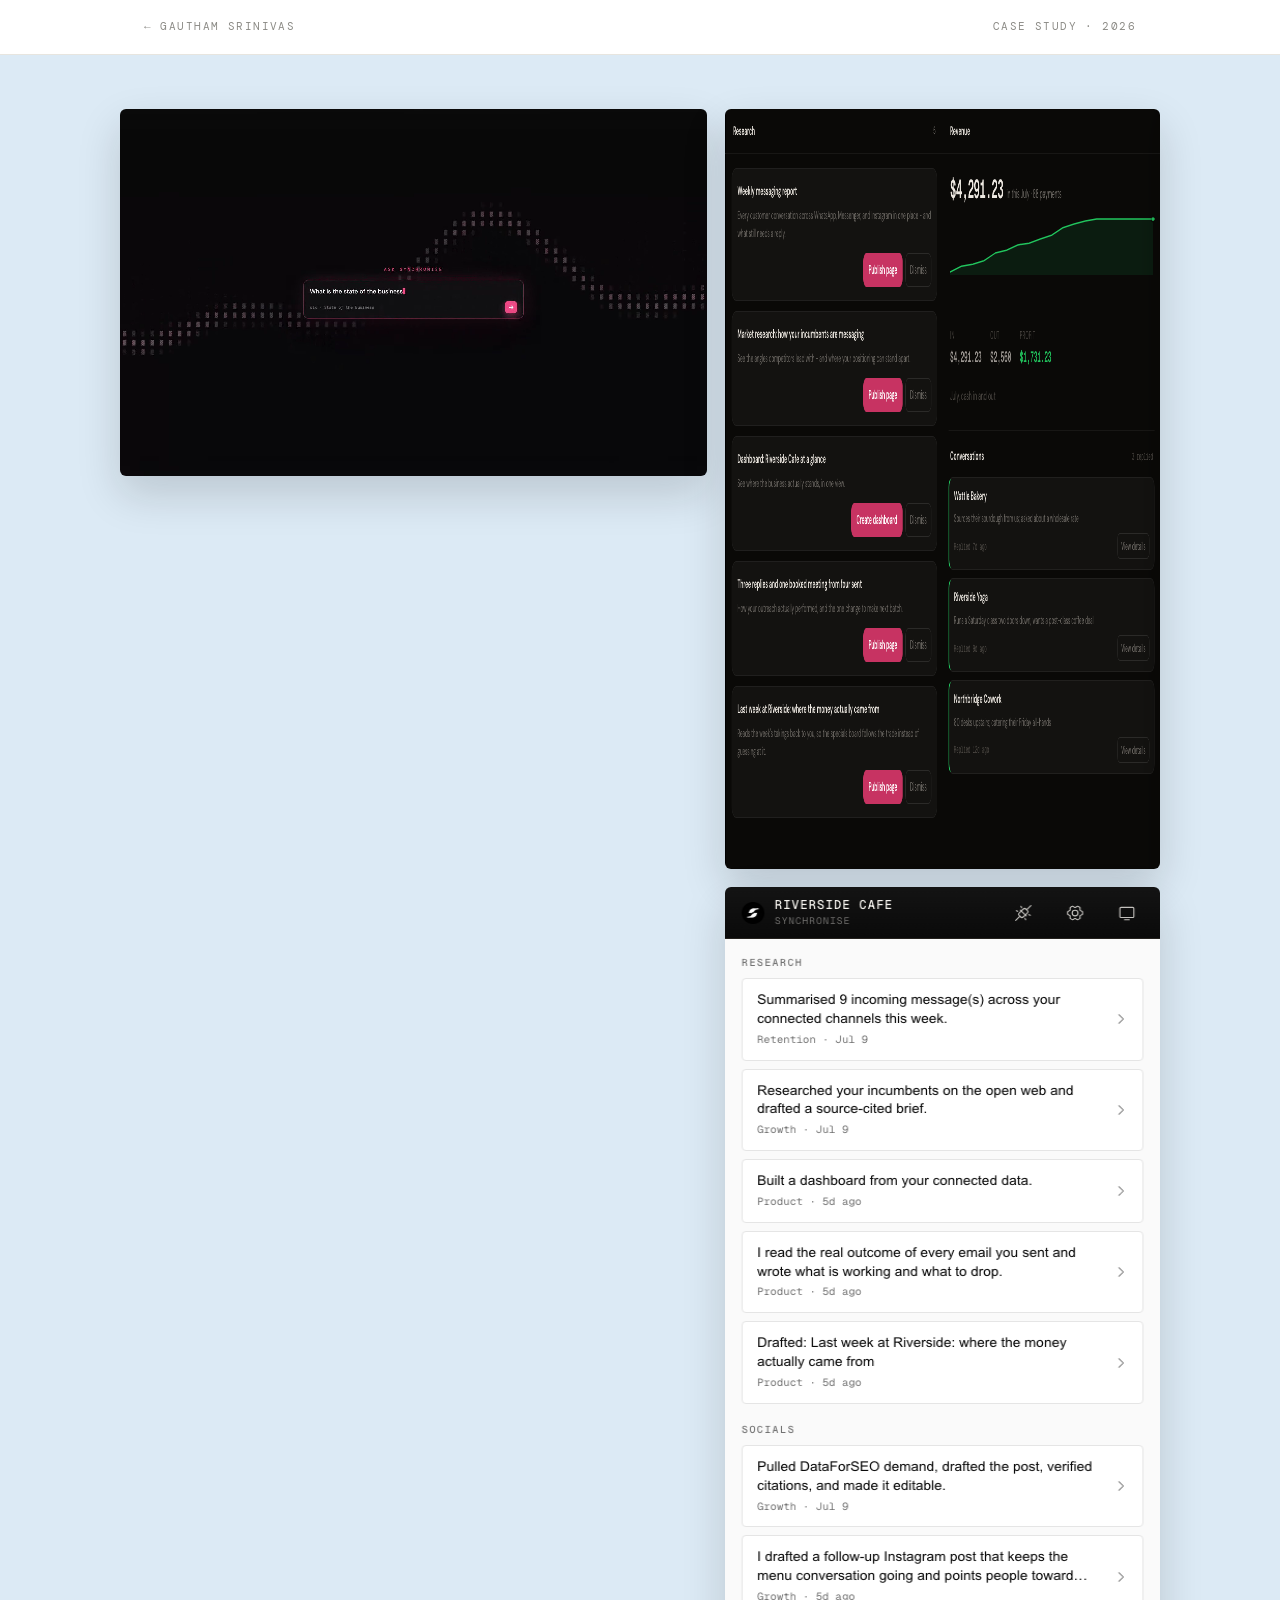
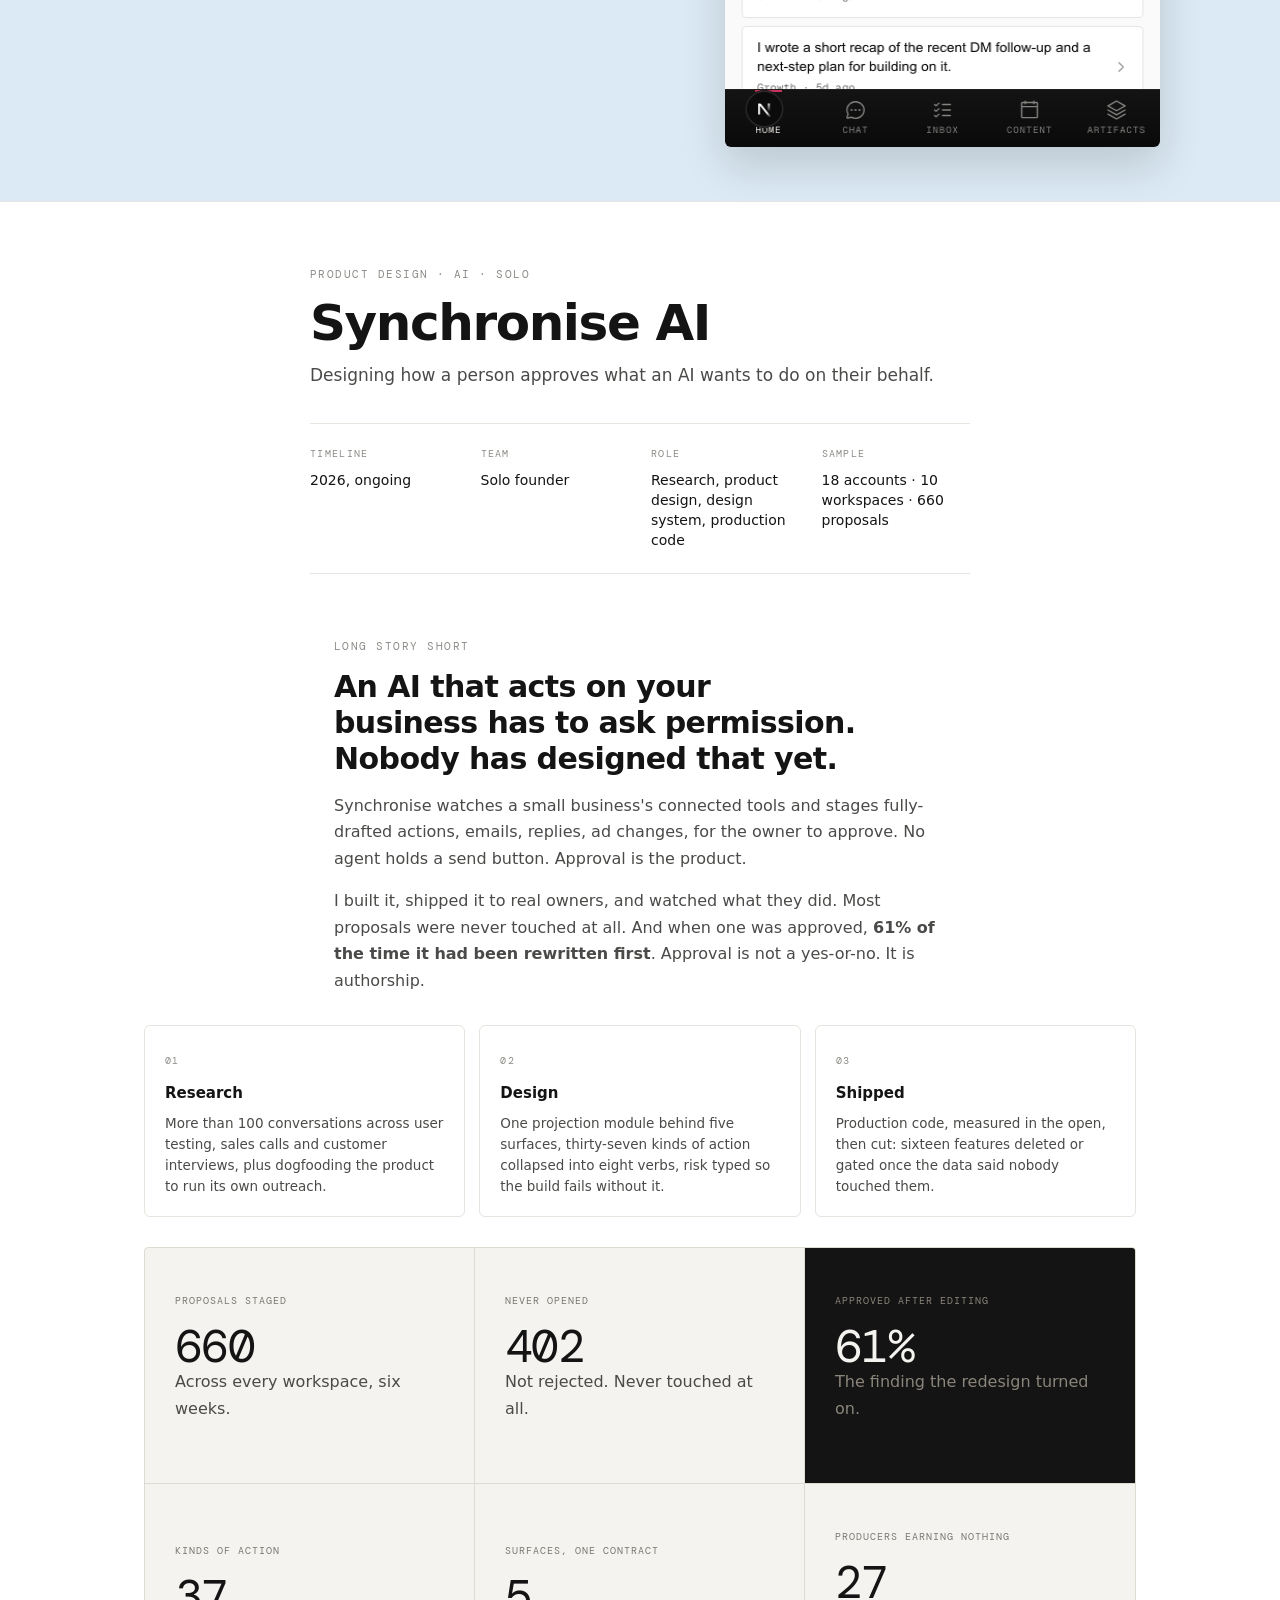
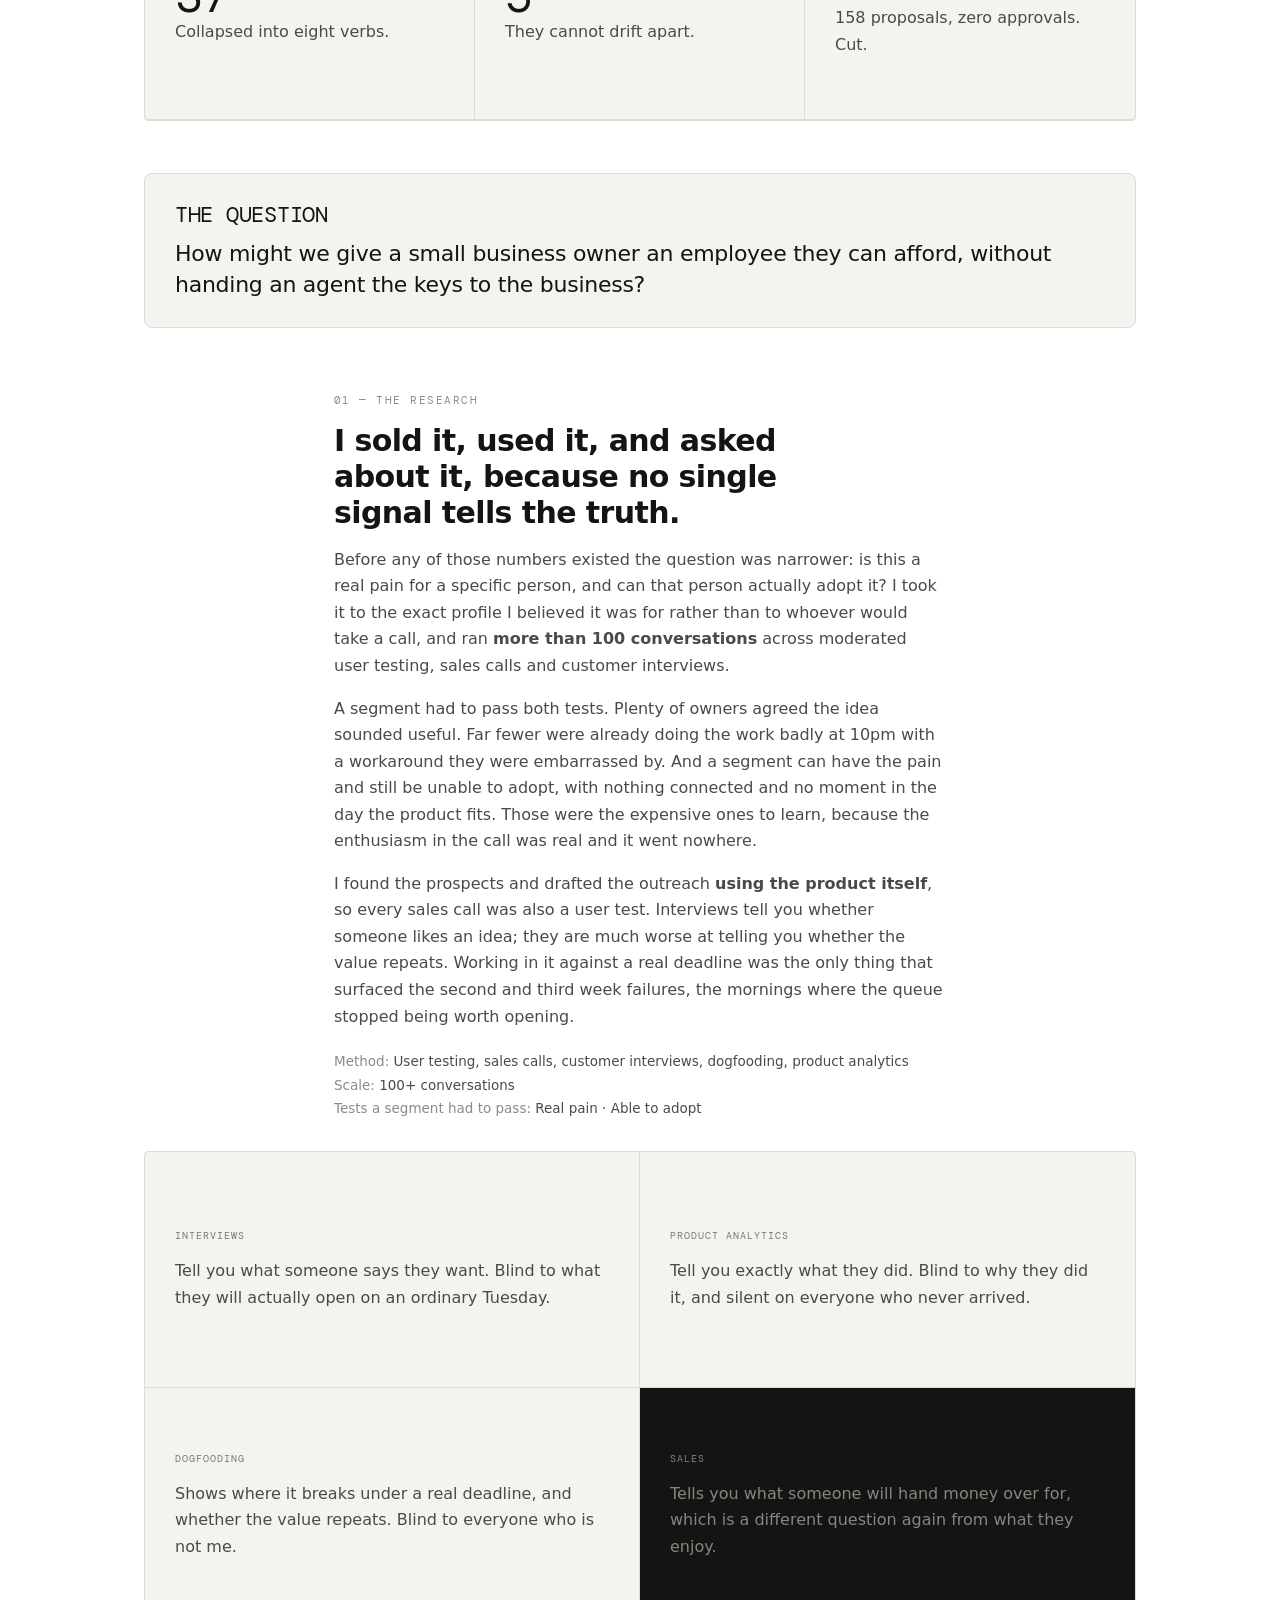
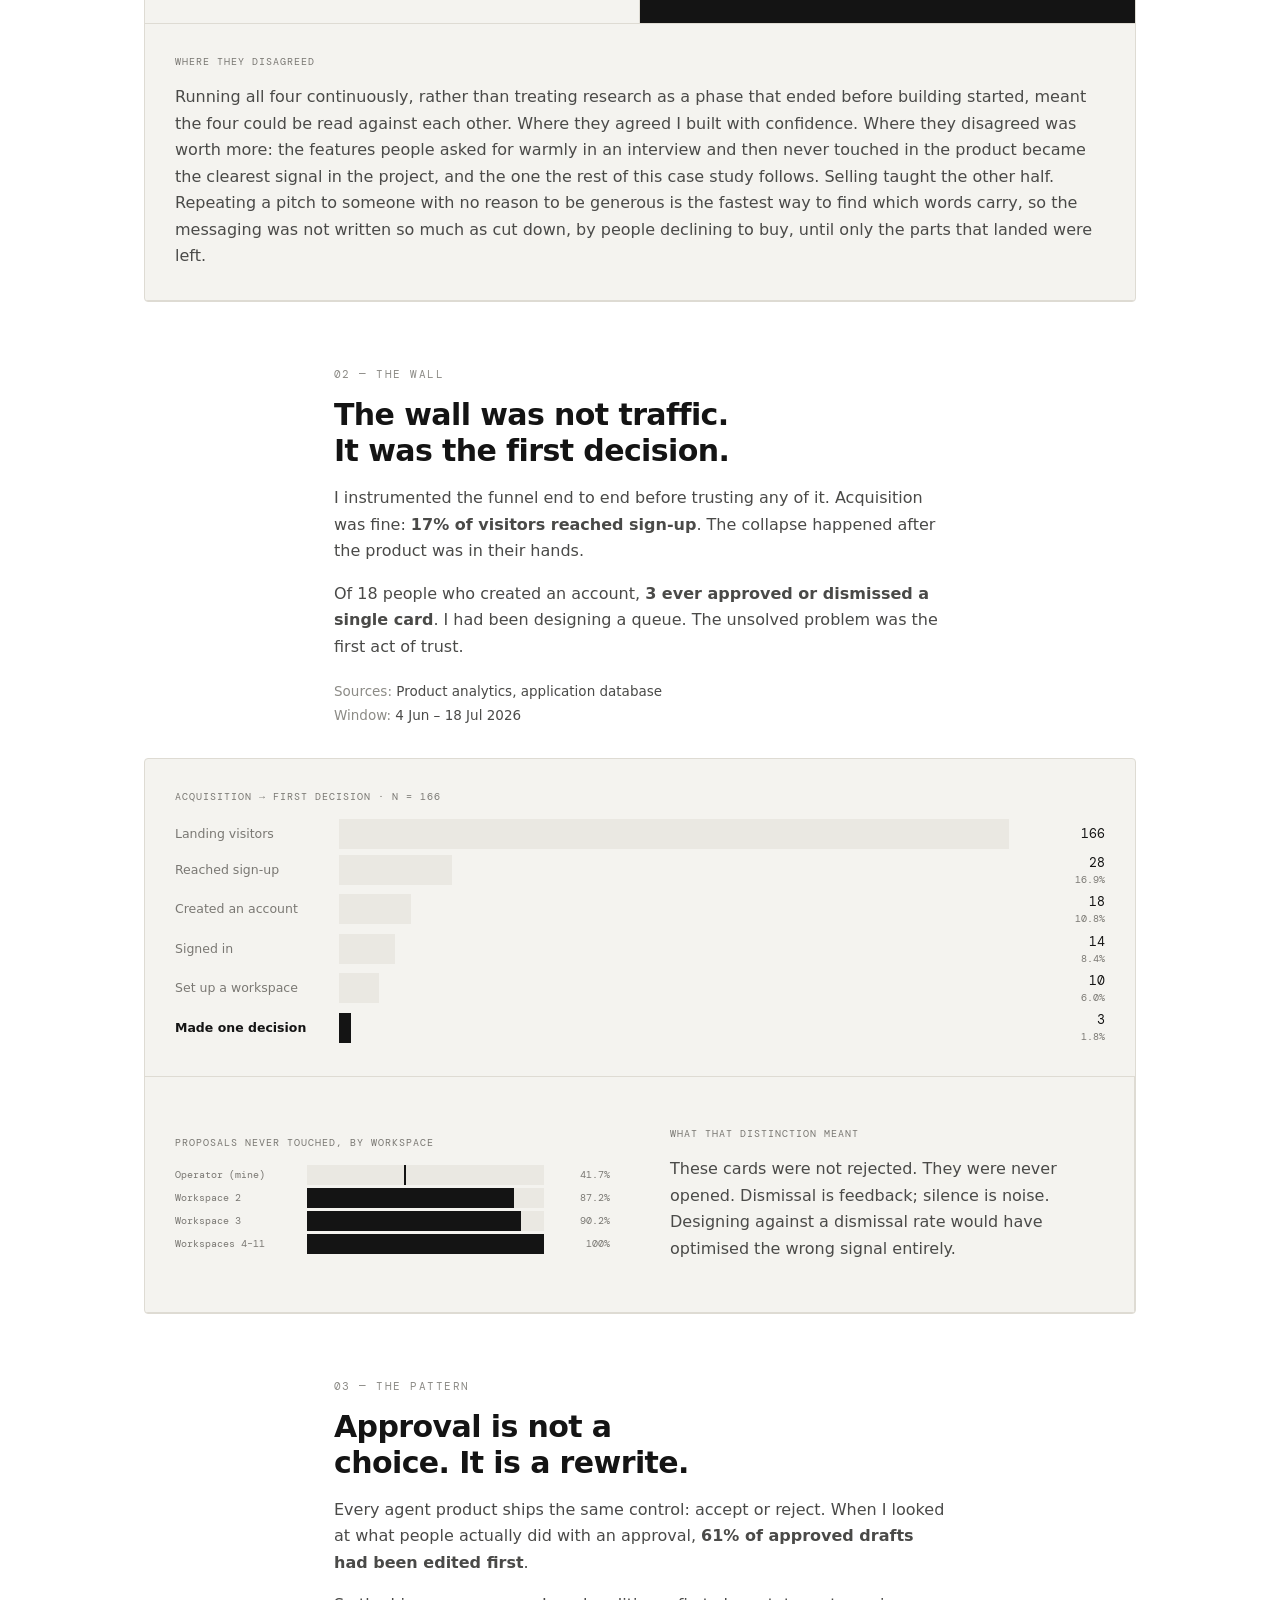
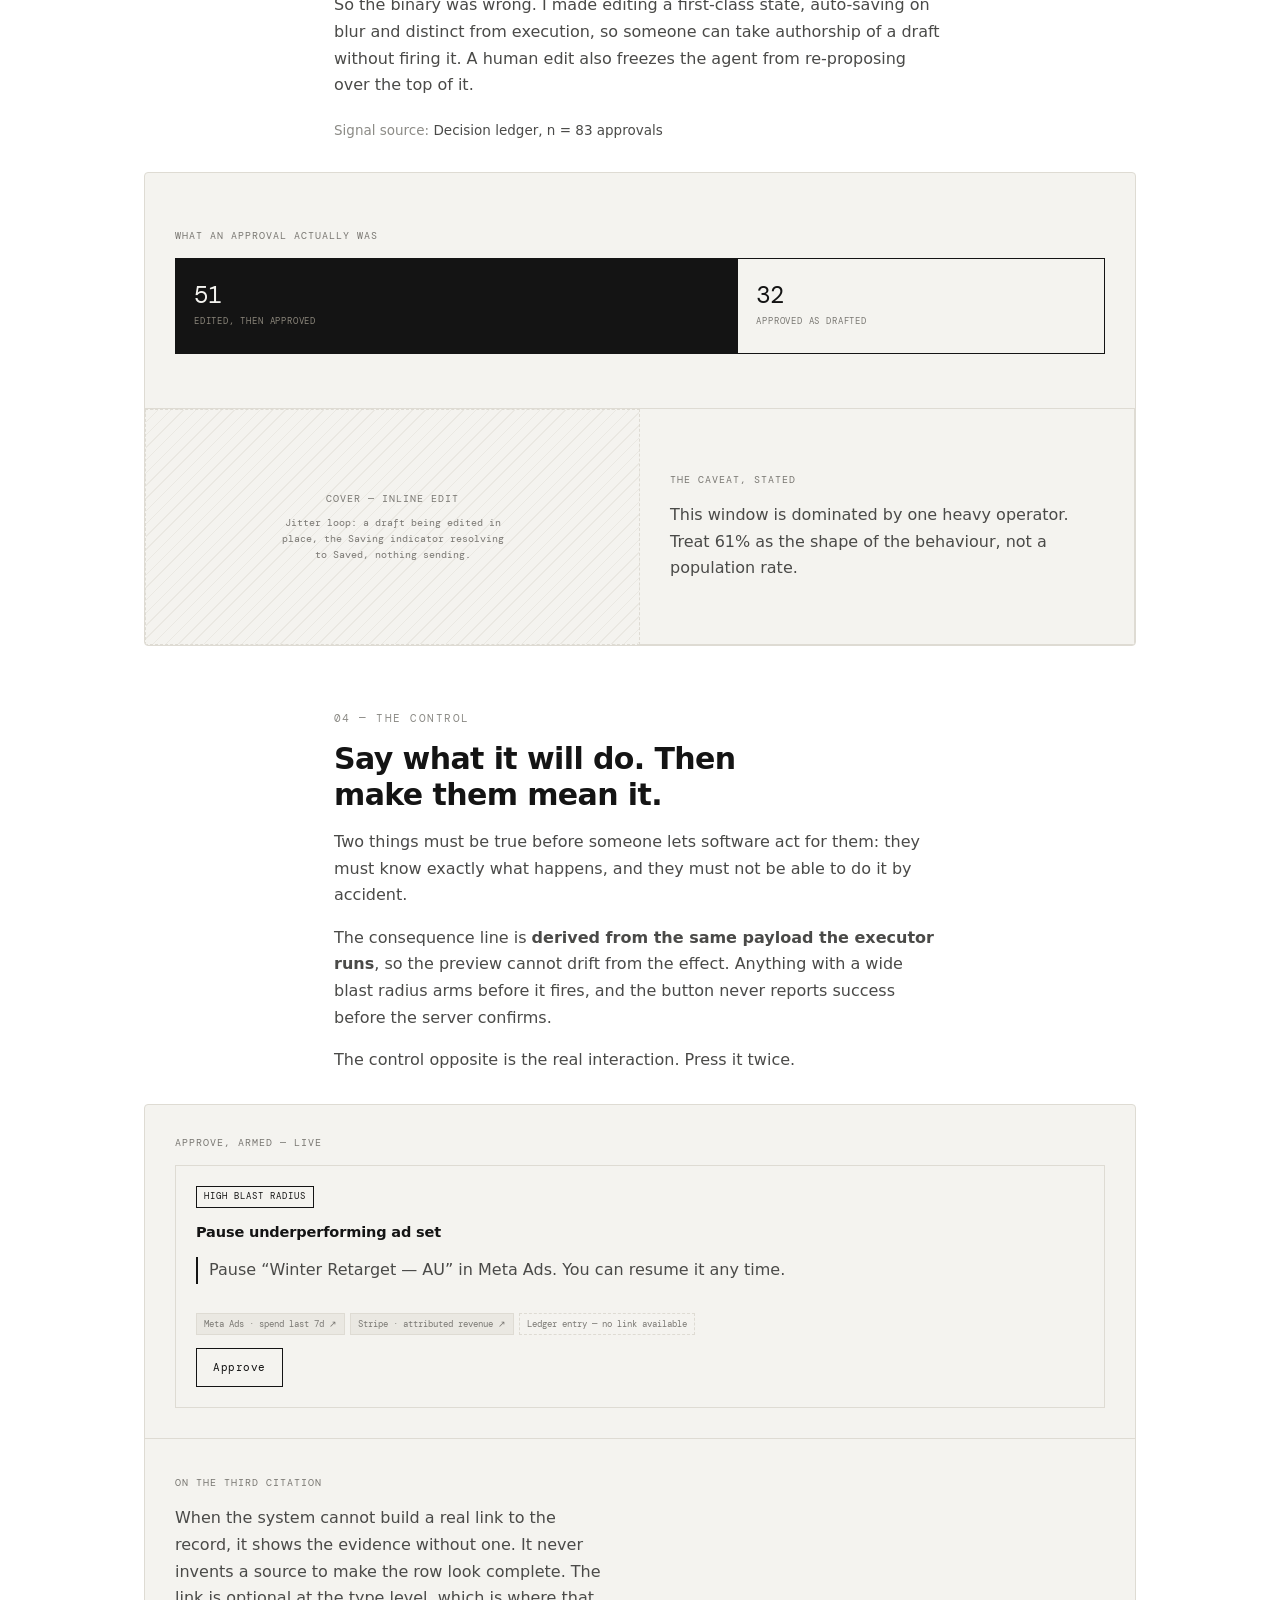
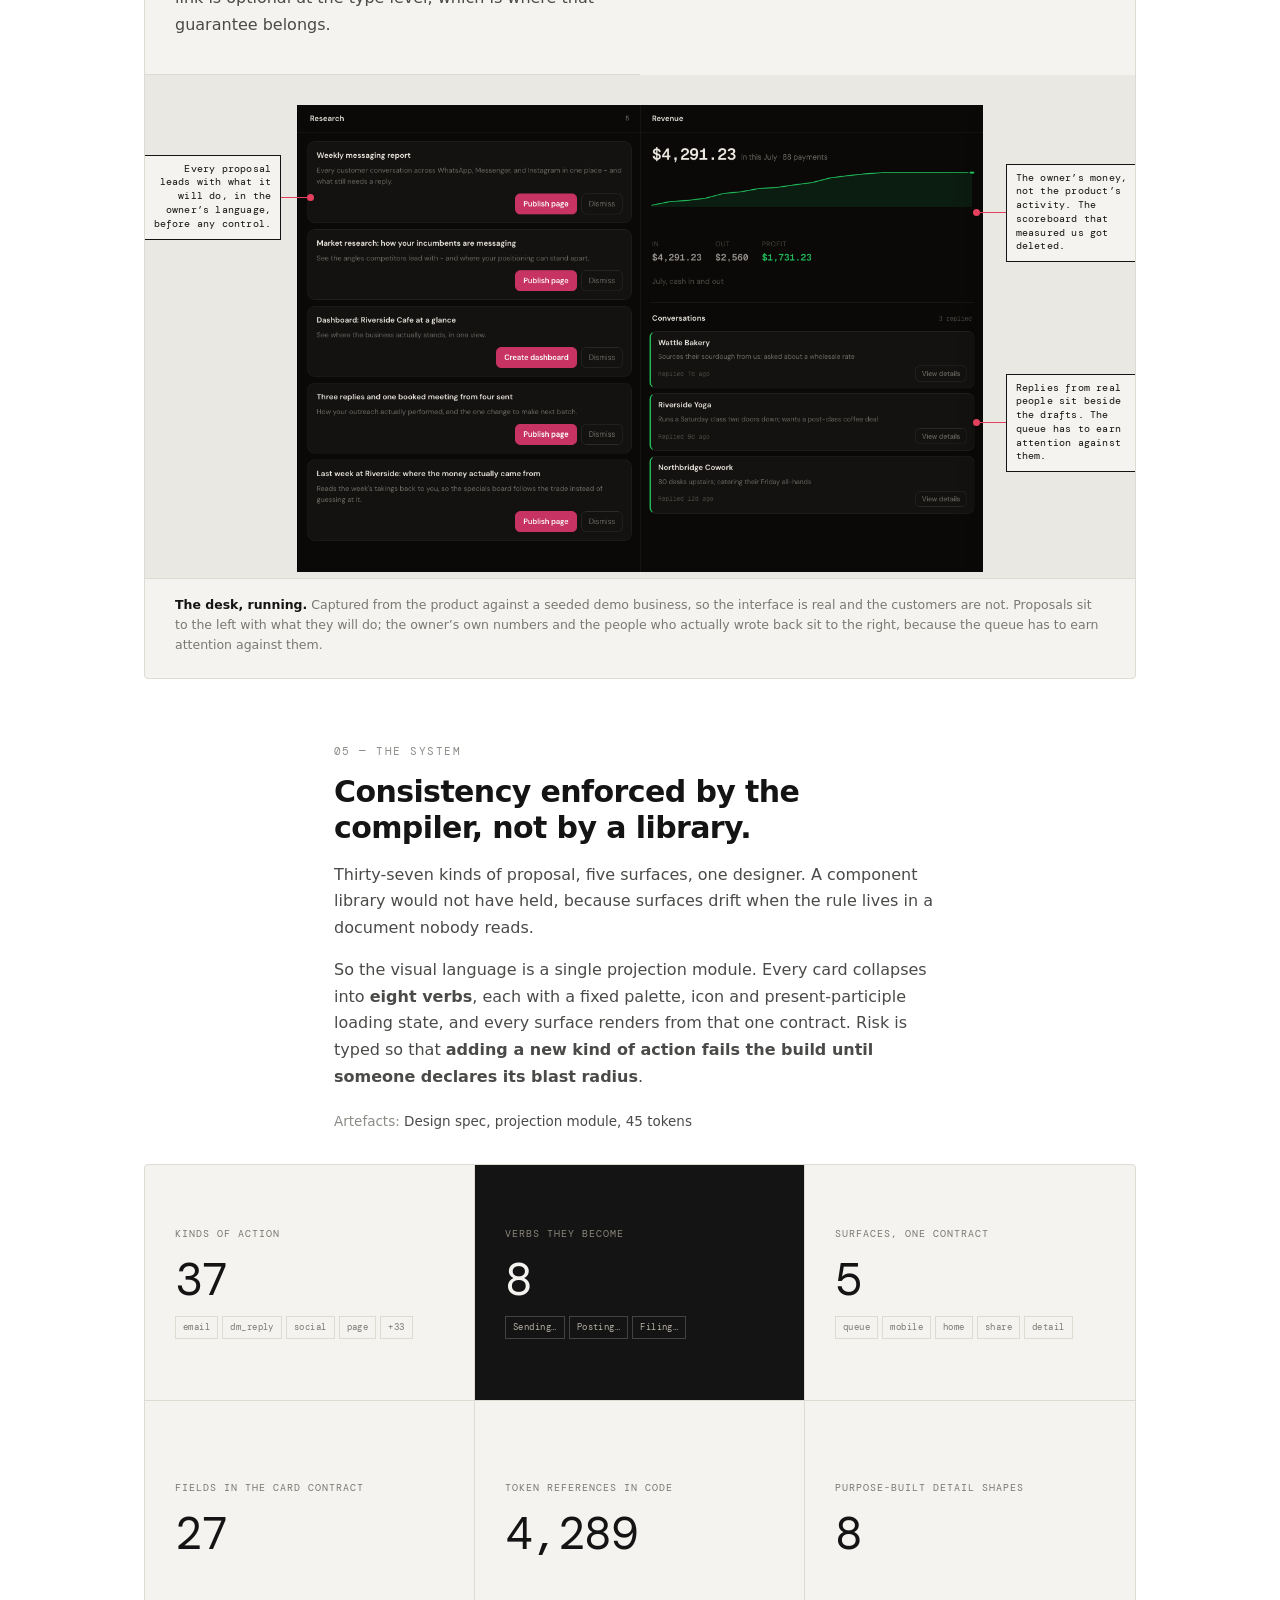
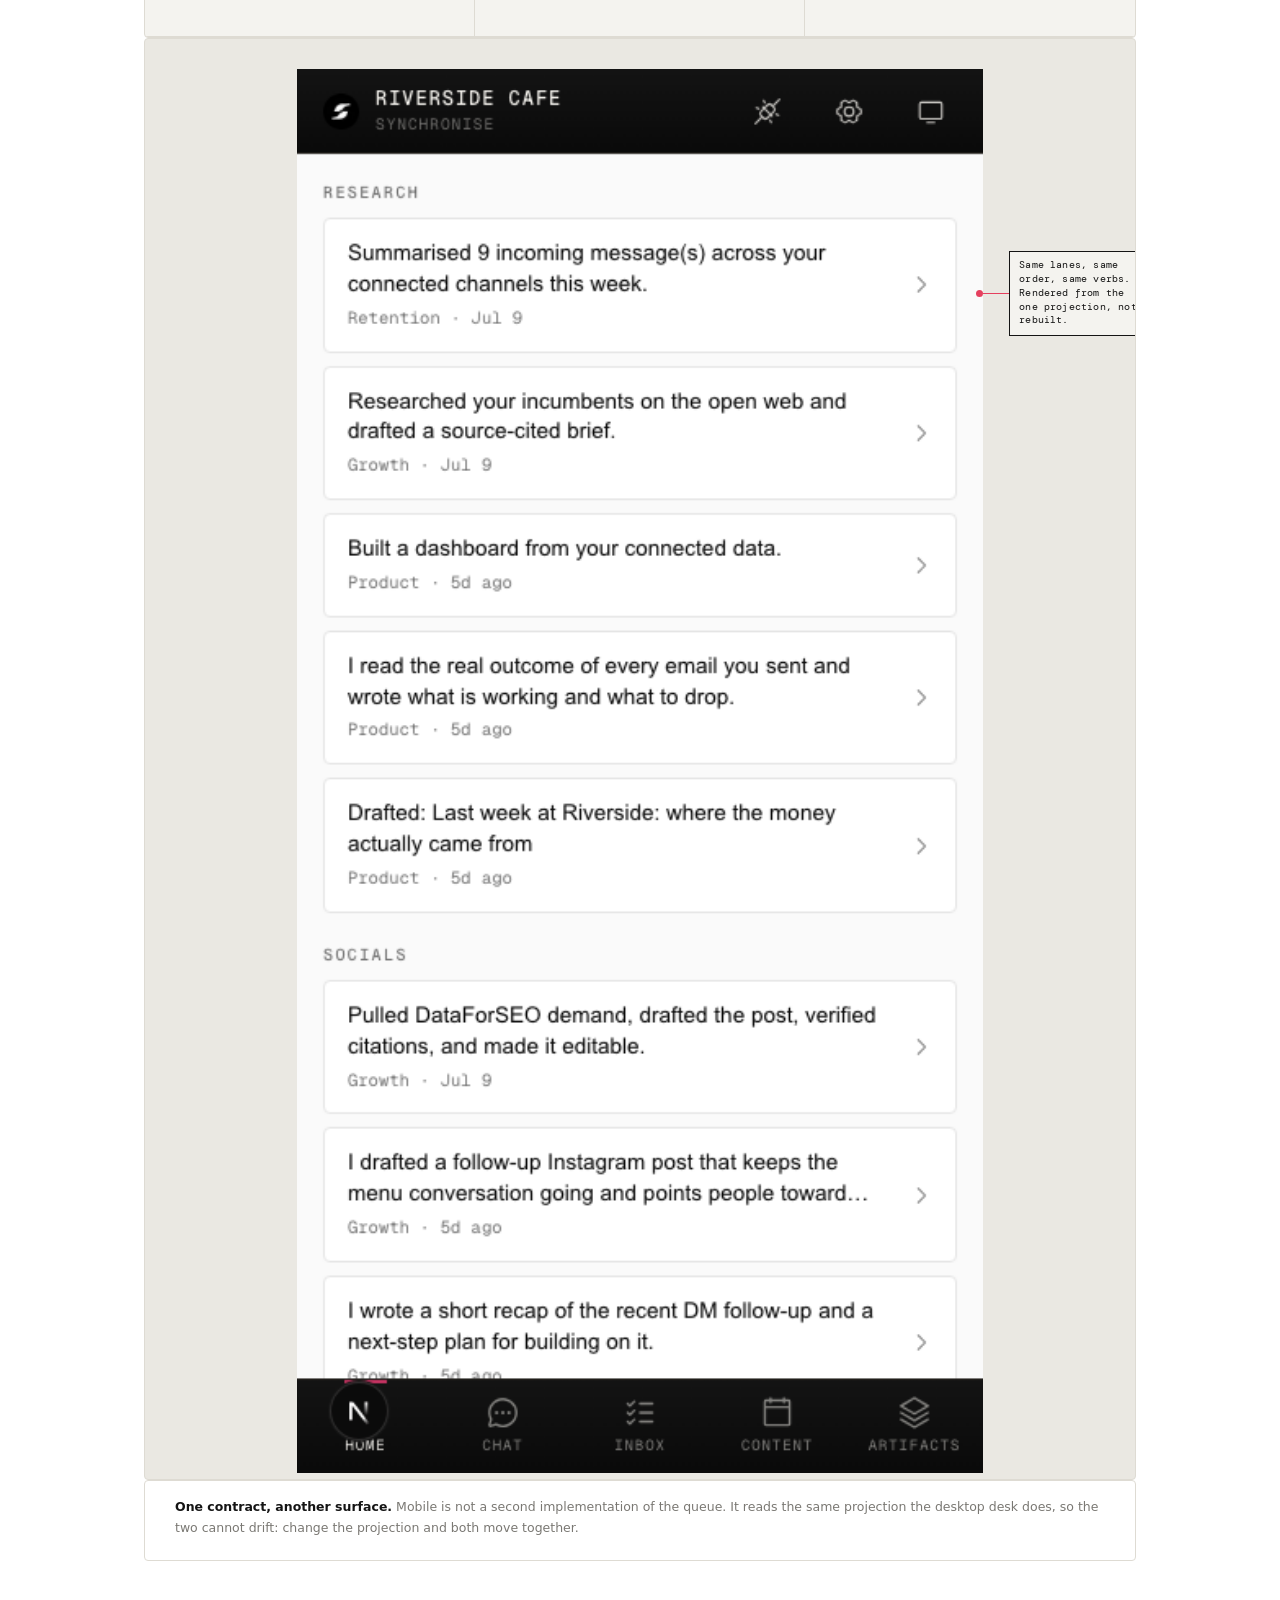
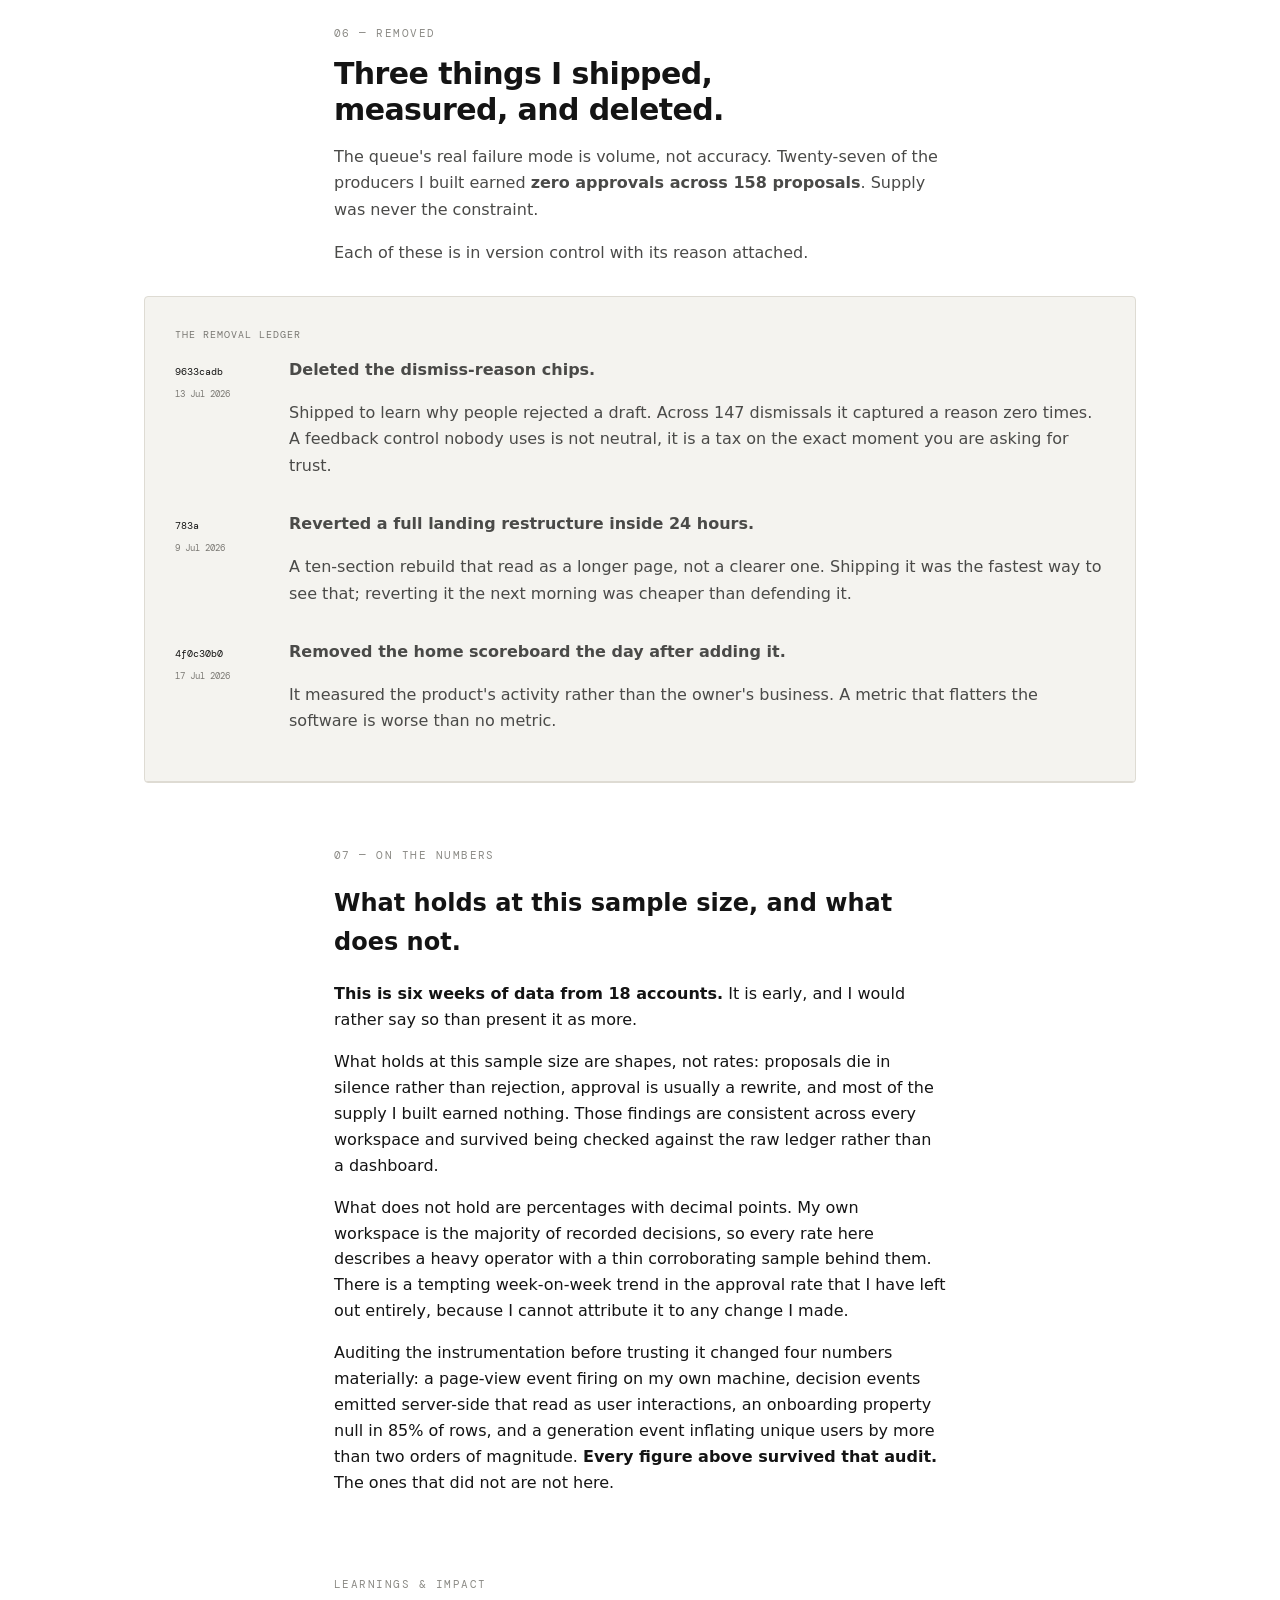
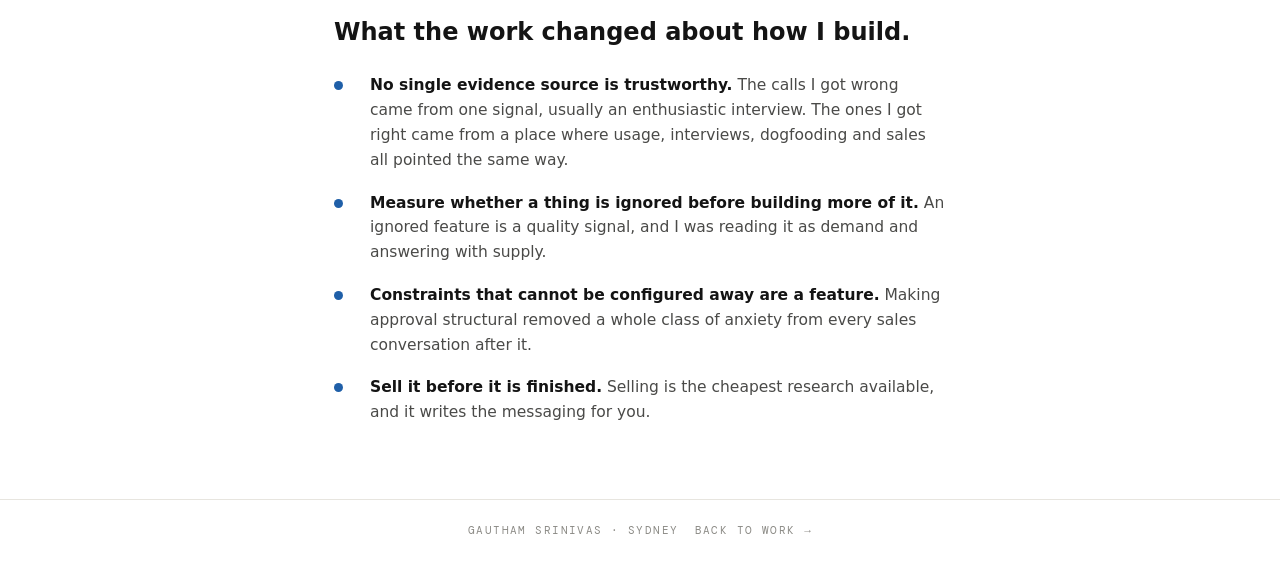
==== commit 6b0a9d16: "Rebuild the case study in the reference's layout Matches the SoFi page structure directly: a full-bl" ====
--- a/synchronise.html
+++ b/synchronise.html
@@ -12,40 +12,81 @@
 <link rel="stylesheet" href="https://api.fontshare.com/v2/css?f[]=switzer@400,500,600,700&display=swap" />
 <style>
   :root {
-    --bg:#0A0A09; --panel:#101010; --ink:#F3F1EA; --ink-2:#B9B7AF; --muted:#7E7C74;
-    --line:rgba(255,255,255,0.09); --line-2:rgba(255,255,255,0.16);
-    /* The media panels are a pale field, as in the reference. Ink on that field
-       is the page's dark ground, so the two halves stay one system. */
-    --field:#EFEDE6; --field-2:#E4E1D8; --field-line:#D3CFC4; --field-ink:#12110F; --field-muted:#6E6A61;
+    --bg:#FFFFFF; --ink:#141414; --ink-2:#4A4A48; --muted:#8C8B86;
+    --line:#E7E5DF; --line-2:#D6D3CB;
+    --field:#F4F3EF; --field-2:#EAE8E2; --field-line:#DEDBD3; --field-ink:#141414; --field-muted:#7A7873;
+    --tint:#DCEAF5; --accent:#1F5FA8;
     --sans:"Switzer","Inter",system-ui,-apple-system,sans-serif; --mono:"DM Mono",ui-monospace,monospace;
   }
   *,*::before,*::after { box-sizing:border-box; }
   html,body { margin:0; padding:0; }
-  img,svg { display:block; max-width:100%; }
+  img,svg,video { display:block; max-width:100%; }
   a { color:inherit; text-decoration:none; }
   button { font:inherit; }
-  body { background:var(--bg); color:var(--ink); font-family:var(--sans); font-size:15px; line-height:1.6; -webkit-font-smoothing:antialiased; }
-
-  .wrap { max-width:1560px; margin:0 auto; padding:0 28px; }
-  .mono { font-family:var(--mono); font-size:11px; text-transform:uppercase; letter-spacing:0.08em; color:var(--muted); }
-
-  /* ---------- nav ---------- */
+  body { background:var(--bg); color:var(--ink); font-family:var(--sans); font-size:16px; line-height:1.62; -webkit-font-smoothing:antialiased; }
+
+  /* One narrow reading column; figures break out wider. */
+  .col { max-width:660px; margin:0 auto; padding:0 24px; }
+  .wide { max-width:1040px; margin:0 auto; padding:0 24px; }
+  .mono { font-family:var(--mono); font-size:11px; text-transform:uppercase; letter-spacing:0.13em; color:var(--muted); }
+
   .nav { border-bottom:1px solid var(--line); }
-  .nav-in { display:flex; justify-content:space-between; align-items:center; padding:18px 0; gap:20px; }
+  .nav-in { display:flex; justify-content:space-between; align-items:center; padding:18px 24px; gap:20px; max-width:1040px; margin:0 auto; }
   .nav a.back:hover { color:var(--ink); }
 
-  /* ---------- rows: sticky text column beside a large media panel ---------- */
-  .row { display:grid; grid-template-columns:minmax(0,148px) minmax(0,360px) minmax(0,1fr); gap:34px; padding:56px 0; border-bottom:1px solid var(--line); align-items:start; }
-  .rowlabel { position:sticky; top:34px; }
-  .rowtext { position:sticky; top:34px; }
-  .rowtext p { margin:0 0 16px; color:var(--ink-2); font-size:14.5px; line-height:1.62; }
-  .rowtext p:last-of-type { margin-bottom:0; }
+  /* Hero band: the product, edge to edge, on a tint. */
+  .hero { background:var(--tint); padding:54px 24px; border-bottom:1px solid var(--line); }
+  .hero-in { max-width:1040px; margin:0 auto; display:grid; grid-template-columns:1.35fr 1fr; gap:18px; align-items:start; }
+  .hero video, .hero img { width:100%; border-radius:6px; box-shadow:0 18px 44px rgba(20,20,20,0.16); }
+  .hero-stack { display:flex; flex-direction:column; gap:18px; }
+  @media (max-width:860px){ .hero-in { grid-template-columns:1fr; } }
+
+  /* Title block + meta table, as in the reference. */
+  .title { padding:64px 0 0; }
+  .title h1 { font-size:clamp(34px,4.4vw,50px); line-height:1.06; letter-spacing:-0.028em; font-weight:600; margin:14px 0 12px; }
+  .title .lede { font-size:17px; color:var(--ink-2); margin:0; }
+  .meta { display:grid; grid-template-columns:repeat(4,1fr); gap:22px; border-top:1px solid var(--line); border-bottom:1px solid var(--line); padding:22px 0; margin:34px 0 0; }
+  .meta dt { font-family:var(--mono); font-size:10px; text-transform:uppercase; letter-spacing:0.13em; color:var(--muted); }
+  .meta dd { margin:7px 0 0; font-size:14px; line-height:1.45; }
+  @media (max-width:720px){ .meta { grid-template-columns:1fr 1fr; } }
+
+  /* Section rhythm: kicker, headline, prose, then a figure with a caption. */
+  .sec { padding:64px 0 0; }
+  .kick { font-family:var(--mono); font-size:10.5px; text-transform:uppercase; letter-spacing:0.14em; color:var(--muted); margin:0 0 14px; }
+  .sec h2, .rowtext h2 { font-size:clamp(23px,2.4vw,30px); line-height:1.2; letter-spacing:-0.02em; font-weight:600; margin:0 0 16px; text-wrap:balance; }
+  .rowtext { position:static; }
+  .rowtext p, .sec p:not(.kick) { margin:0 0 16px; color:var(--ink-2); font-size:16px; line-height:1.66; }
   .rowtext p strong { color:var(--ink); font-weight:600; }
-  .rowtext h2 { font-size:20px; line-height:1.24; letter-spacing:-0.016em; font-weight:600; margin:0 0 16px; text-wrap:balance; }
-
-  .credits { margin-top:22px; font-size:13px; color:var(--muted); line-height:1.75; }
+  .credits { margin-top:20px; font-size:13.5px; color:var(--muted); line-height:1.75; }
   .credits b { color:var(--ink-2); font-weight:400; }
 
+  .fig { margin:30px auto 0; max-width:1040px; padding:0 24px; }
+  .fig > * { border:1px solid var(--field-line); border-radius:4px; overflow:hidden; }
+  .cap { max-width:660px; margin:14px auto 0; padding:0 24px; font-size:13.5px; color:var(--muted); }
+  .cap b { color:var(--ink); font-weight:600; }
+
+  /* Callout for the framing question. */
+  .hmw { max-width:1040px; margin:52px auto 0; padding:0 24px; }
+  .hmw-in { background:var(--field); border:1px solid var(--field-line); border-radius:8px; padding:26px 30px; }
+  .hmw-in p { margin:8px 0 0; font-size:clamp(18px,1.8vw,22px); line-height:1.4; letter-spacing:-0.012em; color:var(--ink); }
+
+  /* Three-up cards under the brief. */
+  .three { display:grid; grid-template-columns:repeat(3,1fr); gap:14px; max-width:1040px; margin:30px auto 0; padding:0 24px; }
+  .three .c { border:1px solid var(--line); border-radius:6px; padding:20px; }
+  .three .c .n { font-family:var(--mono); font-size:10px; letter-spacing:0.12em; color:var(--muted); }
+  .three .c h3 { font-size:15px; font-weight:600; margin:10px 0 7px; }
+  .three .c p { font-size:13.5px; color:var(--ink-2); margin:0; line-height:1.55; }
+  @media (max-width:820px){ .three { grid-template-columns:1fr; } }
+
+  /* Learnings. */
+  .learn { max-width:660px; margin:0 auto; padding:64px 24px 0; }
+  .learn ul { list-style:none; margin:22px 0 0; padding:0; display:flex; flex-direction:column; gap:18px; }
+  .learn li { display:grid; grid-template-columns:22px minmax(0,1fr); gap:14px; font-size:15.5px; color:var(--ink-2); line-height:1.6; }
+  .learn li b { color:var(--ink); font-weight:600; }
+  .learn .d { width:9px; height:9px; border-radius:50%; background:var(--accent); margin-top:8px; }
+
+  .foot { border-top:1px solid var(--line); margin-top:74px; padding:30px 24px 44px; }
+  .foot-in { max-width:1040px; margin:0 auto; display:flex; justify-content:space-between; gap:16px; flex-wrap:wrap; }
   /* ---------- the pale media field ---------- */
   .field { background:var(--field); color:var(--field-ink); min-width:0; }
   .grid2 { display:grid; grid-template-columns:1fr 1fr; }
@@ -128,35 +169,8 @@
     .anno-t { font-size:8.5px; width:124px; padding:4px 6px; }
   }
 
-  /* ---------- the panels ----------
-     Two columns per section: the pale evidence field beside the argument that
-     reads it. Stacked vertically and scrolled normally; the page never takes
-     the scroll away from the reader. Full bleed, one hard rule between halves,
-     as in the reference. */
-  .hscroll { display:block; }
-  .hs-sticky { display:block; }
-  .hs-track { display:block; }
-  .hp { display:grid; grid-template-columns:minmax(0,3fr) minmax(0,2fr);
-        border-bottom:1px solid var(--line); align-items:stretch; }
-  .hp-vis { min-width:0; background:var(--field); border-right:1px solid #000;
-            display:flex; flex-direction:column; justify-content:center; }
-  .hp-vis > * { width:100%; min-width:0; }
-  .hp-vis > .field, .hp-vis > .shot { border-bottom:0; }
-  .hp-vis .shot { padding:26px clamp(80px,9vw,150px) 8px; }
-  .hp-vis .shot-m { padding:22px clamp(120px,17vw,290px) 8px; }
-  .shot-m img { max-height:620px; width:auto; margin:0 auto; }
-  .hp-txt { min-width:0; display:flex; flex-direction:column; justify-content:center;
-            padding:clamp(38px,4vw,64px) clamp(30px,3.6vw,60px); }
-  .hp-n { display:block; margin-bottom:18px; }
-  .hp-txt .rowtext { position:static; }
-  .hp-txt .rowtext h2 { font-size:clamp(21px,1.9vw,28px); margin-bottom:18px; }
-  .hs-prog { display:none; }
-
   @media (max-width:900px) {
-    .hp { grid-template-columns:minmax(0,1fr); }
-    .hp-vis { border-right:0; border-bottom:1px solid var(--field-line); }
-    .hp-txt { padding:26px clamp(18px,4vw,34px) 40px; }
-  }
+        }
 
   /* ---------- removals ---------- */
   .led { display:flex; flex-direction:column; gap:16px; }
@@ -193,35 +207,57 @@
     .brow { grid-template-columns:82px minmax(0,1fr) 46px; gap:8px; }
   }
   @media (prefers-reduced-motion:reduce) { .approve { transition:none; } }
-</style>
-</head>
+</style></head>
 <body>
 
   <nav class="nav">
-    <div class="wrap nav-in">
+    <div class="nav-in">
       <a class="mono back" href="index.html">&larr; Gautham Srinivas</a>
       <span class="mono">Case study &middot; 2026</span>
     </div>
   </nav>
 
-  <main class="wrap">
-
-    <!-- ============ opening ============ -->
-    <section class="row">
-      <div class="rowlabel"><span class="mono">Synchronise AI</span></div>
-      <div class="rowtext">
+  <header class="hero">
+    <div class="hero-in">
+      <video autoplay muted loop playsinline preload="metadata" poster="hero-demo-poster-v2.jpg" aria-label="The Synchronise queue in use">
+        <source src="hero-demo-v2.webm" type="video/webm" />
+        <source src="hero-demo-v2.mp4" type="video/mp4" />
+      </video>
+      <div class="hero-stack">
+        <img src="shot-queue.png" alt="The desk: drafted proposals beside the owner's revenue." width="1117" height="760" />
+        <img src="shot-mobile.png" alt="The same queue on mobile." width="420" height="860" />
+      </div>
+    </div>
+  </header>
+
+  <main>
+    <div class="col title">
+      <p class="kick">Product design &middot; AI &middot; Solo</p>
+      <h1>Synchronise AI</h1>
+      <p class="lede">Designing how a person approves what an AI wants to do on their behalf.</p>
+      <dl class="meta">
+        <div><dt>Timeline</dt><dd>2026, ongoing</dd></div>
+        <div><dt>Team</dt><dd>Solo founder</dd></div>
+        <div><dt>Role</dt><dd>Research, product design, design system, production code</dd></div>
+        <div><dt>Sample</dt><dd>18 accounts &middot; 10 workspaces &middot; 660 proposals</dd></div>
+      </dl>
+    </div>
+
+    <section class="sec">
+      <div class="col">
+        <p class="kick">Long story short</p>
+        
         <h2>An AI that acts on your business has to ask permission. Nobody has designed that yet.</h2>
         <p>Synchronise watches a small business's connected tools and stages fully-drafted actions, emails, replies, ad changes, for the owner to approve. No agent holds a send button. Approval is the product.</p>
         <p>I built it, shipped it to real owners, and watched what they did. Most proposals were never touched at all. And when one was approved, <strong>61% of the time it had been rewritten first</strong>. Approval is not a yes-or-no. It is authorship.</p>
-        <div class="credits">
-          Client: <b>Synchronise AI (my own)</b><br>
-          Role: <b>Product design, design system, research, production code</b><br>
-          Surfaces: <b>Desktop queue, mobile PWA, onboarding, landing</b><br>
-          Sample: <b>18 accounts &middot; 10 workspaces &middot; 660 proposals</b><br>
-          Year: <b>2026, ongoing</b>
-        </div>
-      </div>
-      <div class="field grid3">
+      
+      </div>
+      <div class="three">
+        <div class="c"><span class="n">01</span><h3>Research</h3><p>More than 100 conversations across user testing, sales calls and customer interviews, plus dogfooding the product to run its own outreach.</p></div>
+        <div class="c"><span class="n">02</span><h3>Design</h3><p>One projection module behind five surfaces, thirty-seven kinds of action collapsed into eight verbs, risk typed so the build fails without it.</p></div>
+        <div class="c"><span class="n">03</span><h3>Shipped</h3><p>Production code, measured in the open, then cut: sixteen features deleted or gated once the data said nobody touched them.</p></div>
+      </div>
+      <figure class="fig"><div class="field grid3">
         <div class="cell"><span class="cell-k">Proposals staged</span><span class="bignum">660</span><p class="bigsub">Across every workspace, six weeks.</p></div>
         <div class="cell"><span class="cell-k">Never opened</span><span class="bignum">402</span><p class="bigsub">Not rejected. Never touched at all.</p></div>
         <div class="cell invert"><span class="cell-k">Approved after editing</span><span class="bignum">61%</span><p class="bigsub">The finding the redesign turned on.</p></div>
@@ -229,38 +265,20 @@
         <div class="cell"><span class="cell-k">Surfaces, one contract</span><span class="bignum">5</span><p class="bigsub">They cannot drift apart.</p></div>
         <div class="cell"><span class="cell-k">Producers earning nothing</span><span class="bignum">27</span><p class="bigsub">158 proposals, zero approvals. Cut.</p></div>
       </div>
-    </section>
-
-    <!-- ============ the deck: 01-05, horizontal ============ -->
-    <section class="hscroll" id="hs" aria-label="Case study, five parts">
-      <div class="hs-sticky">
-        <div class="hs-track" id="hstrack">
-        <article class="hp">
-          <div class="hp-vis"><div class="field grid2">
-        <div class="cell">
-          <span class="cell-k">Interviews</span>
-          <p class="bigsub" style="margin:0">Tell you what someone says they want. Blind to what they will actually open on an ordinary Tuesday.</p>
-        </div>
-        <div class="cell">
-          <span class="cell-k">Product analytics</span>
-          <p class="bigsub" style="margin:0">Tell you exactly what they did. Blind to why they did it, and silent on everyone who never arrived.</p>
-        </div>
-        <div class="cell">
-          <span class="cell-k">Dogfooding</span>
-          <p class="bigsub" style="margin:0">Shows where it breaks under a real deadline, and whether the value repeats. Blind to everyone who is not me.</p>
-        </div>
-        <div class="cell invert">
-          <span class="cell-k">Sales</span>
-          <p class="bigsub" style="margin:0">Tells you what someone will hand money over for, which is a different question again from what they enjoy.</p>
-        </div>
-        <div class="cell full" style="min-height:0">
-          <span class="cell-k">Where they disagreed</span>
-          <p class="bigsub" style="margin:0">Running all four continuously, rather than treating research as a phase that ended before building started, meant the four could be read against each other. Where they agreed I built with confidence. Where they disagreed was worth more: the features people asked for warmly in an interview and then never touched in the product became the clearest signal in the project, and the one the rest of this case study follows. Selling taught the other half. Repeating a pitch to someone with no reason to be generous is the fastest way to find which words carry, so the messaging was not written so much as cut down, by people declining to buy, until only the parts that landed were left.</p>
-        </div>
-      </div></div>
-          <div class="hp-txt">
-            <span class="mono hp-n">01 &mdash; The research &nbsp;&middot;&nbsp; 1 / 5</span>
-            <div class="rowtext">
+    </figure>
+    </section>
+
+    <div class="hmw">
+      <div class="hmw-in">
+        <p class="kick" style="margin:0">The question</p>
+        <p>How might we give a small business owner an employee they can afford, without handing an agent the keys to the business?</p>
+      </div>
+    </div>
+
+    <section class="sec">
+      <div class="col">
+        <p class="kick">01 &mdash; The research</p>
+        
         <h2>I sold it, used it, and asked about it, because no single signal tells the truth.</h2>
         <p>Before any of those numbers existed the question was narrower: is this a real pain for a specific person, and can that person actually adopt it? I took it to the exact profile I believed it was for rather than to whoever would take a call, and ran <strong>more than 100 conversations</strong> across moderated user testing, sales calls and customer interviews.</p>
         <p>A segment had to pass both tests. Plenty of owners agreed the idea sounded useful. Far fewer were already doing the work badly at 10pm with a workaround they were embarrassed by. And a segment can have the pain and still be unable to adopt, with nothing connected and no moment in the day the product fits. Those were the expensive ones to learn, because the enthusiasm in the call was real and it went nowhere.</p>
@@ -270,11 +288,45 @@
           Scale: <b>100+ conversations</b><br>
           Tests a segment had to pass: <b>Real pain &middot; Able to adopt</b>
         </div>
-      </div>
-          </div>
-        </article>
-        <article class="hp">
-          <div class="hp-vis"><div class="field grid2">
+      
+      </div>
+      <figure class="fig"><div class="field grid2">
+        <div class="cell">
+          <span class="cell-k">Interviews</span>
+          <p class="bigsub" style="margin:0">Tell you what someone says they want. Blind to what they will actually open on an ordinary Tuesday.</p>
+        </div>
+        <div class="cell">
+          <span class="cell-k">Product analytics</span>
+          <p class="bigsub" style="margin:0">Tell you exactly what they did. Blind to why they did it, and silent on everyone who never arrived.</p>
+        </div>
+        <div class="cell">
+          <span class="cell-k">Dogfooding</span>
+          <p class="bigsub" style="margin:0">Shows where it breaks under a real deadline, and whether the value repeats. Blind to everyone who is not me.</p>
+        </div>
+        <div class="cell invert">
+          <span class="cell-k">Sales</span>
+          <p class="bigsub" style="margin:0">Tells you what someone will hand money over for, which is a different question again from what they enjoy.</p>
+        </div>
+        <div class="cell full" style="min-height:0">
+          <span class="cell-k">Where they disagreed</span>
+          <p class="bigsub" style="margin:0">Running all four continuously, rather than treating research as a phase that ended before building started, meant the four could be read against each other. Where they agreed I built with confidence. Where they disagreed was worth more: the features people asked for warmly in an interview and then never touched in the product became the clearest signal in the project, and the one the rest of this case study follows. Selling taught the other half. Repeating a pitch to someone with no reason to be generous is the fastest way to find which words carry, so the messaging was not written so much as cut down, by people declining to buy, until only the parts that landed were left.</p>
+        </div>
+      </div></figure>
+    </section>
+    <section class="sec">
+      <div class="col">
+        <p class="kick">02 &mdash; The wall</p>
+        
+        <h2>The wall was not traffic. It was the first decision.</h2>
+        <p>I instrumented the funnel end to end before trusting any of it. Acquisition was fine: <strong>17% of visitors reached sign-up</strong>. The collapse happened after the product was in their hands.</p>
+        <p>Of 18 people who created an account, <strong>3 ever approved or dismissed a single card</strong>. I had been designing a queue. The unsolved problem was the first act of trust.</p>
+        <div class="credits">
+          Sources: <b>Product analytics, application database</b><br>
+          Window: <b>4 Jun &ndash; 18 Jul 2026</b>
+        </div>
+      
+      </div>
+      <figure class="fig"><div class="field grid2">
         <div class="cell full">
           <span class="cell-k">Acquisition &rarr; first decision &middot; n = 166</span>
           <div class="fn">
@@ -299,22 +351,19 @@
           <span class="cell-k">What that distinction meant</span>
           <p class="bigsub" style="margin:0">These cards were not rejected. They were never opened. Dismissal is feedback; silence is noise. Designing against a dismissal rate would have optimised the wrong signal entirely.</p>
         </div>
-      </div></div>
-          <div class="hp-txt">
-            <span class="mono hp-n">02 &mdash; The wall &nbsp;&middot;&nbsp; 2 / 5</span>
-            <div class="rowtext">
-        <h2>The wall was not traffic. It was the first decision.</h2>
-        <p>I instrumented the funnel end to end before trusting any of it. Acquisition was fine: <strong>17% of visitors reached sign-up</strong>. The collapse happened after the product was in their hands.</p>
-        <p>Of 18 people who created an account, <strong>3 ever approved or dismissed a single card</strong>. I had been designing a queue. The unsolved problem was the first act of trust.</p>
-        <div class="credits">
-          Sources: <b>Product analytics, application database</b><br>
-          Window: <b>4 Jun &ndash; 18 Jul 2026</b>
-        </div>
-      </div>
-          </div>
-        </article>
-        <article class="hp">
-          <div class="hp-vis"><div class="field grid2">
+      </div></figure>
+    </section>
+    <section class="sec">
+      <div class="col">
+        <p class="kick">03 &mdash; The pattern</p>
+        
+        <h2>Approval is not a choice. It is a rewrite.</h2>
+        <p>Every agent product ships the same control: accept or reject. When I looked at what people actually did with an approval, <strong>61% of approved drafts had been edited first</strong>.</p>
+        <p>So the binary was wrong. I made editing a first-class state, auto-saving on blur and distinct from execution, so someone can take authorship of a draft without firing it. A human edit also freezes the agent from re-proposing over the top of it.</p>
+        <div class="credits">Signal source: <b>Decision ledger, n = 83 approvals</b></div>
+      
+      </div>
+      <figure class="fig"><div class="field grid2">
         <div class="cell full">
           <span class="cell-k">What an approval actually was</span>
           <div class="split">
@@ -330,19 +379,19 @@
           <span class="cell-k">The caveat, stated</span>
           <p class="bigsub" style="margin:0">This window is dominated by one heavy operator. Treat 61% as the shape of the behaviour, not a population rate.</p>
         </div>
-      </div></div>
-          <div class="hp-txt">
-            <span class="mono hp-n">03 &mdash; The pattern &nbsp;&middot;&nbsp; 3 / 5</span>
-            <div class="rowtext">
-        <h2>Approval is not a choice. It is a rewrite.</h2>
-        <p>Every agent product ships the same control: accept or reject. When I looked at what people actually did with an approval, <strong>61% of approved drafts had been edited first</strong>.</p>
-        <p>So the binary was wrong. I made editing a first-class state, auto-saving on blur and distinct from execution, so someone can take authorship of a draft without firing it. A human edit also freezes the agent from re-proposing over the top of it.</p>
-        <div class="credits">Signal source: <b>Decision ledger, n = 83 approvals</b></div>
-      </div>
-          </div>
-        </article>
-        <article class="hp">
-          <div class="hp-vis"><div class="field grid2">
+      </div></figure>
+    </section>
+    <section class="sec">
+      <div class="col">
+        <p class="kick">04 &mdash; The control</p>
+        
+        <h2>Say what it will do. Then make them mean it.</h2>
+        <p>Two things must be true before someone lets software act for them: they must know exactly what happens, and they must not be able to do it by accident.</p>
+        <p>The consequence line is <strong>derived from the same payload the executor runs</strong>, so the preview cannot drift from the effect. Anything with a wide blast radius arms before it fires, and the button never reports success before the server confirms.</p>
+        <p>The control opposite is the real interaction. Press it twice.</p>
+      
+      </div>
+      <figure class="fig"><div class="field grid2">
         <div class="cell full">
           <span class="cell-k">Approve, armed &mdash; live</span>
           <div class="card">
@@ -381,19 +430,19 @@
         <div class="shot-cap" style="grid-column:1/-1">
           <b>The desk, running.</b> Captured from the product against a seeded demo business, so the interface is real and the customers are not. Proposals sit to the left with what they will do; the owner&rsquo;s own numbers and the people who actually wrote back sit to the right, because the queue has to earn attention against them.
         </div>
-      </div></div>
-          <div class="hp-txt">
-            <span class="mono hp-n">04 &mdash; The control &nbsp;&middot;&nbsp; 4 / 5</span>
-            <div class="rowtext">
-        <h2>Say what it will do. Then make them mean it.</h2>
-        <p>Two things must be true before someone lets software act for them: they must know exactly what happens, and they must not be able to do it by accident.</p>
-        <p>The consequence line is <strong>derived from the same payload the executor runs</strong>, so the preview cannot drift from the effect. Anything with a wide blast radius arms before it fires, and the button never reports success before the server confirms.</p>
-        <p>The control opposite is the real interaction. Press it twice.</p>
-      </div>
-          </div>
-        </article>
-        <article class="hp">
-          <div class="hp-vis"><div class="field grid3">
+      </div></figure>
+    </section>
+    <section class="sec">
+      <div class="col">
+        <p class="kick">05 &mdash; The system</p>
+        
+        <h2>Consistency enforced by the compiler, not by a library.</h2>
+        <p>Thirty-seven kinds of proposal, five surfaces, one designer. A component library would not have held, because surfaces drift when the rule lives in a document nobody reads.</p>
+        <p>So the visual language is a single projection module. Every card collapses into <strong>eight verbs</strong>, each with a fixed palette, icon and present-participle loading state, and every surface renders from that one contract. Risk is typed so that <strong>adding a new kind of action fails the build until someone declares its blast radius</strong>.</p>
+        <div class="credits">Artefacts: <b>Design spec, projection module, 45 tokens</b></div>
+      
+      </div>
+      <figure class="fig"><div class="field grid3">
         <div class="cell"><span class="cell-k">Kinds of action</span><span class="bignum">37</span><div class="chips"><span class="chip">email</span><span class="chip">dm_reply</span><span class="chip">social</span><span class="chip">page</span><span class="chip">+33</span></div></div>
         <div class="cell invert"><span class="cell-k">Verbs they become</span><span class="bignum">8</span><div class="chips"><span class="chip">Sending&hellip;</span><span class="chip">Posting&hellip;</span><span class="chip">Filing&hellip;</span></div></div>
         <div class="cell"><span class="cell-k">Surfaces, one contract</span><span class="bignum">5</span><div class="chips"><span class="chip">queue</span><span class="chip">mobile</span><span class="chip">home</span><span class="chip">share</span><span class="chip">detail</span></div></div>
@@ -410,30 +459,19 @@
           </div>
         </div>
       </div>
-      <div class="shot-cap"><b>One contract, another surface.</b> Mobile is not a second implementation of the queue. It reads the same projection the desktop desk does, so the two cannot drift: change the projection and both move together.</div></div>
-          <div class="hp-txt">
-            <span class="mono hp-n">05 &mdash; The system &nbsp;&middot;&nbsp; 5 / 5</span>
-            <div class="rowtext">
-        <h2>Consistency enforced by the compiler, not by a library.</h2>
-        <p>Thirty-seven kinds of proposal, five surfaces, one designer. A component library would not have held, because surfaces drift when the rule lives in a document nobody reads.</p>
-        <p>So the visual language is a single projection module. Every card collapses into <strong>eight verbs</strong>, each with a fixed palette, icon and present-participle loading state, and every surface renders from that one contract. Risk is typed so that <strong>adding a new kind of action fails the build until someone declares its blast radius</strong>.</p>
-        <div class="credits">Artefacts: <b>Design spec, projection module, 45 tokens</b></div>
-      </div>
-          </div>
-        </article>
-        </div>
-      </div>
-    </section>
-
-    <!-- ============ 05 removals ============ -->
-    <section class="row">
-      <div class="rowlabel"><span class="mono">06 &mdash; Removed</span></div>
-      <div class="rowtext">
+      <div class="shot-cap"><b>One contract, another surface.</b> Mobile is not a second implementation of the queue. It reads the same projection the desktop desk does, so the two cannot drift: change the projection and both move together.</div></figure>
+    </section>
+
+    <section class="sec">
+      <div class="col">
+        <p class="kick">06 &mdash; Removed</p>
+        
         <h2>Three things I shipped, measured, and deleted.</h2>
         <p>The queue's real failure mode is volume, not accuracy. Twenty-seven of the producers I built earned <strong>zero approvals across 158 proposals</strong>. Supply was never the constraint.</p>
         <p>Each of these is in version control with its reason attached.</p>
-      </div>
-      <div class="field">
+      
+      </div>
+      <figure class="fig"><div class="field">
         <div class="cell full" style="min-height:0">
           <span class="cell-k">The removal ledger</span>
           <div class="led">
@@ -451,25 +489,37 @@
             </div>
           </div>
         </div>
-      </div>
-    </section>
-
-    <!-- ============ closing ============ -->
-    <section class="close">
-      <div><span class="mono">07 &mdash; On the numbers</span></div>
-      <div class="close-b">
+      </div></figure>
+    </section>
+
+    <section class="learn">
+      <p class="kick">07 &mdash; On the numbers</p>
+      <h2>What holds at this sample size, and what does not.</h2>
+      
         <p><strong>This is six weeks of data from 18 accounts.</strong> It is early, and I would rather say so than present it as more.</p>
         <p>What holds at this sample size are shapes, not rates: proposals die in silence rather than rejection, approval is usually a rewrite, and most of the supply I built earned nothing. Those findings are consistent across every workspace and survived being checked against the raw ledger rather than a dashboard.</p>
         <p>What does not hold are percentages with decimal points. My own workspace is the majority of recorded decisions, so every rate here describes a heavy operator with a thin corroborating sample behind them. There is a tempting week-on-week trend in the approval rate that I have left out entirely, because I cannot attribute it to any change I made.</p>
         <p>Auditing the instrumentation before trusting it changed four numbers materially: a page-view event firing on my own machine, decision events emitted server-side that read as user interactions, an onboarding property null in 85% of rows, and a generation event inflating unique users by more than two orders of magnitude. <strong>Every figure above survived that audit.</strong> The ones that did not are not here.</p>
-      </div>
-    </section>
-
+      
+    </section>
+
+    <section class="learn">
+      <p class="kick">Learnings &amp; impact</p>
+      <h2>What the work changed about how I build.</h2>
+      <ul>
+        <li><span class="d"></span><span><b>No single evidence source is trustworthy.</b> The calls I got wrong came from one signal, usually an enthusiastic interview. The ones I got right came from a place where usage, interviews, dogfooding and sales all pointed the same way.</span></li>
+        <li><span class="d"></span><span><b>Measure whether a thing is ignored before building more of it.</b> An ignored feature is a quality signal, and I was reading it as demand and answering with supply.</span></li>
+        <li><span class="d"></span><span><b>Constraints that cannot be configured away are a feature.</b> Making approval structural removed a whole class of anxiety from every sales conversation after it.</span></li>
+        <li><span class="d"></span><span><b>Sell it before it is finished.</b> Selling is the cheapest research available, and it writes the messaging for you.</span></li>
+      </ul>
+    </section>
   </main>
 
-  <footer class="wrap foot">
-    <span class="mono">Gautham Srinivas &middot; Sydney</span>
-    <span class="mono"><a href="index.html">Back to work</a></span>
+  <footer class="foot">
+    <div class="foot-in">
+      <span class="mono">Gautham Srinivas &middot; Sydney</span>
+      <span class="mono"><a href="index.html">Back to work &rarr;</a></span>
+    </div>
   </footer>
 
 <script>
